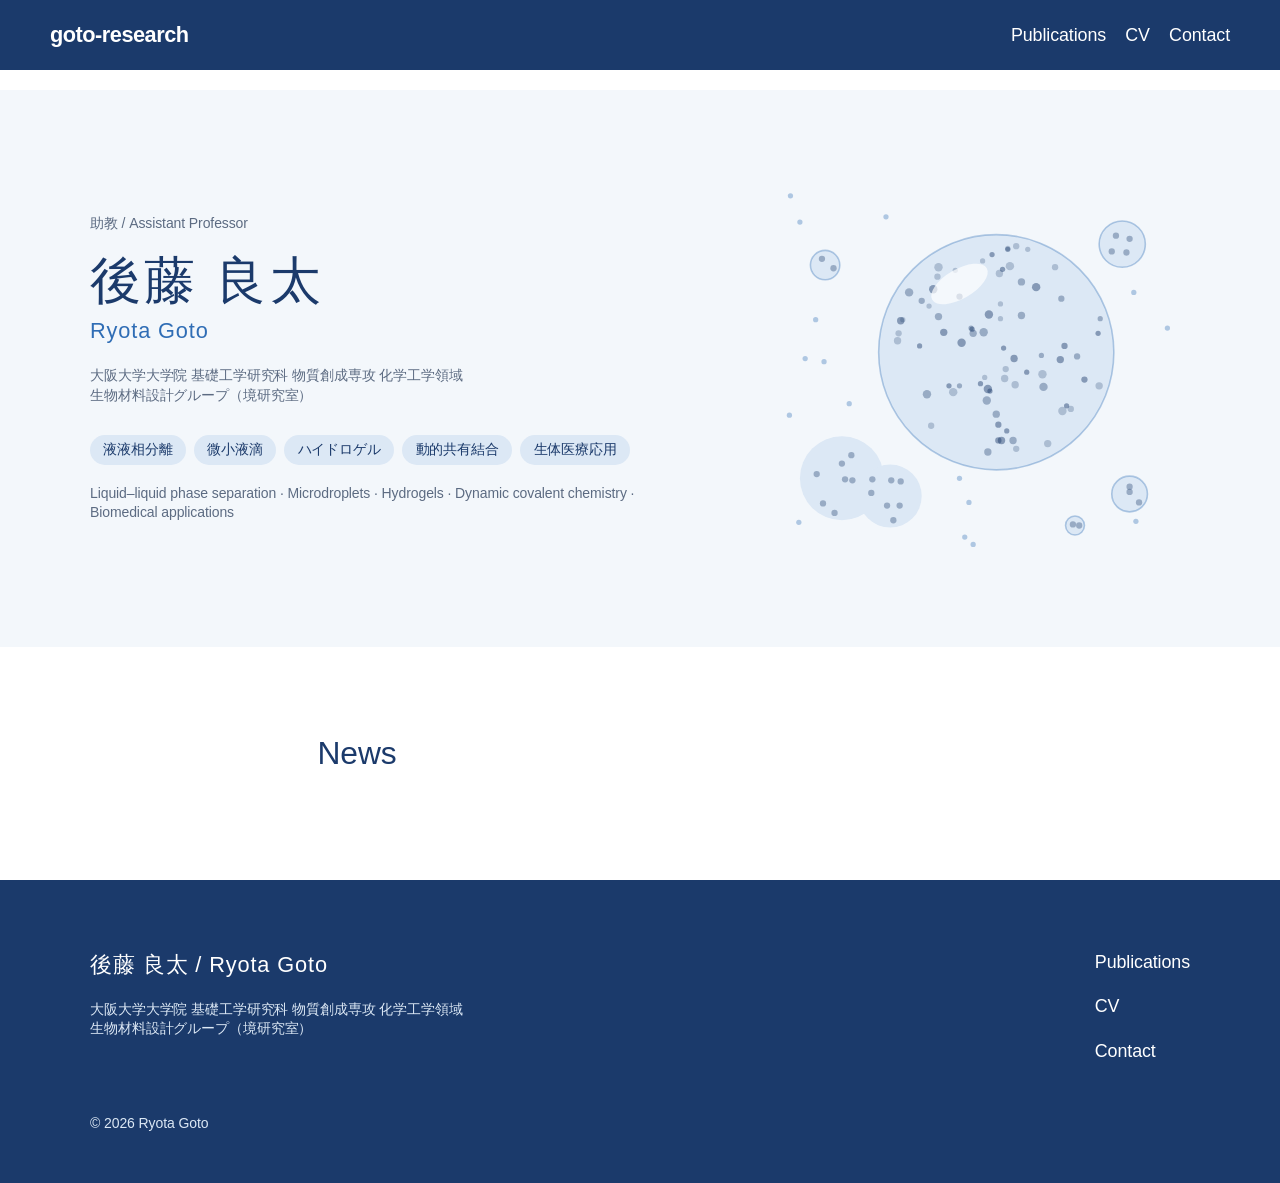
==== site/index.html @ 022a1cf7 "First export from WordPress Co-Authored-By: Claude Opus 5.5 <noreply@anthropic.com> Claude-Session: " ====
<!DOCTYPE html>
<html lang="ja">
<head><meta charset="UTF-8">
	
	<meta name="viewport" content="width=device-width, initial-scale=1">
<meta name="robots" content="max-image-preview:large">
<title>goto-research</title>
<link rel="alternate" type="application/rss+xml" title="goto-research » フィード" href="https://ryotakashiwagigoto.github.io/feed/">
<link rel="alternate" type="application/rss+xml" title="goto-research » コメントフィード" href="https://ryotakashiwagigoto.github.io/comments/feed/">
<style id="wp-img-auto-sizes-contain-inline-css">
img:is([sizes=auto i],[sizes^="auto," i]){contain-intrinsic-size:3000px 1500px}
/*# sourceURL=wp-img-auto-sizes-contain-inline-css */
</style>
<style id="wp-block-site-title-inline-css">
.wp-block-site-title{box-sizing:border-box}.wp-block-site-title :where(a){color:inherit;font-family:inherit;font-size:inherit;font-style:inherit;font-weight:inherit;letter-spacing:inherit;line-height:inherit;text-decoration:inherit}
/*# sourceURL=https://ryotakashiwagigoto.github.io/wp-includes/blocks/site-title/style.min.css */
</style>
<style id="wp-block-navigation-link-inline-css">
.wp-block-navigation .wp-block-navigation-item__label{overflow-wrap:break-word}.wp-block-navigation .wp-block-navigation-item__description{display:none}.link-ui-tools{outline:1px solid #f0f0f0;padding:8px}.link-ui-block-inserter{padding-top:8px}.link-ui-block-inserter__back{margin-left:8px;text-transform:uppercase}
/*# sourceURL=https://ryotakashiwagigoto.github.io/wp-includes/blocks/navigation-link/style.min.css */
</style>
<style id="wp-block-navigation-inline-css">
.wp-block-navigation{position:relative}.wp-block-navigation ul{margin-bottom:0;margin-left:0;margin-top:0;padding-left:0}.wp-block-navigation ul,.wp-block-navigation ul li{list-style:none}.wp-block-navigation .wp-block-navigation-item{align-items:center;background-color:inherit;display:flex;position:relative}.wp-block-navigation .wp-block-navigation-item .wp-block-navigation__submenu-container:empty{display:none}.wp-block-navigation .wp-block-navigation-item__content{display:block;z-index:1}.wp-block-navigation .wp-block-navigation-item__content.wp-block-navigation-item__content{color:inherit}.wp-block-navigation.has-text-decoration-underline .wp-block-navigation-item__content,.wp-block-navigation.has-text-decoration-underline .wp-block-navigation-item__content:active,.wp-block-navigation.has-text-decoration-underline .wp-block-navigation-item__content:focus{text-decoration:underline}.wp-block-navigation.has-text-decoration-line-through .wp-block-navigation-item__content,.wp-block-navigation.has-text-decoration-line-through .wp-block-navigation-item__content:active,.wp-block-navigation.has-text-decoration-line-through .wp-block-navigation-item__content:focus{text-decoration:line-through}.wp-block-navigation :where(a),.wp-block-navigation :where(a:active),.wp-block-navigation :where(a:focus){text-decoration:none}.wp-block-navigation .wp-block-navigation__submenu-icon{align-self:center;background-color:inherit;border:none;color:currentColor;display:inline-block;font-size:inherit;height:.6em;line-height:0;margin-left:.25em;padding:0;width:.6em}.wp-block-navigation .wp-block-navigation__submenu-icon svg{stroke:currentColor;display:inline-block;height:inherit;margin-top:.075em;width:inherit}.wp-block-navigation{--navigation-layout-justification-setting:flex-start;--navigation-layout-direction:row;--navigation-layout-wrap:wrap;--navigation-layout-justify:flex-start;--navigation-layout-align:center}.wp-block-navigation.is-vertical{--navigation-layout-direction:column;--navigation-layout-justify:initial;--navigation-layout-align:flex-start}.wp-block-navigation.no-wrap{--navigation-layout-wrap:nowrap}.wp-block-navigation.items-justified-center{--navigation-layout-justification-setting:center;--navigation-layout-justify:center}.wp-block-navigation.items-justified-center.is-vertical{--navigation-layout-align:center}.wp-block-navigation.items-justified-right{--navigation-layout-justification-setting:flex-end;--navigation-layout-justify:flex-end}.wp-block-navigation.items-justified-right.is-vertical{--navigation-layout-align:flex-end}.wp-block-navigation.items-justified-space-between{--navigation-layout-justification-setting:space-between;--navigation-layout-justify:space-between}:where(.wp-block-navigation) ul li{padding:0}.wp-block-navigation .has-child .wp-block-navigation__submenu-container{align-items:normal;background-color:inherit;color:inherit;display:flex;flex-direction:column;opacity:0;position:absolute;z-index:2}@media not (prefers-reduced-motion){.wp-block-navigation .has-child .wp-block-navigation__submenu-container{transition:opacity .1s linear}}.wp-block-navigation .has-child .wp-block-navigation__submenu-container{height:0;overflow:hidden;visibility:hidden;width:0}.wp-block-navigation .has-child .wp-block-navigation__submenu-container>.wp-block-navigation-item>.wp-block-navigation-item__content{display:flex;flex-grow:1;padding:.5em 1em}.wp-block-navigation .has-child .wp-block-navigation__submenu-container>.wp-block-navigation-item>.wp-block-navigation-item__content .wp-block-navigation__submenu-icon{margin-left:auto;margin-right:0}.wp-block-navigation .has-child .wp-block-navigation__submenu-container .wp-block-navigation-item__content{margin:0}.wp-block-navigation .has-child .wp-block-navigation__submenu-container{left:-1px;top:100%}@media (min-width:782px){.wp-block-navigation .has-child .wp-block-navigation__submenu-container .wp-block-navigation__submenu-container{left:100%;top:-1px}.wp-block-navigation .has-child .wp-block-navigation__submenu-container .wp-block-navigation__submenu-container:before{background:transparent;content:"";display:block;height:100%;position:absolute;right:100%;width:.5em}.wp-block-navigation .has-child .wp-block-navigation__submenu-container .wp-block-navigation__submenu-icon{margin-right:.25em}.wp-block-navigation .has-child .wp-block-navigation__submenu-container .wp-block-navigation__submenu-icon svg{transform:rotate(-90deg)}}@media (hover:hover){.wp-block-navigation .has-child:not(.open-on-click):hover>.wp-block-navigation__submenu-container{height:auto;min-width:200px;opacity:1;overflow:visible;visibility:visible;width:auto}}.wp-block-navigation .has-child .wp-block-navigation-submenu__toggle[aria-expanded=true]~.wp-block-navigation__submenu-container,.wp-block-navigation .has-child:not(.open-on-click):not(.open-on-hover-click):focus-within>.wp-block-navigation__submenu-container{height:auto;min-width:200px;opacity:1;overflow:visible;visibility:visible;width:auto}.wp-block-navigation .has-child.open-always{align-items:var(--navigation-layout-align,initial);flex-direction:var(--navigation-layout-direction,initial);flex-wrap:var(--navigation-layout-wrap,wrap);gap:var(--wp--style--block-gap,2em)}.wp-block-navigation .has-child.open-always,.wp-block-navigation .has-child.open-always .wp-block-navigation-item{justify-content:var(--navigation-layout-justify,initial)}.wp-block-navigation .has-child.open-always .wp-block-navigation__submenu-container,.wp-block-navigation .has-child.open-always.wp-block-navigation-submenu{gap:var(--wp--style--block-gap,2em)}.wp-block-navigation .has-child.open-always .wp-block-navigation-item,.wp-block-navigation .has-child.open-always .wp-block-navigation__submenu-container,.wp-block-navigation .has-child.open-always.wp-block-navigation-submenu{padding-bottom:0;padding-top:0}.wp-block-navigation .has-child.open-always .wp-block-navigation__submenu-container{padding-left:var(--wp--style--block-gap,2em);padding-right:var(--wp--style--block-gap,2em)}.wp-block-navigation .has-child.open-always .wp-block-navigation__submenu-container .wp-block-navigation-item__content{padding:0}.wp-block-navigation .has-child.open-always .wp-block-navigation__submenu-container>.wp-block-navigation-item>.wp-block-navigation-item__content,.wp-block-navigation .has-child.open-always>.wp-block-navigation-item__content{flex-grow:0}.wp-block-navigation .has-child.open-always>.wp-block-navigation__submenu-container{background-color:transparent;border:none;color:inherit;flex-basis:100%;height:auto;opacity:1;overflow:visible;position:static;visibility:visible;width:auto}.wp-block-navigation.has-background .has-child .wp-block-navigation__submenu-container{left:0;top:100%}@media (min-width:782px){.wp-block-navigation.has-background .has-child .wp-block-navigation__submenu-container .wp-block-navigation__submenu-container{left:100%;top:0}}.wp-block-navigation-submenu{display:flex;position:relative}.wp-block-navigation-submenu .wp-block-navigation__submenu-icon svg{stroke:currentColor}button.wp-block-navigation-item__content{background-color:transparent;border:none;color:currentColor;font-family:inherit;font-size:inherit;font-style:inherit;font-weight:inherit;letter-spacing:inherit;line-height:inherit;text-align:left;text-transform:inherit}.wp-block-navigation-submenu__toggle{cursor:pointer}.wp-block-navigation-submenu__toggle[aria-expanded=true]+.wp-block-navigation__submenu-icon>svg,.wp-block-navigation-submenu__toggle[aria-expanded=true]>svg{transform:rotate(180deg)}.wp-block-navigation-item.open-on-click .wp-block-navigation-submenu__toggle{padding-left:0;padding-right:.85em}.wp-block-navigation-item.open-on-click .wp-block-navigation-submenu__toggle+.wp-block-navigation__submenu-icon{margin-left:-.6em;pointer-events:none}.wp-block-navigation-item.open-on-click button.wp-block-navigation-item__content:not(.wp-block-navigation-submenu__toggle){padding:0}.wp-block-navigation .wp-block-page-list,.wp-block-navigation__container,.wp-block-navigation__responsive-close,.wp-block-navigation__responsive-container,.wp-block-navigation__responsive-container-content,.wp-block-navigation__responsive-dialog{gap:inherit}:where(.wp-block-navigation.has-background .wp-block-navigation-item a:not(.wp-element-button)),:where(.wp-block-navigation.has-background .wp-block-navigation-submenu a:not(.wp-element-button)){padding:.5em 1em}:where(.wp-block-navigation .wp-block-navigation__submenu-container .wp-block-navigation-item a:not(.wp-element-button)),:where(.wp-block-navigation .wp-block-navigation__submenu-container .wp-block-navigation-submenu a:not(.wp-element-button)),:where(.wp-block-navigation .wp-block-navigation__submenu-container .wp-block-navigation-submenu button.wp-block-navigation-item__content),:where(.wp-block-navigation .wp-block-navigation__submenu-container .wp-block-pages-list__item button.wp-block-navigation-item__content){padding:.5em 1em}.wp-block-navigation.items-justified-right .wp-block-navigation__container .has-child .wp-block-navigation__submenu-container,.wp-block-navigation.items-justified-right .wp-block-page-list>.has-child .wp-block-navigation__submenu-container,.wp-block-navigation.items-justified-space-between .wp-block-page-list>.has-child:last-child .wp-block-navigation__submenu-container,.wp-block-navigation.items-justified-space-between>.wp-block-navigation__container>.has-child:last-child .wp-block-navigation__submenu-container{left:auto;right:0}.wp-block-navigation.items-justified-right .wp-block-navigation__container .has-child .wp-block-navigation__submenu-container .wp-block-navigation__submenu-container,.wp-block-navigation.items-justified-right .wp-block-page-list>.has-child .wp-block-navigation__submenu-container .wp-block-navigation__submenu-container,.wp-block-navigation.items-justified-space-between .wp-block-page-list>.has-child:last-child .wp-block-navigation__submenu-container .wp-block-navigation__submenu-container,.wp-block-navigation.items-justified-space-between>.wp-block-navigation__container>.has-child:last-child .wp-block-navigation__submenu-container .wp-block-navigation__submenu-container{left:-1px;right:-1px}@media (min-width:782px){.wp-block-navigation.items-justified-right .wp-block-navigation__container .has-child .wp-block-navigation__submenu-container .wp-block-navigation__submenu-container,.wp-block-navigation.items-justified-right .wp-block-page-list>.has-child .wp-block-navigation__submenu-container .wp-block-navigation__submenu-container,.wp-block-navigation.items-justified-space-between .wp-block-page-list>.has-child:last-child .wp-block-navigation__submenu-container .wp-block-navigation__submenu-container,.wp-block-navigation.items-justified-space-between>.wp-block-navigation__container>.has-child:last-child .wp-block-navigation__submenu-container .wp-block-navigation__submenu-container{left:auto;right:100%}}.wp-block-navigation:not(.has-background) .wp-block-navigation__submenu-container{background-color:#fff;border:1px solid rgba(0,0,0,.15)}.wp-block-navigation.has-background .wp-block-navigation__submenu-container{background-color:inherit}.wp-block-navigation:not(.has-text-color) .wp-block-navigation__submenu-container{color:#000}.wp-block-navigation__container{align-items:var(--navigation-layout-align,initial);display:flex;flex-direction:var(--navigation-layout-direction,initial);flex-wrap:var(--navigation-layout-wrap,wrap);justify-content:var(--navigation-layout-justify,initial);list-style:none;margin:0;padding-left:0}.wp-block-navigation__container .is-responsive{display:none}.wp-block-navigation__container:only-child,.wp-block-page-list:only-child{flex-grow:1}@keyframes overlay-menu__fade-in-animation{0%{opacity:0;transform:translateY(.5em)}to{opacity:1;transform:translateY(0)}}.wp-block-navigation__responsive-container{bottom:0;display:none;left:0;position:fixed;right:0;top:0}.wp-block-navigation__responsive-container :where(.wp-block-navigation-item a){color:inherit}.wp-block-navigation__responsive-container .wp-block-navigation__responsive-container-content{align-items:var(--navigation-layout-align,initial);display:flex;flex-direction:var(--navigation-layout-direction,initial);flex-wrap:var(--navigation-layout-wrap,wrap);justify-content:var(--navigation-layout-justify,initial)}.wp-block-navigation__responsive-container:not(.is-menu-open.is-menu-open){background-color:inherit!important;color:inherit!important}.wp-block-navigation__responsive-container.is-menu-open{background-color:inherit;display:flex;flex-direction:column}@media not (prefers-reduced-motion){.wp-block-navigation__responsive-container.is-menu-open{animation:overlay-menu__fade-in-animation .1s ease-out;animation-fill-mode:forwards}}.wp-block-navigation__responsive-container.is-menu-open:not(.disable-default-overlay){padding:clamp(1rem,var(--wp--style--root--padding-top),20rem) clamp(1rem,var(--wp--style--root--padding-right),20rem) clamp(1rem,var(--wp--style--root--padding-bottom),20rem) clamp(1rem,var(--wp--style--root--padding-left),20rem)}.wp-block-navigation__responsive-container.is-menu-open{overflow:auto;z-index:100000}.wp-block-navigation__responsive-container.is-menu-open:not(.disable-default-overlay) .wp-block-navigation__responsive-container-content{padding-top:calc(2rem + 24px)}.wp-block-navigation__responsive-container.is-menu-open:where(:not(.disable-default-overlay)) .wp-block-navigation__responsive-container-content{align-items:var(--navigation-layout-justification-setting,inherit);display:flex;flex-direction:column;flex-wrap:nowrap;overflow:visible}.wp-block-navigation__responsive-container.is-menu-open:where(:not(.disable-default-overlay)) .wp-block-navigation__responsive-container-content,.wp-block-navigation__responsive-container.is-menu-open:where(:not(.disable-default-overlay)) .wp-block-navigation__responsive-container-content .wp-block-navigation__container,.wp-block-navigation__responsive-container.is-menu-open:where(:not(.disable-default-overlay)) .wp-block-navigation__responsive-container-content .wp-block-page-list{justify-content:flex-start}.wp-block-navigation__responsive-container.is-menu-open:where(:not(.disable-default-overlay)) .wp-block-navigation__responsive-container-content .wp-block-navigation__submenu-icon{display:none}.wp-block-navigation__responsive-container.is-menu-open:where(:not(.disable-default-overlay)) .wp-block-navigation__responsive-container-content .has-child .wp-block-navigation__submenu-container{border:none;height:auto;min-width:200px;opacity:1;overflow:initial;padding-left:2rem;padding-right:2rem;position:static;visibility:visible;width:auto}.wp-block-navigation__responsive-container.is-menu-open:where(:not(.disable-default-overlay)) .wp-block-navigation__responsive-container-content .wp-block-navigation__container,.wp-block-navigation__responsive-container.is-menu-open:where(:not(.disable-default-overlay)) .wp-block-navigation__responsive-container-content .wp-block-navigation__submenu-container{gap:inherit}.wp-block-navigation__responsive-container.is-menu-open:where(:not(.disable-default-overlay)) .wp-block-navigation__responsive-container-content .wp-block-navigation__submenu-container{padding-top:var(--wp--style--block-gap,2em)}.wp-block-navigation__responsive-container.is-menu-open:where(:not(.disable-default-overlay)) .wp-block-navigation__responsive-container-content .wp-block-navigation-item__content{padding:0}.wp-block-navigation__responsive-container.is-menu-open:where(:not(.disable-default-overlay)) .wp-block-navigation__responsive-container-content .wp-block-navigation-item,.wp-block-navigation__responsive-container.is-menu-open:where(:not(.disable-default-overlay)) .wp-block-navigation__responsive-container-content .wp-block-navigation__container,.wp-block-navigation__responsive-container.is-menu-open:where(:not(.disable-default-overlay)) .wp-block-navigation__responsive-container-content .wp-block-page-list{align-items:var(--navigation-layout-justification-setting,initial);display:flex;flex-direction:column}.wp-block-navigation__responsive-container.is-menu-open:where(:not(.disable-default-overlay)) .wp-block-navigation-item,.wp-block-navigation__responsive-container.is-menu-open:where(:not(.disable-default-overlay)) .wp-block-navigation-item .wp-block-navigation__submenu-container,.wp-block-navigation__responsive-container.is-menu-open:where(:not(.disable-default-overlay)) .wp-block-navigation__container,.wp-block-navigation__responsive-container.is-menu-open:where(:not(.disable-default-overlay)) .wp-block-page-list{background:transparent!important;color:inherit!important}.wp-block-navigation__responsive-container.is-menu-open:where(:not(.disable-default-overlay)) .wp-block-navigation__submenu-container.wp-block-navigation__submenu-container.wp-block-navigation__submenu-container.wp-block-navigation__submenu-container{left:auto;right:auto}.wp-block-navigation__responsive-container.disable-default-overlay .wp-block-navigation__overlay-container{display:none;width:100%}.wp-block-navigation__responsive-container.disable-default-overlay .wp-block-navigation__responsive-close{max-width:none}.wp-block-navigation__responsive-container.disable-default-overlay.is-menu-open .wp-block-navigation__responsive-container-content>:not(.wp-block-navigation__overlay-container){display:none}.wp-block-navigation__responsive-container.disable-default-overlay.is-menu-open .wp-block-navigation__responsive-container-content .wp-block-navigation__overlay-container{display:block}.wp-block-navigation__responsive-container.disable-default-overlay.is-menu-open .wp-block-navigation__responsive-container-content .wp-block-navigation__overlay-container .wp-block-navigation__submenu-container{left:0;right:auto}@media (min-width:600px){.wp-block-navigation__responsive-container:not(.hidden-by-default):not(.is-menu-open){background-color:inherit;display:block;position:relative;width:100%;z-index:auto}.wp-block-navigation__responsive-container:not(.hidden-by-default):not(.is-menu-open) .wp-block-navigation__responsive-container-close{display:none}.wp-block-navigation__responsive-container.is-menu-open .wp-block-navigation__submenu-container.wp-block-navigation__submenu-container.wp-block-navigation__submenu-container.wp-block-navigation__submenu-container{left:0}}.wp-block-navigation:not(.has-background) .wp-block-navigation__responsive-container.is-menu-open:not(.disable-default-overlay){background-color:#fff}.wp-block-navigation:not(.has-text-color) .wp-block-navigation__responsive-container.is-menu-open:not(.disable-default-overlay){color:#000}.wp-block-navigation__toggle_button_label{font-size:1rem;font-weight:700}.wp-block-navigation__responsive-container-close,.wp-block-navigation__responsive-container-open{background:transparent;border:none;color:currentColor;cursor:pointer;margin:0;padding:0;text-transform:inherit;vertical-align:middle}.wp-block-navigation__responsive-container-close svg,.wp-block-navigation__responsive-container-open svg{fill:currentColor;display:block;height:24px;pointer-events:none;width:24px}.wp-block-navigation__responsive-container-open{display:flex}.wp-block-navigation__responsive-container-open.wp-block-navigation__responsive-container-open.wp-block-navigation__responsive-container-open{font-family:inherit;font-size:inherit;font-weight:inherit}@media (min-width:600px){.wp-block-navigation__responsive-container-open:not(.always-shown){display:none}}.wp-block-navigation__responsive-container-close{position:absolute;right:0;top:0;z-index:2}.wp-block-navigation__responsive-container-close.wp-block-navigation__responsive-container-close.wp-block-navigation__responsive-container-close{font-family:inherit;font-size:inherit;font-weight:inherit}.disable-default-overlay .wp-block-navigation__responsive-container-close{right:clamp(1rem,var(--wp--style--root--padding-left),20rem);top:clamp(1rem,var(--wp--style--root--padding-left),20rem)}.wp-block-navigation__responsive-close{width:100%}.has-modal-open .wp-block-navigation__responsive-close{margin-left:auto;margin-right:auto;max-width:var(--wp--style--global--wide-size,100%)}.wp-block-navigation__responsive-close:focus{outline:none}.is-menu-open .wp-block-navigation__responsive-close,.is-menu-open .wp-block-navigation__responsive-container-content,.is-menu-open .wp-block-navigation__responsive-dialog{box-sizing:border-box}.wp-block-navigation__responsive-dialog{position:relative}.has-modal-open .admin-bar .is-menu-open:where(:not(.disable-default-overlay)) .wp-block-navigation__responsive-dialog{margin-top:46px}@media (min-width:782px){.has-modal-open .admin-bar .is-menu-open:where(:not(.disable-default-overlay)) .wp-block-navigation__responsive-dialog{margin-top:32px}}html.has-modal-open{overflow:hidden}
/*# sourceURL=https://ryotakashiwagigoto.github.io/wp-includes/blocks/navigation/style.min.css */
</style>
<style id="wp-block-group-inline-css">
.wp-block-group{box-sizing:border-box}:where(.wp-block-group.wp-block-group-is-layout-constrained){position:relative}
/*# sourceURL=https://ryotakashiwagigoto.github.io/wp-includes/blocks/group/style.min.css */
</style>
<style id="wp-block-paragraph-inline-css">
.is-small-text{font-size:.875em}.is-regular-text{font-size:1em}.is-large-text{font-size:2.25em}.is-larger-text{font-size:3em}.has-drop-cap:not(:focus):first-letter{float:left;font-size:8.4em;font-style:normal;font-weight:100;line-height:.68;margin:.05em .1em 0 0;text-transform:uppercase}body.rtl .has-drop-cap:not(:focus):first-letter{float:none;margin-left:.1em}p.has-drop-cap.has-background{overflow:hidden}:root :where(p.has-background){padding:1.25em 2.375em}:where(p.has-text-color:not(.has-link-color)) a{color:inherit}p.has-text-align-left[style*="writing-mode:vertical-lr"],p.has-text-align-right[style*="writing-mode:vertical-rl"]{rotate:180deg}
/*# sourceURL=https://ryotakashiwagigoto.github.io/wp-includes/blocks/paragraph/style.min.css */
</style>
<style id="wp-block-heading-inline-css">
h1:where(.wp-block-heading).has-background,h2:where(.wp-block-heading).has-background,h3:where(.wp-block-heading).has-background,h4:where(.wp-block-heading).has-background,h5:where(.wp-block-heading).has-background,h6:where(.wp-block-heading).has-background{padding:1.25em 2.375em}h1.has-text-align-left[style*=writing-mode]:where([style*=vertical-lr]),h1.has-text-align-right[style*=writing-mode]:where([style*=vertical-rl]),h2.has-text-align-left[style*=writing-mode]:where([style*=vertical-lr]),h2.has-text-align-right[style*=writing-mode]:where([style*=vertical-rl]),h3.has-text-align-left[style*=writing-mode]:where([style*=vertical-lr]),h3.has-text-align-right[style*=writing-mode]:where([style*=vertical-rl]),h4.has-text-align-left[style*=writing-mode]:where([style*=vertical-lr]),h4.has-text-align-right[style*=writing-mode]:where([style*=vertical-rl]),h5.has-text-align-left[style*=writing-mode]:where([style*=vertical-lr]),h5.has-text-align-right[style*=writing-mode]:where([style*=vertical-rl]),h6.has-text-align-left[style*=writing-mode]:where([style*=vertical-lr]),h6.has-text-align-right[style*=writing-mode]:where([style*=vertical-rl]){rotate:180deg}
/*# sourceURL=https://ryotakashiwagigoto.github.io/wp-includes/blocks/heading/style.min.css */
</style>
<style id="wp-block-columns-inline-css">
.wp-block-columns{box-sizing:border-box;display:flex;flex-wrap:wrap!important}@media (min-width:782px){.wp-block-columns{flex-wrap:nowrap!important}}.wp-block-columns{align-items:normal!important}.wp-block-columns.are-vertically-aligned-top{align-items:flex-start}.wp-block-columns.are-vertically-aligned-center{align-items:center}.wp-block-columns.are-vertically-aligned-bottom{align-items:flex-end}@media (max-width:781px){.wp-block-columns:not(.is-not-stacked-on-mobile)>.wp-block-column{flex-basis:100%!important}}@media (min-width:782px){.wp-block-columns:not(.is-not-stacked-on-mobile)>.wp-block-column{flex-basis:0;flex-grow:1}.wp-block-columns:not(.is-not-stacked-on-mobile)>.wp-block-column[style*=flex-basis]{flex-grow:0}}.wp-block-columns.is-not-stacked-on-mobile{flex-wrap:nowrap!important}.wp-block-columns.is-not-stacked-on-mobile>.wp-block-column{flex-basis:0;flex-grow:1}.wp-block-columns.is-not-stacked-on-mobile>.wp-block-column[style*=flex-basis]{flex-grow:0}:where(.wp-block-columns){margin-bottom:1.75em}:where(.wp-block-columns.has-background){padding:1.25em 2.375em}.wp-block-column{flex-grow:1;min-width:0;overflow-wrap:break-word;word-break:break-word}.wp-block-column.is-vertically-aligned-top{align-self:flex-start}.wp-block-column.is-vertically-aligned-center{align-self:center}.wp-block-column.is-vertically-aligned-bottom{align-self:flex-end}.wp-block-column.is-vertically-aligned-stretch{align-self:stretch}.wp-block-column.is-vertically-aligned-bottom,.wp-block-column.is-vertically-aligned-center,.wp-block-column.is-vertically-aligned-top{width:100%}
/*# sourceURL=https://ryotakashiwagigoto.github.io/wp-includes/blocks/columns/style.min.css */
</style>
<style id="wp-block-latest-posts-inline-css">
.wp-block-latest-posts{box-sizing:border-box}.wp-block-latest-posts.alignleft{margin-right:2em}.wp-block-latest-posts.alignright{margin-left:2em}.wp-block-latest-posts.wp-block-latest-posts__list{list-style:none}.wp-block-latest-posts.wp-block-latest-posts__list li{clear:both;overflow-wrap:break-word}.wp-block-latest-posts.is-grid:not(.is-layout-grid){display:flex;flex-wrap:wrap}.wp-block-latest-posts.is-grid:not(.is-layout-grid) li{margin:0 1.25em 1.25em 0;width:100%}@media (min-width:600px){.wp-block-latest-posts.columns-2:not(.is-layout-grid) li{width:calc(50% - .625em)}.wp-block-latest-posts.columns-2:not(.is-layout-grid) li:nth-child(2n){margin-right:0}.wp-block-latest-posts.columns-3:not(.is-layout-grid) li{width:calc(33.33333% - .83333em)}.wp-block-latest-posts.columns-3:not(.is-layout-grid) li:nth-child(3n){margin-right:0}.wp-block-latest-posts.columns-4:not(.is-layout-grid) li{width:calc(25% - .9375em)}.wp-block-latest-posts.columns-4:not(.is-layout-grid) li:nth-child(4n){margin-right:0}.wp-block-latest-posts.columns-5:not(.is-layout-grid) li{width:calc(20% - 1em)}.wp-block-latest-posts.columns-5:not(.is-layout-grid) li:nth-child(5n){margin-right:0}.wp-block-latest-posts.columns-6:not(.is-layout-grid) li{width:calc(16.66667% - 1.04167em)}.wp-block-latest-posts.columns-6:not(.is-layout-grid) li:nth-child(6n){margin-right:0}}@media (max-width:600px){.wp-block-latest-posts-is-layout-grid[class*=columns-]:not(.has-native-responsive-grid){grid-template-columns:1fr}}:root :where(.wp-block-latest-posts.is-grid){padding:0}:root :where(.wp-block-latest-posts.wp-block-latest-posts__list){padding-left:0}.wp-block-latest-posts__post-author,.wp-block-latest-posts__post-date{display:block;font-size:.8125em}.wp-block-latest-posts__post-excerpt,.wp-block-latest-posts__post-full-content{margin-bottom:1em;margin-top:.5em}.wp-block-latest-posts__featured-image a{display:inline-block}.wp-block-latest-posts__featured-image img{height:auto;max-width:100%;width:auto}.wp-block-latest-posts__featured-image.alignleft{float:left;margin-right:1em}.wp-block-latest-posts__featured-image.alignright{float:right;margin-left:1em}.wp-block-latest-posts__featured-image.aligncenter{margin-bottom:1em;text-align:center}
/*# sourceURL=https://ryotakashiwagigoto.github.io/wp-includes/blocks/latest-posts/style.min.css */
</style>
<style id="wp-emoji-styles-inline-css">

	img.wp-smiley, img.emoji {
		display: inline !important;
		border: none !important;
		box-shadow: none !important;
		height: 1em !important;
		width: 1em !important;
		margin: 0 0.07em !important;
		vertical-align: -0.1em !important;
		background: none !important;
		padding: 0 !important;
	}
/*# sourceURL=wp-emoji-styles-inline-css */
</style>
<style id="wp-block-library-inline-css">
:root{--wp-block-synced-color:#7a00df;--wp-block-synced-color--rgb:122,0,223;--wp-bound-block-color:var(--wp-block-synced-color);--wp-editor-canvas-background:#ddd;--wp-admin-theme-color:#007cba;--wp-admin-theme-color--rgb:0,124,186;--wp-admin-theme-color-darker-10:#006ba1;--wp-admin-theme-color-darker-10--rgb:0,107,160.5;--wp-admin-theme-color-darker-20:#005a87;--wp-admin-theme-color-darker-20--rgb:0,90,135;--wp-admin-border-width-focus:2px}@media (min-resolution:192dpi){:root{--wp-admin-border-width-focus:1.5px}}.wp-element-button{cursor:pointer}:root .has-very-light-gray-background-color{background-color:#eee}:root .has-very-dark-gray-background-color{background-color:#313131}:root .has-very-light-gray-color{color:#eee}:root .has-very-dark-gray-color{color:#313131}:root .has-vivid-green-cyan-to-vivid-cyan-blue-gradient-background{background:linear-gradient(135deg,#00d084,#0693e3)}:root .has-purple-crush-gradient-background{background:linear-gradient(135deg,#34e2e4,#4721fb 50%,#ab1dfe)}:root .has-hazy-dawn-gradient-background{background:linear-gradient(135deg,#faaca8,#dad0ec)}:root .has-subdued-olive-gradient-background{background:linear-gradient(135deg,#fafae1,#67a671)}:root .has-atomic-cream-gradient-background{background:linear-gradient(135deg,#fdd79a,#004a59)}:root .has-nightshade-gradient-background{background:linear-gradient(135deg,#330968,#31cdcf)}:root .has-midnight-gradient-background{background:linear-gradient(135deg,#020381,#2874fc)}:root{--wp--preset--font-size--normal:16px;--wp--preset--font-size--huge:42px}.has-regular-font-size{font-size:1em}.has-larger-font-size{font-size:2.625em}.has-normal-font-size{font-size:var(--wp--preset--font-size--normal)}.has-huge-font-size{font-size:var(--wp--preset--font-size--huge)}:root .has-text-align-center{text-align:center}:root .has-text-align-left{text-align:left}:root .has-text-align-right{text-align:right}.has-fit-text{white-space:nowrap!important}#end-resizable-editor-section{display:none}.aligncenter{clear:both}.items-justified-left{justify-content:flex-start}.items-justified-center{justify-content:center}.items-justified-right{justify-content:flex-end}.items-justified-space-between{justify-content:space-between}.screen-reader-text{word-wrap:normal!important;border:0;clip-path:inset(50%);height:1px;margin:-1px;overflow:hidden;padding:0;position:absolute;width:1px;word-break:normal!important}.screen-reader-text:focus{background-color:#ddd;clip-path:none;color:#444;display:block;font-size:1em;height:auto;left:5px;line-height:normal;padding:15px 23px 14px;text-decoration:none;top:5px;width:auto;z-index:100000}html :where(.has-border-color){border-style:solid}html :where([style^=border-color],[style*=";border-color"],[style*="; border-color"]){border-style:solid}html :where([style^=border-top-color],[style*=";border-top-color"],[style*="; border-top-color"]){border-top-style:solid}html :where([style^=border-right-color],[style*=";border-right-color"],[style*="; border-right-color"]){border-right-style:solid}html :where([style^=border-bottom-color],[style*=";border-bottom-color"],[style*="; border-bottom-color"]){border-bottom-style:solid}html :where([style^=border-left-color],[style*=";border-left-color"],[style*="; border-left-color"]){border-left-style:solid}html :where([style^=border-width],[style*=";border-width"],[style*="; border-width"]){border-style:solid}html :where([style^=border-top-width],[style*=";border-top-width"],[style*="; border-top-width"]){border-top-style:solid}html :where([style^=border-right-width],[style*=";border-right-width"],[style*="; border-right-width"]){border-right-style:solid}html :where([style^=border-bottom-width],[style*=";border-bottom-width"],[style*="; border-bottom-width"]){border-bottom-style:solid}html :where([style^=border-left-width],[style*=";border-left-width"],[style*="; border-left-width"]){border-left-style:solid}html :where(img[class*=wp-image-]){height:auto;max-width:100%}:where(figure){margin:0 0 1em}html :where(.is-position-sticky){--wp-admin--admin-bar--position-offset:var(--wp-admin--admin-bar--height,0px)}@media screen and (max-width:600px){html :where(.is-position-sticky){--wp-admin--admin-bar--position-offset:0px}}
/*# sourceURL=/wp-includes/css/dist/block-library/common.min.css */
</style>
<style id="global-styles-inline-css">
:root{--wp--preset--aspect-ratio--square: 1;--wp--preset--aspect-ratio--4-3: 4/3;--wp--preset--aspect-ratio--3-4: 3/4;--wp--preset--aspect-ratio--3-2: 3/2;--wp--preset--aspect-ratio--2-3: 2/3;--wp--preset--aspect-ratio--16-9: 16/9;--wp--preset--aspect-ratio--9-16: 9/16;--wp--preset--color--black: #000000;--wp--preset--color--cyan-bluish-gray: #abb8c3;--wp--preset--color--white: #ffffff;--wp--preset--color--pale-pink: #f78da7;--wp--preset--color--vivid-red: #cf2e2e;--wp--preset--color--luminous-vivid-orange: #ff6900;--wp--preset--color--luminous-vivid-amber: #fcb900;--wp--preset--color--light-green-cyan: #7bdcb5;--wp--preset--color--vivid-green-cyan: #00d084;--wp--preset--color--pale-cyan-blue: #8ed1fc;--wp--preset--color--vivid-cyan-blue: #0693e3;--wp--preset--color--vivid-purple: #9b51e0;--wp--preset--color--base: #FFFFFF;--wp--preset--color--contrast: #13233F;--wp--preset--color--accent-1: #1B3A6B;--wp--preset--color--accent-2: #DCE8F5;--wp--preset--color--accent-3: #2F6DB5;--wp--preset--color--accent-4: #5C6B82;--wp--preset--color--accent-5: #F3F7FB;--wp--preset--color--accent-6: color-mix(in srgb, currentColor 20%, transparent);--wp--preset--gradient--vivid-cyan-blue-to-vivid-purple: linear-gradient(135deg,rgb(6,147,227) 0%,rgb(155,81,224) 100%);--wp--preset--gradient--light-green-cyan-to-vivid-green-cyan: linear-gradient(135deg,rgb(122,220,180) 0%,rgb(0,208,130) 100%);--wp--preset--gradient--luminous-vivid-amber-to-luminous-vivid-orange: linear-gradient(135deg,rgb(252,185,0) 0%,rgb(255,105,0) 100%);--wp--preset--gradient--luminous-vivid-orange-to-vivid-red: linear-gradient(135deg,rgb(255,105,0) 0%,rgb(207,46,46) 100%);--wp--preset--gradient--very-light-gray-to-cyan-bluish-gray: linear-gradient(135deg,rgb(238,238,238) 0%,rgb(169,184,195) 100%);--wp--preset--gradient--cool-to-warm-spectrum: linear-gradient(135deg,rgb(74,234,220) 0%,rgb(151,120,209) 20%,rgb(207,42,186) 40%,rgb(238,44,130) 60%,rgb(251,105,98) 80%,rgb(254,248,76) 100%);--wp--preset--gradient--blush-light-purple: linear-gradient(135deg,rgb(255,206,236) 0%,rgb(152,150,240) 100%);--wp--preset--gradient--blush-bordeaux: linear-gradient(135deg,rgb(254,205,165) 0%,rgb(254,45,45) 50%,rgb(107,0,62) 100%);--wp--preset--gradient--luminous-dusk: linear-gradient(135deg,rgb(255,203,112) 0%,rgb(199,81,192) 50%,rgb(65,88,208) 100%);--wp--preset--gradient--pale-ocean: linear-gradient(135deg,rgb(255,245,203) 0%,rgb(182,227,212) 50%,rgb(51,167,181) 100%);--wp--preset--gradient--electric-grass: linear-gradient(135deg,rgb(202,248,128) 0%,rgb(113,206,126) 100%);--wp--preset--gradient--midnight: linear-gradient(135deg,rgb(2,3,129) 0%,rgb(40,116,252) 100%);--wp--preset--font-size--small: 0.875rem;--wp--preset--font-size--medium: clamp(1rem, 1rem + ((1vw - 0.2rem) * 0.196), 1.125rem);--wp--preset--font-size--large: clamp(1.125rem, 1.125rem + ((1vw - 0.2rem) * 0.392), 1.375rem);--wp--preset--font-size--x-large: clamp(1.75rem, 1.75rem + ((1vw - 0.2rem) * 0.392), 2rem);--wp--preset--font-size--xx-large: clamp(2.15rem, 2.15rem + ((1vw - 0.2rem) * 1.333), 3rem);--wp--preset--font-family--manrope: Manrope, "Hiragino Sans", "Hiragino Kaku Gothic ProN", "Noto Sans JP", Meiryo, sans-serif;--wp--preset--font-family--fira-code: "Fira Code", monospace;--wp--preset--spacing--20: 10px;--wp--preset--spacing--30: 20px;--wp--preset--spacing--40: 30px;--wp--preset--spacing--50: clamp(30px, 5vw, 50px);--wp--preset--spacing--60: clamp(30px, 7vw, 70px);--wp--preset--spacing--70: clamp(50px, 7vw, 90px);--wp--preset--spacing--80: clamp(70px, 10vw, 140px);--wp--preset--shadow--natural: 6px 6px 9px rgba(0, 0, 0, 0.2);--wp--preset--shadow--deep: 12px 12px 50px rgba(0, 0, 0, 0.4);--wp--preset--shadow--sharp: 6px 6px 0px rgba(0, 0, 0, 0.2);--wp--preset--shadow--outlined: 6px 6px 0px -3px rgb(255, 255, 255), 6px 6px rgb(0, 0, 0);--wp--preset--shadow--crisp: 6px 6px 0px rgb(0, 0, 0);}.wp-block-button{--wp--preset--dimension--25: 25%;--wp--preset--dimension--50: 50%;--wp--preset--dimension--75: 75%;--wp--preset--dimension--100: 100%;}:root { --wp--style--global--content-size: 645px;--wp--style--global--wide-size: 1340px; }:where(body) { margin: 0; }.wp-site-blocks { padding-top: var(--wp--style--root--padding-top); padding-bottom: var(--wp--style--root--padding-bottom); }.has-global-padding { padding-right: var(--wp--style--root--padding-right); padding-left: var(--wp--style--root--padding-left); }.has-global-padding > .alignfull { margin-right: calc(var(--wp--style--root--padding-right) * -1); margin-left: calc(var(--wp--style--root--padding-left) * -1); }.has-global-padding :where(:not(.alignfull.is-layout-flow) > .has-global-padding:not(.wp-block-block, .alignfull)) { padding-right: 0; padding-left: 0; }.has-global-padding :where(:not(.alignfull.is-layout-flow) > .has-global-padding:not(.wp-block-block, .alignfull)) > .alignfull { margin-left: 0; margin-right: 0; }.wp-site-blocks > .alignleft { float: left; margin-right: 2em; }.wp-site-blocks > .alignright { float: right; margin-left: 2em; }.wp-site-blocks > .aligncenter { justify-content: center; margin-left: auto; margin-right: auto; }:where(.wp-site-blocks) > * { margin-block-start: 1.2rem; margin-block-end: 0; }:where(.wp-site-blocks) > :first-child { margin-block-start: 0; }:where(.wp-site-blocks) > :last-child { margin-block-end: 0; }:root { --wp--style--block-gap: 1.2rem; }:root :where(.is-layout-flow) > :first-child{margin-block-start: 0;}:root :where(.is-layout-flow) > :last-child{margin-block-end: 0;}:root :where(.is-layout-flow) > *{margin-block-start: 1.2rem;margin-block-end: 0;}:root :where(.is-layout-constrained) > :first-child{margin-block-start: 0;}:root :where(.is-layout-constrained) > :last-child{margin-block-end: 0;}:root :where(.is-layout-constrained) > *{margin-block-start: 1.2rem;margin-block-end: 0;}:root :where(.is-layout-flex){gap: 1.2rem;}:root :where(.is-layout-grid){gap: 1.2rem;}.is-layout-flow > .alignleft{float: left;margin-inline-start: 0;margin-inline-end: 2em;}.is-layout-flow > .alignright{float: right;margin-inline-start: 2em;margin-inline-end: 0;}.is-layout-flow > .aligncenter{margin-left: auto !important;margin-right: auto !important;}.is-layout-constrained > .alignleft{float: left;margin-inline-start: 0;margin-inline-end: 2em;}.is-layout-constrained > .alignright{float: right;margin-inline-start: 2em;margin-inline-end: 0;}.is-layout-constrained > .aligncenter{margin-left: auto !important;margin-right: auto !important;}.is-layout-constrained > :where(:not(.alignleft):not(.alignright):not(.alignfull)){max-width: var(--wp--style--global--content-size);margin-left: auto !important;margin-right: auto !important;}.is-layout-constrained > .alignwide{max-width: var(--wp--style--global--wide-size);}body .is-layout-flex{display: flex;}.is-layout-flex{flex-wrap: wrap;align-items: center;}.is-layout-flex > :is(*, div){margin: 0;}body .is-layout-grid{display: grid;}.is-layout-grid > :is(*, div){margin: 0;}body{background-color: var(--wp--preset--color--base);color: var(--wp--preset--color--contrast);font-family: var(--wp--preset--font-family--manrope);font-size: var(--wp--preset--font-size--large);font-weight: 300;letter-spacing: -0.1px;line-height: 1.4;--wp--style--root--padding-top: 0px;--wp--style--root--padding-right: var(--wp--preset--spacing--50);--wp--style--root--padding-bottom: 0px;--wp--style--root--padding-left: var(--wp--preset--spacing--50);}a:where(:not(.wp-element-button)){color: var(--wp--preset--color--accent-3);}:root :where(a:where(:not(.wp-element-button)):hover){text-decoration: none;}h1, h2, h3, h4, h5, h6{color: var(--wp--preset--color--accent-1);font-weight: 400;letter-spacing: -0.1px;line-height: 1.125;}h1{font-size: var(--wp--preset--font-size--xx-large);}h2{font-size: var(--wp--preset--font-size--x-large);}h3{font-size: var(--wp--preset--font-size--large);}h4{font-size: var(--wp--preset--font-size--medium);}h5{font-size: var(--wp--preset--font-size--small);letter-spacing: 0.5px;}h6{font-size: var(--wp--preset--font-size--small);font-weight: 700;letter-spacing: 1.4px;text-transform: uppercase;}:root :where(.wp-element-button, .wp-block-button__link){background-color: var(--wp--preset--color--accent-1);border-width: 0;color: var(--wp--preset--color--base);font-family: inherit;font-size: var(--wp--preset--font-size--medium);font-style: inherit;font-weight: inherit;letter-spacing: inherit;line-height: inherit;padding-top: 1rem;padding-right: 2.25rem;padding-bottom: 1rem;padding-left: 2.25rem;text-decoration: none;text-transform: inherit;}:root :where(.wp-element-button:hover, .wp-block-button__link:hover){background-color: var(--wp--preset--color--accent-3);border-color: transparent;color: var(--wp--preset--color--base);}:root :where(.wp-element-button:focus, .wp-block-button__link:focus){outline-color: var(--wp--preset--color--accent-4);outline-offset: 2px;}:root :where(.wp-element-caption, .wp-block-audio figcaption, .wp-block-embed figcaption, .wp-block-gallery figcaption, .wp-block-image figcaption, .wp-block-table figcaption, .wp-block-video figcaption){font-size: var(--wp--preset--font-size--small);line-height: 1.4;}.has-black-color{color: var(--wp--preset--color--black) !important;}.has-cyan-bluish-gray-color{color: var(--wp--preset--color--cyan-bluish-gray) !important;}.has-white-color{color: var(--wp--preset--color--white) !important;}.has-pale-pink-color{color: var(--wp--preset--color--pale-pink) !important;}.has-vivid-red-color{color: var(--wp--preset--color--vivid-red) !important;}.has-luminous-vivid-orange-color{color: var(--wp--preset--color--luminous-vivid-orange) !important;}.has-luminous-vivid-amber-color{color: var(--wp--preset--color--luminous-vivid-amber) !important;}.has-light-green-cyan-color{color: var(--wp--preset--color--light-green-cyan) !important;}.has-vivid-green-cyan-color{color: var(--wp--preset--color--vivid-green-cyan) !important;}.has-pale-cyan-blue-color{color: var(--wp--preset--color--pale-cyan-blue) !important;}.has-vivid-cyan-blue-color{color: var(--wp--preset--color--vivid-cyan-blue) !important;}.has-vivid-purple-color{color: var(--wp--preset--color--vivid-purple) !important;}.has-base-color{color: var(--wp--preset--color--base) !important;}.has-contrast-color{color: var(--wp--preset--color--contrast) !important;}.has-accent-1-color{color: var(--wp--preset--color--accent-1) !important;}.has-accent-2-color{color: var(--wp--preset--color--accent-2) !important;}.has-accent-3-color{color: var(--wp--preset--color--accent-3) !important;}.has-accent-4-color{color: var(--wp--preset--color--accent-4) !important;}.has-accent-5-color{color: var(--wp--preset--color--accent-5) !important;}.has-accent-6-color{color: var(--wp--preset--color--accent-6) !important;}.has-black-background-color{background-color: var(--wp--preset--color--black) !important;}.has-cyan-bluish-gray-background-color{background-color: var(--wp--preset--color--cyan-bluish-gray) !important;}.has-white-background-color{background-color: var(--wp--preset--color--white) !important;}.has-pale-pink-background-color{background-color: var(--wp--preset--color--pale-pink) !important;}.has-vivid-red-background-color{background-color: var(--wp--preset--color--vivid-red) !important;}.has-luminous-vivid-orange-background-color{background-color: var(--wp--preset--color--luminous-vivid-orange) !important;}.has-luminous-vivid-amber-background-color{background-color: var(--wp--preset--color--luminous-vivid-amber) !important;}.has-light-green-cyan-background-color{background-color: var(--wp--preset--color--light-green-cyan) !important;}.has-vivid-green-cyan-background-color{background-color: var(--wp--preset--color--vivid-green-cyan) !important;}.has-pale-cyan-blue-background-color{background-color: var(--wp--preset--color--pale-cyan-blue) !important;}.has-vivid-cyan-blue-background-color{background-color: var(--wp--preset--color--vivid-cyan-blue) !important;}.has-vivid-purple-background-color{background-color: var(--wp--preset--color--vivid-purple) !important;}.has-base-background-color{background-color: var(--wp--preset--color--base) !important;}.has-contrast-background-color{background-color: var(--wp--preset--color--contrast) !important;}.has-accent-1-background-color{background-color: var(--wp--preset--color--accent-1) !important;}.has-accent-2-background-color{background-color: var(--wp--preset--color--accent-2) !important;}.has-accent-3-background-color{background-color: var(--wp--preset--color--accent-3) !important;}.has-accent-4-background-color{background-color: var(--wp--preset--color--accent-4) !important;}.has-accent-5-background-color{background-color: var(--wp--preset--color--accent-5) !important;}.has-accent-6-background-color{background-color: var(--wp--preset--color--accent-6) !important;}.has-black-border-color{border-color: var(--wp--preset--color--black) !important;}.has-cyan-bluish-gray-border-color{border-color: var(--wp--preset--color--cyan-bluish-gray) !important;}.has-white-border-color{border-color: var(--wp--preset--color--white) !important;}.has-pale-pink-border-color{border-color: var(--wp--preset--color--pale-pink) !important;}.has-vivid-red-border-color{border-color: var(--wp--preset--color--vivid-red) !important;}.has-luminous-vivid-orange-border-color{border-color: var(--wp--preset--color--luminous-vivid-orange) !important;}.has-luminous-vivid-amber-border-color{border-color: var(--wp--preset--color--luminous-vivid-amber) !important;}.has-light-green-cyan-border-color{border-color: var(--wp--preset--color--light-green-cyan) !important;}.has-vivid-green-cyan-border-color{border-color: var(--wp--preset--color--vivid-green-cyan) !important;}.has-pale-cyan-blue-border-color{border-color: var(--wp--preset--color--pale-cyan-blue) !important;}.has-vivid-cyan-blue-border-color{border-color: var(--wp--preset--color--vivid-cyan-blue) !important;}.has-vivid-purple-border-color{border-color: var(--wp--preset--color--vivid-purple) !important;}.has-base-border-color{border-color: var(--wp--preset--color--base) !important;}.has-contrast-border-color{border-color: var(--wp--preset--color--contrast) !important;}.has-accent-1-border-color{border-color: var(--wp--preset--color--accent-1) !important;}.has-accent-2-border-color{border-color: var(--wp--preset--color--accent-2) !important;}.has-accent-3-border-color{border-color: var(--wp--preset--color--accent-3) !important;}.has-accent-4-border-color{border-color: var(--wp--preset--color--accent-4) !important;}.has-accent-5-border-color{border-color: var(--wp--preset--color--accent-5) !important;}.has-accent-6-border-color{border-color: var(--wp--preset--color--accent-6) !important;}.has-vivid-cyan-blue-to-vivid-purple-gradient-background{background: var(--wp--preset--gradient--vivid-cyan-blue-to-vivid-purple) !important;}.has-light-green-cyan-to-vivid-green-cyan-gradient-background{background: var(--wp--preset--gradient--light-green-cyan-to-vivid-green-cyan) !important;}.has-luminous-vivid-amber-to-luminous-vivid-orange-gradient-background{background: var(--wp--preset--gradient--luminous-vivid-amber-to-luminous-vivid-orange) !important;}.has-luminous-vivid-orange-to-vivid-red-gradient-background{background: var(--wp--preset--gradient--luminous-vivid-orange-to-vivid-red) !important;}.has-very-light-gray-to-cyan-bluish-gray-gradient-background{background: var(--wp--preset--gradient--very-light-gray-to-cyan-bluish-gray) !important;}.has-cool-to-warm-spectrum-gradient-background{background: var(--wp--preset--gradient--cool-to-warm-spectrum) !important;}.has-blush-light-purple-gradient-background{background: var(--wp--preset--gradient--blush-light-purple) !important;}.has-blush-bordeaux-gradient-background{background: var(--wp--preset--gradient--blush-bordeaux) !important;}.has-luminous-dusk-gradient-background{background: var(--wp--preset--gradient--luminous-dusk) !important;}.has-pale-ocean-gradient-background{background: var(--wp--preset--gradient--pale-ocean) !important;}.has-electric-grass-gradient-background{background: var(--wp--preset--gradient--electric-grass) !important;}.has-midnight-gradient-background{background: var(--wp--preset--gradient--midnight) !important;}.has-small-font-size{font-size: var(--wp--preset--font-size--small) !important;}.has-medium-font-size{font-size: var(--wp--preset--font-size--medium) !important;}.has-large-font-size{font-size: var(--wp--preset--font-size--large) !important;}.has-x-large-font-size{font-size: var(--wp--preset--font-size--x-large) !important;}.has-xx-large-font-size{font-size: var(--wp--preset--font-size--xx-large) !important;}.has-manrope-font-family{font-family: var(--wp--preset--font-family--manrope) !important;}.has-fira-code-font-family{font-family: var(--wp--preset--font-family--fira-code) !important;}.front-hero .hero-name{font-size:clamp(2rem,1.4rem + 2.4vw,3.2rem);font-weight:500;letter-spacing:0.06em;margin-bottom:0}.front-hero .hero-name-en{margin-top:0.3em;letter-spacing:0.04em}.keyword-tags{gap:0.5rem;margin-top:var(--wp--preset--spacing--40)}.keyword-tags .keyword-tag{margin:0;padding:0.35em 0.95em;border-radius:999px;background:var(--wp--preset--color--accent-2);color:var(--wp--preset--color--accent-1);font-size:var(--wp--preset--font-size--small)}.hero-droplets{display:block;width:100%;max-width:420px;height:auto;margin-inline:auto}.front-news{padding-left:0;list-style:none}.front-news li{display:flex;gap:1.5rem;align-items:baseline;flex-wrap:wrap;padding:0.9rem 0;border-bottom:1px solid var(--wp--preset--color--accent-2)}.front-news .wp-block-latest-posts__post-date{order:-1;color:var(--wp--preset--color--accent-4);font-size:var(--wp--preset--font-size--small);min-width:7.5em}.rm-achievements .rm-heading{display:flex;align-items:baseline;gap:0.6rem;margin-top:var(--wp--preset--spacing--60);padding-bottom:0.4rem;border-bottom:2px solid var(--wp--preset--color--accent-1)}.rm-count{font-size:var(--wp--preset--font-size--small);color:var(--wp--preset--color--accent-4)}.rm-year{font-size:var(--wp--preset--font-size--medium);color:var(--wp--preset--color--accent-3);margin:1.6rem 0 0.4rem}.rm-list{margin:0;padding-left:1.8em}.rm-list--dated{list-style:none;padding-left:0}.rm-item{padding:0.7rem 0;border-bottom:1px solid var(--wp--preset--color--accent-2);line-height:1.7}.rm-list--dated .rm-item{display:grid;grid-template-columns:10.5em 1fr;gap:1rem}.rm-date{color:var(--wp--preset--color--accent-4);font-size:var(--wp--preset--font-size--small);padding-top:0.15em}.rm-title{font-weight:600;color:var(--wp--preset--color--accent-1)}.rm-sub{font-size:var(--wp--preset--font-size--small);color:var(--wp--preset--color--accent-4)}.rm-doi{font-size:var(--wp--preset--font-size--small);white-space:nowrap}.rm-badges{display:flex;flex-wrap:wrap;gap:0.4rem;margin-top:0.35rem}.rm-badge{font-size:0.75rem;padding:0.1em 0.7em;border-radius:999px;border:1px solid var(--wp--preset--color--accent-2);color:var(--wp--preset--color--accent-4)}.rm-badge--accent{background:var(--wp--preset--color--accent-2);border-color:var(--wp--preset--color--accent-2);color:var(--wp--preset--color--accent-1)}.rm-source{margin-top:var(--wp--preset--spacing--60);font-size:var(--wp--preset--font-size--small);color:var(--wp--preset--color--accent-4)}@media (max-width:600px){.rm-list--dated .rm-item{grid-template-columns:1fr;gap:0.2rem}}.contact-list{margin-top:var(--wp--preset--spacing--50);border-top:2px solid var(--wp--preset--color--accent-1)}.contact-list .contact-row{display:grid;grid-template-columns:8em 1fr;gap:0.3rem 1.5rem;padding:1.1rem 0;border-bottom:1px solid var(--wp--preset--color--accent-2)}.contact-list .contact-row>*{margin:0;grid-column:2}.contact-list .contact-row>.contact-label{grid-column:1;grid-row:1 / span 3;font-size:var(--wp--preset--font-size--small);font-weight:600;letter-spacing:0.08em;color:var(--wp--preset--color--accent-1);padding-top:0.2em}.contact-en{font-size:var(--wp--preset--font-size--small);color:var(--wp--preset--color--accent-4)}.contact-email a{font-size:var(--wp--preset--font-size--large);text-decoration:none}.contact-map{position:relative;width:100%;aspect-ratio:16 / 10;border-radius:8px;overflow:hidden;background:var(--wp--preset--color--accent-5)}.contact-map iframe{position:absolute;inset:0;width:100%;height:100%;border:0}.contact-map-link{margin-top:0.5rem;font-size:var(--wp--preset--font-size--small)}@media (max-width:600px){.contact-list .contact-row{grid-template-columns:1fr}.contact-list .contact-row>*,.contact-list .contact-row>.contact-label{grid-column:1;grid-row:auto}}
:root :where(.wp-block-columns-is-layout-flow) > :first-child{margin-block-start: 0;}:root :where(.wp-block-columns-is-layout-flow) > :last-child{margin-block-end: 0;}:root :where(.wp-block-columns-is-layout-flow) > *{margin-block-start: var(--wp--preset--spacing--50);margin-block-end: 0;}:root :where(.wp-block-columns-is-layout-constrained) > :first-child{margin-block-start: 0;}:root :where(.wp-block-columns-is-layout-constrained) > :last-child{margin-block-end: 0;}:root :where(.wp-block-columns-is-layout-constrained) > *{margin-block-start: var(--wp--preset--spacing--50);margin-block-end: 0;}:root :where(.wp-block-columns-is-layout-flex){gap: var(--wp--preset--spacing--50);}:root :where(.wp-block-columns-is-layout-grid){gap: var(--wp--preset--spacing--50);}
:root :where(.wp-block-navigation){font-size: var(--wp--preset--font-size--medium);}
:root :where(.wp-block-navigation a:where(:not(.wp-element-button))){text-decoration: none;}
:root :where(.wp-block-navigation a:where(:not(.wp-element-button)):hover){text-decoration: underline;}
:root :where(.wp-block-site-title){font-weight: 700;letter-spacing: -.5px;}
:root :where(.wp-block-site-title a:where(:not(.wp-element-button))){text-decoration: none;}
:root :where(.wp-block-site-title a:where(:not(.wp-element-button)):hover){text-decoration: underline;}
/*# sourceURL=global-styles-inline-css */
</style>
<style id="core-block-supports-inline-css">
.wp-elements-1 a:where(:not(.wp-element-button)){color:var(--wp--preset--color--base);}.wp-container-core-navigation-is-layout-6e943505{justify-content:flex-end;}.wp-container-core-group-is-layout-fbffc046{flex-wrap:nowrap;gap:var(--wp--preset--spacing--10);justify-content:flex-end;}.wp-container-core-group-is-layout-ec1e7a1e{flex-wrap:nowrap;justify-content:space-between;}.wp-container-core-columns-is-layout-794e3cfa{flex-wrap:nowrap;}.wp-container-core-group-is-layout-fd264837 > :where(:not(.alignleft):not(.alignright):not(.alignfull)){max-width:1100px;margin-left:auto !important;margin-right:auto !important;}.wp-container-core-group-is-layout-fd264837 > .alignwide{max-width:1100px;}.wp-container-core-group-is-layout-fd264837 .alignfull{max-width:none;}.wp-container-core-group-is-layout-fd264837 > .alignfull{margin-right:calc(var(--wp--preset--spacing--50) * -1);margin-left:calc(var(--wp--preset--spacing--50) * -1);}.wp-container-core-group-is-layout-aed72060 > .alignfull{margin-right:calc(var(--wp--preset--spacing--50) * -1);margin-left:calc(var(--wp--preset--spacing--50) * -1);}.wp-elements-2 a:where(:not(.wp-element-button)){color:var(--wp--preset--color--base);}.wp-container-core-navigation-is-layout-831b2db5{flex-direction:column;align-items:flex-start;}.wp-container-core-group-is-layout-e00cab3b{gap:var(--wp--preset--spacing--50);justify-content:space-between;align-items:flex-start;}.wp-container-core-group-is-layout-07b66a12 > :where(:not(.alignleft):not(.alignright):not(.alignfull)){max-width:1100px;margin-left:auto !important;margin-right:auto !important;}.wp-container-core-group-is-layout-07b66a12 > .alignwide{max-width:1100px;}.wp-container-core-group-is-layout-07b66a12 .alignfull{max-width:none;}.wp-container-core-group-is-layout-07b66a12 > .alignfull{margin-right:calc(var(--wp--preset--spacing--50) * -1);margin-left:calc(var(--wp--preset--spacing--50) * -1);}
/*# sourceURL=core-block-supports-inline-css */
</style>
<style id="wp-block-template-skip-link-inline-css">
/*! This file is auto-generated */
.skip-link.screen-reader-text{border:0;clip-path:inset(50%);height:1px;margin:-1px;overflow:hidden;padding:0;position:absolute!important;width:1px;word-wrap:normal!important;word-break:normal!important}.skip-link.screen-reader-text:focus{background-color:#eee;clip-path:none;color:#444;display:block;font-size:1em;height:auto;left:5px;line-height:normal;padding:15px 23px 14px;text-decoration:none;top:5px;width:auto;z-index:100000}
/*# sourceURL=/wp-includes/css/wp-block-template-skip-link.min.css */
</style>
<style id="goto-research-style-inline-css">
a{text-decoration-thickness:1px!important;text-underline-offset:.1em}:where(.wp-site-blocks :focus){outline-width:2px;outline-style:solid}.wp-block-navigation .wp-block-navigation-submenu .wp-block-navigation-item:not(:last-child){margin-bottom:3px}.wp-block-navigation .wp-block-navigation-item .wp-block-navigation-item__content{outline-offset:4px}.wp-block-navigation .wp-block-navigation-item ul.wp-block-navigation__submenu-container .wp-block-navigation-item__content{outline-offset:0}blockquote,caption,figcaption,h1,h2,h3,h4,h5,h6,p{text-wrap:pretty}.more-link{display:block}:where(pre){overflow-x:auto}
/*# sourceURL=https://ryotakashiwagigoto.github.io/wp-content/themes/goto-research/style.min.css */
</style>
<link rel="EditURI" type="application/rsd+xml" title="RSD" href="https://ryotakashiwagigoto.github.io/xmlrpc.php?rsd">
<meta name="generator" content="WordPress 7.1.2">
<script id="wp-importmap" type="importmap">
{"imports":{"@wordpress/interactivity":"https://ryotakashiwagigoto.github.io/wp-includes/js/dist/script-modules/interactivity/index.min.js?ver=efaa5193bbad9c60ffd1"}}
</script>
<link rel="modulepreload" href="https://ryotakashiwagigoto.github.io/wp-includes/js/dist/script-modules/interactivity/index.min.js?ver=efaa5193bbad9c60ffd1" id="@wordpress/interactivity-js-modulepreload" fetchpriority="low">
<style class="wp-fonts-local">
@font-face{font-family:Manrope;font-style:normal;font-weight:200 800;font-display:fallback;src:url('https://ryotakashiwagigoto.github.io/wp-content/themes/goto-research/assets/fonts/manrope/Manrope-VariableFont_wght.woff2') format('woff2');}
@font-face{font-family:"Fira Code";font-style:normal;font-weight:300 700;font-display:fallback;src:url('https://ryotakashiwagigoto.github.io/wp-content/themes/goto-research/assets/fonts/fira-code/FiraCode-VariableFont_wght.woff2') format('woff2');}
</style>
</head>

<body class="home blog wp-embed-responsive wp-theme-goto-research">

<a class="skip-link screen-reader-text" id="wp-skip-link" href="#wp--skip-link--target">内容をスキップ</a><div class="wp-site-blocks"><header class="wp-block-template-part">
<div class="wp-block-group alignfull has-base-color has-accent-1-background-color has-text-color has-background has-link-color wp-elements-1 is-layout-flow wp-block-group-is-layout-flow">
	
	<div class="wp-block-group has-global-padding is-layout-constrained wp-block-group-is-layout-constrained">
		
		<div class="wp-block-group alignwide is-content-justification-space-between is-nowrap is-layout-flex wp-container-core-group-is-layout-ec1e7a1e wp-block-group-is-layout-flex" style="padding-top:var(--wp--preset--spacing--30);padding-bottom:var(--wp--preset--spacing--30)">
			<p class="wp-block-site-title"><a href="https://ryotakashiwagigoto.github.io/" target="_self" rel="home" aria-current="page">goto-research</a></p>
			
			<div class="wp-block-group is-content-justification-right is-nowrap is-layout-flex wp-container-core-group-is-layout-fbffc046 wp-block-group-is-layout-flex">
				<nav class="is-responsive items-justified-right wp-block-navigation is-content-justification-right is-layout-flex wp-container-core-navigation-is-layout-6e943505 wp-block-navigation-is-layout-flex" data-wp-interactive="core/navigation" data-wp-context='{"overlayOpenedBy":{"click":false,"hover":false,"focus":false},"type":"overlay","roleAttribute":"","ariaLabel":"\u30e1\u30cb\u30e5\u30fc"}'><button aria-haspopup="dialog" aria-label="メニューを開く" class="wp-block-navigation__responsive-container-open" data-wp-on--click="actions.openMenuOnClick" data-wp-on--keydown="actions.handleMenuKeydown"><svg width="24" height="24" xmlns="http://www.w3.org/2000/svg" viewbox="0 0 24 24" aria-hidden="true" focusable="false"><path d="M4 7.5h16v1.5H4z"></path><path d="M4 15h16v1.5H4z"></path></svg></button>
				<div class="wp-block-navigation__responsive-container has-text-color has-base-color has-background has-accent-1-background-color" id="modal-1" data-wp-class--has-modal-open="state.isMenuOpen" data-wp-class--is-menu-open="state.isMenuOpen" data-wp-watch="callbacks.initMenu" data-wp-on--keydown="actions.handleMenuKeydown" data-wp-on--focusout="actions.handleMenuFocusout" tabindex="-1">
					<div class="wp-block-navigation__responsive-close" tabindex="-1">
						<div class="wp-block-navigation__responsive-dialog" data-wp-bind--aria-modal="state.ariaModal" data-wp-bind--aria-label="state.ariaLabel" data-wp-bind--role="state.roleAttribute">
							<button aria-label="メニューを閉じる" class="wp-block-navigation__responsive-container-close" data-wp-on--click="actions.closeMenuOnClick"><svg xmlns="http://www.w3.org/2000/svg" viewbox="0 0 24 24" width="24" height="24" aria-hidden="true" focusable="false"><path d="m13.06 12 6.47-6.47-1.06-1.06L12 10.94 5.53 4.47 4.47 5.53 10.94 12l-6.47 6.47 1.06 1.06L12 13.06l6.47 6.47 1.06-1.06L13.06 12Z"></path></svg></button>
							<div class="wp-block-navigation__responsive-container-content" data-wp-watch="callbacks.focusFirstElement" id="modal-1-content">
								<ul class="wp-block-navigation__container is-responsive items-justified-right wp-block-navigation"><li class="wp-block-navigation-item wp-block-navigation-link"><a class="wp-block-navigation-item__content" href="https://ryotakashiwagigoto.github.io/publications/"><span class="wp-block-navigation-item__label">Publications</span></a></li><li class="wp-block-navigation-item wp-block-navigation-link"><a class="wp-block-navigation-item__content" href="https://ryotakashiwagigoto.github.io/cv/"><span class="wp-block-navigation-item__label">CV</span></a></li><li class="wp-block-navigation-item wp-block-navigation-link"><a class="wp-block-navigation-item__content" href="https://ryotakashiwagigoto.github.io/contact/"><span class="wp-block-navigation-item__label">Contact</span></a></li></ul>
								
							</div>
						</div>
					</div>
				</div></nav>
			</div>
			
		</div>
		
	</div>
	
</div>


</header>


<main id="wp--skip-link--target" class="wp-block-group is-layout-flow wp-block-group-is-layout-flow">


<section class="wp-block-group alignfull front-hero has-accent-5-background-color has-background has-global-padding is-layout-constrained wp-container-core-group-is-layout-fd264837 wp-block-group-is-layout-constrained" style="padding-top:var(--wp--preset--spacing--70);padding-right:var(--wp--preset--spacing--50);padding-bottom:var(--wp--preset--spacing--70);padding-left:var(--wp--preset--spacing--50)">


<div class="wp-block-columns alignwide are-vertically-aligned-center is-layout-flex wp-container-core-columns-is-layout-794e3cfa wp-block-columns-is-layout-flex">


<div class="wp-block-column is-vertically-aligned-center is-layout-flow wp-block-column-is-layout-flow" style="flex-basis:58%">


<p class="has-accent-4-color has-text-color has-small-font-size wp-block-paragraph">助教 / Assistant Professor</p>



<h1 class="wp-block-heading hero-name">後藤 良太</h1>



<p class="hero-name-en has-accent-3-color has-text-color has-large-font-size wp-block-paragraph">Ryota Goto</p>



<p class="has-accent-4-color has-text-color has-small-font-size wp-block-paragraph">大阪大学大学院 基礎工学研究科 物質創成専攻 化学工学領域<br>生物材料設計グループ（境研究室）</p>



<div class="wp-block-group keyword-tags is-layout-flex wp-block-group-is-layout-flex">

<p class="keyword-tag wp-block-paragraph">液液相分離</p>


<p class="keyword-tag wp-block-paragraph">微小液滴</p>


<p class="keyword-tag wp-block-paragraph">ハイドロゲル</p>


<p class="keyword-tag wp-block-paragraph">動的共有結合</p>


<p class="keyword-tag wp-block-paragraph">生体医療応用</p>

</div>



<p class="has-accent-4-color has-text-color has-small-font-size wp-block-paragraph">Liquid–liquid phase separation · Microdroplets · Hydrogels · Dynamic covalent chemistry · Biomedical applications</p>


</div>



<div class="wp-block-column is-vertically-aligned-center is-layout-flow wp-block-column-is-layout-flow" style="flex-basis:42%">

<svg class="hero-droplets" viewbox="0 0 400 360" xmlns="http://www.w3.org/2000/svg" role="img" aria-label="Illustration of liquid droplets formed by liquid-liquid phase separation"><circle cx="225" cy="165" r="112" fill="#DCE8F5"></circle><circle cx="78" cy="285" r="40" fill="#DCE8F5"></circle><circle cx="124" cy="302" r="30" fill="#DCE8F5"></circle><circle cx="345" cy="62" r="22" fill="#DCE8F5"></circle><circle cx="62" cy="82" r="14" fill="#DCE8F5"></circle><circle cx="352" cy="300" r="17" fill="#DCE8F5"></circle><circle cx="300" cy="330" r="9" fill="#DCE8F5"></circle><circle cx="225" cy="165" r="112" fill="none" stroke="#2F6DB5" stroke-opacity="0.35" stroke-width="1.5"></circle><circle cx="345" cy="62" r="22" fill="none" stroke="#2F6DB5" stroke-opacity="0.35" stroke-width="1.5"></circle><circle cx="62" cy="82" r="14" fill="none" stroke="#2F6DB5" stroke-opacity="0.35" stroke-width="1.5"></circle><circle cx="352" cy="300" r="17" fill="none" stroke="#2F6DB5" stroke-opacity="0.35" stroke-width="1.5"></circle><circle cx="300" cy="330" r="9" fill="none" stroke="#2F6DB5" stroke-opacity="0.35" stroke-width="1.5"></circle><circle cx="186" cy="87" r="2.5" fill="#1B3A6B" fill-opacity="0.25"></circle><circle cx="244" cy="257" r="3" fill="#1B3A6B" fill-opacity="0.25"></circle><circle cx="132" cy="147" r="3" fill="#1B3A6B" fill-opacity="0.25"></circle><circle cx="236" cy="66" r="2.5" fill="#1B3A6B" fill-opacity="0.25"></circle><circle cx="254" cy="184" r="2.5" fill="#1B3A6B" fill-opacity="0.45"></circle><circle cx="244" cy="64" r="3" fill="#1B3A6B" fill-opacity="0.25"></circle><circle cx="238" cy="83" r="4" fill="#1B3A6B" fill-opacity="0.25"></circle><circle cx="234" cy="181" r="3" fill="#1B3A6B" fill-opacity="0.25"></circle><circle cx="243" cy="196" r="3.5" fill="#1B3A6B" fill-opacity="0.25"></circle><circle cx="236" cy="67" r="2.5" fill="#1B3A6B" fill-opacity="0.45"></circle><circle cx="159" cy="205" r="4" fill="#1B3A6B" fill-opacity="0.35"></circle><circle cx="217" cy="260" r="3.5" fill="#1B3A6B" fill-opacity="0.35"></circle><circle cx="169" cy="93" r="3" fill="#1B3A6B" fill-opacity="0.25"></circle><circle cx="242" cy="171" r="3.5" fill="#1B3A6B" fill-opacity="0.45"></circle><circle cx="214" cy="189" r="2.5" fill="#1B3A6B" fill-opacity="0.25"></circle><circle cx="228" cy="90" r="3.5" fill="#1B3A6B" fill-opacity="0.25"></circle><circle cx="322" cy="147" r="2.5" fill="#1B3A6B" fill-opacity="0.45"></circle><circle cx="241" cy="249" r="3.5" fill="#1B3A6B" fill-opacity="0.35"></circle><circle cx="269" cy="186" r="4" fill="#1B3A6B" fill-opacity="0.25"></circle><circle cx="219" cy="202" r="2.5" fill="#1B3A6B" fill-opacity="0.45"></circle><circle cx="270" cy="198" r="4" fill="#1B3A6B" fill-opacity="0.35"></circle><circle cx="274" cy="252" r="3.5" fill="#1B3A6B" fill-opacity="0.25"></circle><circle cx="324" cy="133" r="2.5" fill="#1B3A6B" fill-opacity="0.35"></circle><circle cx="142" cy="108" r="4" fill="#1B3A6B" fill-opacity="0.35"></circle><circle cx="131" cy="154" r="3.5" fill="#1B3A6B" fill-opacity="0.25"></circle><circle cx="175" cy="146" r="3.5" fill="#1B3A6B" fill-opacity="0.45"></circle><circle cx="165" cy="105" r="4" fill="#1B3A6B" fill-opacity="0.45"></circle><circle cx="154" cy="116" r="3" fill="#1B3A6B" fill-opacity="0.35"></circle><circle cx="233" cy="190" r="3.5" fill="#1B3A6B" fill-opacity="0.25"></circle><circle cx="268" cy="168" r="2.5" fill="#1B3A6B" fill-opacity="0.35"></circle><circle cx="201" cy="142" r="2.5" fill="#1B3A6B" fill-opacity="0.35"></circle><circle cx="255" cy="67" r="2.5" fill="#1B3A6B" fill-opacity="0.25"></circle><circle cx="212" cy="78" r="2.5" fill="#1B3A6B" fill-opacity="0.25"></circle><circle cx="136" cy="134" r="2.5" fill="#1B3A6B" fill-opacity="0.25"></circle><circle cx="309" cy="191" r="3" fill="#1B3A6B" fill-opacity="0.45"></circle><circle cx="170" cy="131" r="3.5" fill="#1B3A6B" fill-opacity="0.35"></circle><circle cx="221" cy="72" r="2.5" fill="#1B3A6B" fill-opacity="0.45"></circle><circle cx="190" cy="112" r="3" fill="#1B3A6B" fill-opacity="0.45"></circle><circle cx="231" cy="86" r="2.5" fill="#1B3A6B" fill-opacity="0.45"></circle><circle cx="180" cy="197" r="2.5" fill="#1B3A6B" fill-opacity="0.45"></circle><circle cx="302" cy="169" r="3" fill="#1B3A6B" fill-opacity="0.35"></circle><circle cx="286" cy="172" r="3.5" fill="#1B3A6B" fill-opacity="0.45"></circle><circle cx="163" cy="235" r="3" fill="#1B3A6B" fill-opacity="0.25"></circle><circle cx="296" cy="219" r="3" fill="#1B3A6B" fill-opacity="0.25"></circle><circle cx="229" cy="133" r="2.5" fill="#1B3A6B" fill-opacity="0.25"></circle><circle cx="290" cy="159" r="3" fill="#1B3A6B" fill-opacity="0.45"></circle><circle cx="249" cy="130" r="3.5" fill="#1B3A6B" fill-opacity="0.35"></circle><circle cx="218" cy="129" r="4" fill="#1B3A6B" fill-opacity="0.45"></circle><circle cx="190" cy="197" r="2.5" fill="#1B3A6B" fill-opacity="0.35"></circle><circle cx="288" cy="221" r="4" fill="#1B3A6B" fill-opacity="0.25"></circle><circle cx="210" cy="195" r="2.5" fill="#1B3A6B" fill-opacity="0.45"></circle><circle cx="202" cy="143" r="2.5" fill="#1B3A6B" fill-opacity="0.45"></circle><circle cx="217" cy="200" r="4" fill="#1B3A6B" fill-opacity="0.45"></circle><circle cx="292" cy="216" r="2.5" fill="#1B3A6B" fill-opacity="0.45"></circle><circle cx="281" cy="84" r="3" fill="#1B3A6B" fill-opacity="0.25"></circle><circle cx="225" cy="224" r="3.5" fill="#1B3A6B" fill-opacity="0.35"></circle><circle cx="235" cy="240" r="2.5" fill="#1B3A6B" fill-opacity="0.45"></circle><circle cx="192" cy="156" r="4" fill="#1B3A6B" fill-opacity="0.45"></circle><circle cx="227" cy="249" r="3" fill="#1B3A6B" fill-opacity="0.45"></circle><circle cx="152" cy="159" r="2.5" fill="#1B3A6B" fill-opacity="0.45"></circle><circle cx="232" cy="161" r="2.5" fill="#1B3A6B" fill-opacity="0.45"></circle><circle cx="249" cy="98" r="3.5" fill="#1B3A6B" fill-opacity="0.35"></circle><circle cx="227" cy="234" r="3" fill="#1B3A6B" fill-opacity="0.45"></circle><circle cx="230" cy="249" r="3.5" fill="#1B3A6B" fill-opacity="0.45"></circle><circle cx="213" cy="146" r="4" fill="#1B3A6B" fill-opacity="0.35"></circle><circle cx="184" cy="203" r="4" fill="#1B3A6B" fill-opacity="0.25"></circle><circle cx="161" cy="121" r="2.5" fill="#1B3A6B" fill-opacity="0.25"></circle><circle cx="323" cy="197" r="3.5" fill="#1B3A6B" fill-opacity="0.25"></circle><circle cx="170" cy="84" r="4" fill="#1B3A6B" fill-opacity="0.25"></circle><circle cx="263" cy="103" r="4" fill="#1B3A6B" fill-opacity="0.45"></circle><circle cx="203" cy="147" r="3.5" fill="#1B3A6B" fill-opacity="0.35"></circle><circle cx="134" cy="135" r="3.5" fill="#1B3A6B" fill-opacity="0.45"></circle><circle cx="216" cy="211" r="4" fill="#1B3A6B" fill-opacity="0.35"></circle><circle cx="229" cy="119" r="2.5" fill="#1B3A6B" fill-opacity="0.25"></circle><circle cx="287" cy="114" r="3" fill="#1B3A6B" fill-opacity="0.35"></circle><circle cx="106" cy="299" r="3" fill="#1B3A6B" fill-opacity="0.35"></circle><circle cx="81" cy="286" r="3" fill="#1B3A6B" fill-opacity="0.35"></circle><circle cx="78" cy="271" r="3" fill="#1B3A6B" fill-opacity="0.35"></circle><circle cx="60" cy="309" r="3" fill="#1B3A6B" fill-opacity="0.35"></circle><circle cx="87" cy="263" r="3" fill="#1B3A6B" fill-opacity="0.35"></circle><circle cx="71" cy="318" r="3" fill="#1B3A6B" fill-opacity="0.35"></circle><circle cx="88" cy="287" r="3" fill="#1B3A6B" fill-opacity="0.35"></circle><circle cx="54" cy="281" r="3" fill="#1B3A6B" fill-opacity="0.35"></circle><circle cx="134" cy="288" r="3" fill="#1B3A6B" fill-opacity="0.35"></circle><circle cx="125" cy="287" r="3" fill="#1B3A6B" fill-opacity="0.35"></circle><circle cx="121" cy="311" r="3" fill="#1B3A6B" fill-opacity="0.35"></circle><circle cx="133" cy="311" r="3" fill="#1B3A6B" fill-opacity="0.35"></circle><circle cx="127" cy="325" r="3" fill="#1B3A6B" fill-opacity="0.35"></circle><circle cx="107" cy="286" r="3" fill="#1B3A6B" fill-opacity="0.35"></circle><circle cx="352" cy="57" r="3" fill="#1B3A6B" fill-opacity="0.35"></circle><circle cx="349" cy="70" r="3" fill="#1B3A6B" fill-opacity="0.35"></circle><circle cx="339" cy="54" r="3" fill="#1B3A6B" fill-opacity="0.35"></circle><circle cx="335" cy="69" r="3" fill="#1B3A6B" fill-opacity="0.35"></circle><circle cx="59" cy="76" r="3" fill="#1B3A6B" fill-opacity="0.35"></circle><circle cx="70" cy="85" r="3" fill="#1B3A6B" fill-opacity="0.35"></circle><circle cx="361" cy="308" r="3" fill="#1B3A6B" fill-opacity="0.35"></circle><circle cx="352" cy="293" r="3" fill="#1B3A6B" fill-opacity="0.35"></circle><circle cx="352" cy="298" r="3" fill="#1B3A6B" fill-opacity="0.35"></circle><circle cx="304" cy="330" r="3" fill="#1B3A6B" fill-opacity="0.35"></circle><circle cx="298" cy="329" r="3" fill="#1B3A6B" fill-opacity="0.35"></circle><circle cx="29" cy="16" r="2.5" fill="#2F6DB5" fill-opacity="0.35"></circle><circle cx="37" cy="327" r="2.5" fill="#2F6DB5" fill-opacity="0.35"></circle><circle cx="190" cy="285" r="2.5" fill="#2F6DB5" fill-opacity="0.35"></circle><circle cx="356" cy="108" r="2.5" fill="#2F6DB5" fill-opacity="0.35"></circle><circle cx="28" cy="225" r="2.5" fill="#2F6DB5" fill-opacity="0.35"></circle><circle cx="85" cy="214" r="2.5" fill="#2F6DB5" fill-opacity="0.35"></circle><circle cx="61" cy="174" r="2.5" fill="#2F6DB5" fill-opacity="0.35"></circle><circle cx="195" cy="341" r="2.5" fill="#2F6DB5" fill-opacity="0.35"></circle><circle cx="43" cy="171" r="2.5" fill="#2F6DB5" fill-opacity="0.35"></circle><circle cx="120" cy="36" r="2.5" fill="#2F6DB5" fill-opacity="0.35"></circle><circle cx="203" cy="348" r="2.5" fill="#2F6DB5" fill-opacity="0.35"></circle><circle cx="388" cy="142" r="2.5" fill="#2F6DB5" fill-opacity="0.35"></circle><circle cx="358" cy="326" r="2.5" fill="#2F6DB5" fill-opacity="0.35"></circle><circle cx="38" cy="41" r="2.5" fill="#2F6DB5" fill-opacity="0.35"></circle><circle cx="53" cy="134" r="2.5" fill="#2F6DB5" fill-opacity="0.35"></circle><circle cx="199" cy="308" r="2.5" fill="#2F6DB5" fill-opacity="0.35"></circle><ellipse cx="190" cy="100" rx="30" ry="14" fill="#FFFFFF" fill-opacity="0.7" transform="rotate(-30 190 100)"></ellipse></svg>

</div>


</div>


</section>



<section class="wp-block-group has-global-padding is-layout-constrained wp-container-core-group-is-layout-aed72060 wp-block-group-is-layout-constrained" style="padding-top:var(--wp--preset--spacing--60);padding-right:var(--wp--preset--spacing--50);padding-bottom:var(--wp--preset--spacing--60);padding-left:var(--wp--preset--spacing--50)">


<h2 class="wp-block-heading has-x-large-font-size">News</h2>


<ul class="wp-block-latest-posts__list has-dates front-news wp-block-latest-posts is-layout-flow wp-block-latest-posts-is-layout-flow"></ul>

</section>


</main>


<footer class="wp-block-template-part">

<div class="wp-block-group alignfull has-base-color has-accent-1-background-color has-text-color has-background has-link-color wp-elements-2 has-global-padding is-layout-constrained wp-container-core-group-is-layout-07b66a12 wp-block-group-is-layout-constrained" style="padding-top:var(--wp--preset--spacing--60);padding-right:var(--wp--preset--spacing--50);padding-bottom:var(--wp--preset--spacing--50);padding-left:var(--wp--preset--spacing--50)">
	
	<div class="wp-block-group alignwide is-content-justification-space-between is-layout-flex wp-container-core-group-is-layout-e00cab3b wp-block-group-is-layout-flex">
		
		<div class="wp-block-group is-layout-flow wp-block-group-is-layout-flow">
			
			<p class="has-large-font-size wp-block-paragraph" style="font-weight:500;letter-spacing:0.04em">後藤 良太 / Ryota Goto</p>
			
			
			<p class="has-accent-2-color has-text-color has-small-font-size wp-block-paragraph">大阪大学大学院 基礎工学研究科 物質創成専攻 化学工学領域<br>生物材料設計グループ（境研究室）</p>
			
		</div>
		
		<nav class="is-vertical wp-block-navigation is-layout-flex wp-container-core-navigation-is-layout-831b2db5 wp-block-navigation-is-layout-flex" aria-label=" 2"><ul class="wp-block-navigation__container is-vertical wp-block-navigation"><li class="wp-block-navigation-item wp-block-navigation-link"><a class="wp-block-navigation-item__content" href="https://ryotakashiwagigoto.github.io/publications/"><span class="wp-block-navigation-item__label">Publications</span></a></li><li class="wp-block-navigation-item wp-block-navigation-link"><a class="wp-block-navigation-item__content" href="https://ryotakashiwagigoto.github.io/cv/"><span class="wp-block-navigation-item__label">CV</span></a></li><li class="wp-block-navigation-item wp-block-navigation-link"><a class="wp-block-navigation-item__content" href="https://ryotakashiwagigoto.github.io/contact/"><span class="wp-block-navigation-item__label">Contact</span></a></li></ul></nav>
	</div>
	
	
	<p class="alignwide has-accent-2-color has-text-color has-small-font-size wp-block-paragraph" style="margin-top:var(--wp--preset--spacing--50)">© 2026 Ryota Goto</p>
	
</div>


</footer>
</div>
<script type="speculationrules">
{"prefetch":[{"source":"document","where":{"and":[{"href_matches":"/*"},{"not":{"href_matches":["/wp-*.php","/wp-admin/*","/wp-content/uploads/*","/wp-content/*","/wp-content/plugins/*","/wp-content/themes/goto-research/*","/*\\?(.+)"]}},{"not":{"selector_matches":"a[rel~=\"nofollow\"]"}},{"not":{"selector_matches":".no-prefetch, .no-prefetch a"}}]},"eagerness":"conservative"}]}
</script>
<script data-wp-router-options="{&quot;loadOnClientNavigation&quot;:true}" fetchpriority="low" id="@wordpress/block-library/navigation/view-js-module" src="https://ryotakashiwagigoto.github.io/wp-includes/js/dist/script-modules/block-library/navigation/view.min.js?ver=1bf28ded04f9f188bdcb" type="module"></script>
<script id="wp-emoji-settings" type="application/json">
{"baseUrl":"https://s.w.org/images/core/emoji/17.0.2/72x72/","ext":".png","svgUrl":"https://s.w.org/images/core/emoji/17.0.2/svg/","svgExt":".svg","source":{"concatemoji":"https://ryotakashiwagigoto.github.io/wp-includes/js/wp-emoji-release.min.js?ver=7.1.2"}}
</script>
<script type="module">
/*! This file is auto-generated */
var e="script#wp-emoji-settings",t=document.querySelector(e);if(!(t instanceof HTMLScriptElement))throw new Error("Element missing: "+e);const r=JSON.parse(t.text),s=(window._wpemojiSettings=r,"wpEmojiSettingsSupports"),o=["flag","emoji"];function i(e){try{var t={supportTests:e,timestamp:(new Date).valueOf()};sessionStorage.setItem(s,JSON.stringify(t))}catch(e){}}function c(e,t,n){e.clearRect(0,0,e.canvas.width,e.canvas.height),e.fillText(t,0,0);t=new Uint32Array(e.getImageData(0,0,e.canvas.width,e.canvas.height).data);e.clearRect(0,0,e.canvas.width,e.canvas.height),e.fillText(n,0,0);const r=new Uint32Array(e.getImageData(0,0,e.canvas.width,e.canvas.height).data);return t.every((e,t)=>e===r[t])}function p(e,t){e.clearRect(0,0,e.canvas.width,e.canvas.height),e.fillText(t,0,0);var n=e.getImageData(16,16,1,1);for(let e=0;e<n.data.length;e++)if(0!==n.data[e])return!1;return!0}function u(e,t,n,r){switch(t){case"flag":return n(e,"\ud83c\udff3\ufe0f\u200d\u26a7\ufe0f","\ud83c\udff3\ufe0f\u200b\u26a7\ufe0f")?!1:!n(e,"\ud83c\udde8\ud83c\uddf6","\ud83c\udde8\u200b\ud83c\uddf6")&&!n(e,"\ud83c\udff4\udb40\udc67\udb40\udc62\udb40\udc65\udb40\udc6e\udb40\udc67\udb40\udc7f","\ud83c\udff4\u200b\udb40\udc67\u200b\udb40\udc62\u200b\udb40\udc65\u200b\udb40\udc6e\u200b\udb40\udc67\u200b\udb40\udc7f");case"emoji":return!r(e,"\ud83e\u1fac8")}return!1}function f(e,t,n,r){let a;const s=(a="undefined"!=typeof WorkerGlobalScope&&self instanceof WorkerGlobalScope?new OffscreenCanvas(300,150):document.createElement("canvas")).getContext("2d",{willReadFrequently:!0}),o=(s.textBaseline="top",s.font="600 32px Arial",{});return e.forEach(e=>{o[e]=t(s,e,n,r)}),o}function a(e){var t=document.createElement("script");t.src=e,t.defer=!0,document.head.appendChild(t)}r.supports={everything:!0,everythingExceptFlag:!0},new Promise(t=>{let n=function(){try{var e=JSON.parse(sessionStorage.getItem(s));if("object"==typeof e&&"number"==typeof e.timestamp&&(new Date).valueOf()<e.timestamp+604800&&"object"==typeof e.supportTests)return e.supportTests}catch(e){}return null}();if(!n){if("undefined"!=typeof Worker&&"undefined"!=typeof OffscreenCanvas&&"undefined"!=typeof URL&&URL.createObjectURL&&"undefined"!=typeof Blob)try{var e="postMessage("+f.toString()+"("+[JSON.stringify(o),u.toString(),c.toString(),p.toString()].join(",")+"));",r=new Blob([e],{type:"text/javascript"});const a=new Worker(URL.createObjectURL(r),{name:"wpTestEmojiSupports"});return void(a.onmessage=e=>{i(n=e.data),a.terminate(),t(n)})}catch(e){}i(n=f(o,u,c,p))}t(n)}).then(e=>{for(const n in e)r.supports[n]=e[n],r.supports.everything=r.supports.everything&&r.supports[n],"flag"!==n&&(r.supports.everythingExceptFlag=r.supports.everythingExceptFlag&&r.supports[n]);var t;r.supports.everythingExceptFlag=r.supports.everythingExceptFlag&&!r.supports.flag,r.supports.everything||((t=r.source||{}).concatemoji?a(t.concatemoji):t.wpemoji&&t.twemoji&&(a(t.twemoji),a(t.wpemoji)))});
//# sourceURL=https://ryotakashiwagigoto.github.io/wp-includes/js/wp-emoji-loader.min.js
</script>
</body>
</html>
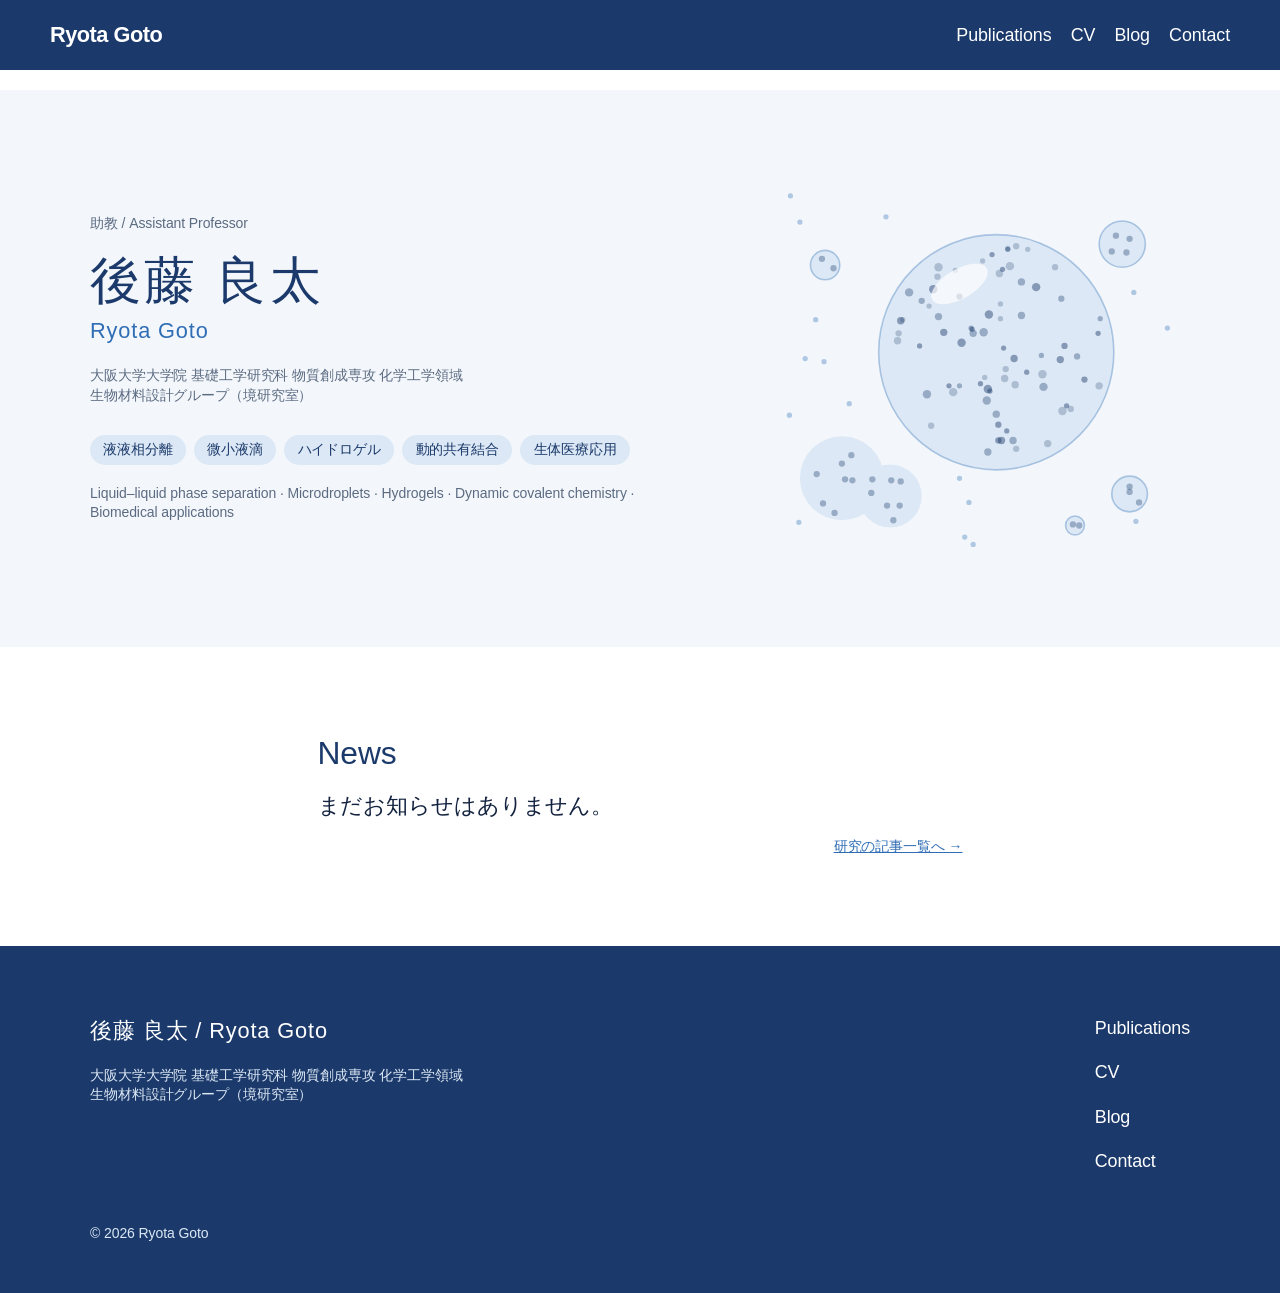
==== commit 75595462: "Add blog and categories" ====
--- a/site/index.html
+++ b/site/index.html
@@ -4,9 +4,9 @@
 	
 	<meta name="viewport" content="width=device-width, initial-scale=1">
 <meta name="robots" content="max-image-preview:large">
-<title>goto-research</title>
-<link rel="alternate" type="application/rss+xml" title="goto-research » フィード" href="https://ryotakashiwagigoto.github.io/feed/">
-<link rel="alternate" type="application/rss+xml" title="goto-research » コメントフィード" href="https://ryotakashiwagigoto.github.io/comments/feed/">
+<title>Ryota Goto</title>
+<link rel="alternate" type="application/rss+xml" title="Ryota Goto » フィード" href="https://ryotakashiwagigoto.github.io/feed/">
+<link rel="alternate" type="application/rss+xml" title="Ryota Goto » コメントフィード" href="https://ryotakashiwagigoto.github.io/comments/feed/">
 <style id="wp-img-auto-sizes-contain-inline-css">
 img:is([sizes=auto i],[sizes^="auto," i]){contain-intrinsic-size:3000px 1500px}
 /*# sourceURL=wp-img-auto-sizes-contain-inline-css */
@@ -38,10 +38,6 @@
 <style id="wp-block-columns-inline-css">
 .wp-block-columns{box-sizing:border-box;display:flex;flex-wrap:wrap!important}@media (min-width:782px){.wp-block-columns{flex-wrap:nowrap!important}}.wp-block-columns{align-items:normal!important}.wp-block-columns.are-vertically-aligned-top{align-items:flex-start}.wp-block-columns.are-vertically-aligned-center{align-items:center}.wp-block-columns.are-vertically-aligned-bottom{align-items:flex-end}@media (max-width:781px){.wp-block-columns:not(.is-not-stacked-on-mobile)>.wp-block-column{flex-basis:100%!important}}@media (min-width:782px){.wp-block-columns:not(.is-not-stacked-on-mobile)>.wp-block-column{flex-basis:0;flex-grow:1}.wp-block-columns:not(.is-not-stacked-on-mobile)>.wp-block-column[style*=flex-basis]{flex-grow:0}}.wp-block-columns.is-not-stacked-on-mobile{flex-wrap:nowrap!important}.wp-block-columns.is-not-stacked-on-mobile>.wp-block-column{flex-basis:0;flex-grow:1}.wp-block-columns.is-not-stacked-on-mobile>.wp-block-column[style*=flex-basis]{flex-grow:0}:where(.wp-block-columns){margin-bottom:1.75em}:where(.wp-block-columns.has-background){padding:1.25em 2.375em}.wp-block-column{flex-grow:1;min-width:0;overflow-wrap:break-word;word-break:break-word}.wp-block-column.is-vertically-aligned-top{align-self:flex-start}.wp-block-column.is-vertically-aligned-center{align-self:center}.wp-block-column.is-vertically-aligned-bottom{align-self:flex-end}.wp-block-column.is-vertically-aligned-stretch{align-self:stretch}.wp-block-column.is-vertically-aligned-bottom,.wp-block-column.is-vertically-aligned-center,.wp-block-column.is-vertically-aligned-top{width:100%}
 /*# sourceURL=https://ryotakashiwagigoto.github.io/wp-includes/blocks/columns/style.min.css */
-</style>
-<style id="wp-block-latest-posts-inline-css">
-.wp-block-latest-posts{box-sizing:border-box}.wp-block-latest-posts.alignleft{margin-right:2em}.wp-block-latest-posts.alignright{margin-left:2em}.wp-block-latest-posts.wp-block-latest-posts__list{list-style:none}.wp-block-latest-posts.wp-block-latest-posts__list li{clear:both;overflow-wrap:break-word}.wp-block-latest-posts.is-grid:not(.is-layout-grid){display:flex;flex-wrap:wrap}.wp-block-latest-posts.is-grid:not(.is-layout-grid) li{margin:0 1.25em 1.25em 0;width:100%}@media (min-width:600px){.wp-block-latest-posts.columns-2:not(.is-layout-grid) li{width:calc(50% - .625em)}.wp-block-latest-posts.columns-2:not(.is-layout-grid) li:nth-child(2n){margin-right:0}.wp-block-latest-posts.columns-3:not(.is-layout-grid) li{width:calc(33.33333% - .83333em)}.wp-block-latest-posts.columns-3:not(.is-layout-grid) li:nth-child(3n){margin-right:0}.wp-block-latest-posts.columns-4:not(.is-layout-grid) li{width:calc(25% - .9375em)}.wp-block-latest-posts.columns-4:not(.is-layout-grid) li:nth-child(4n){margin-right:0}.wp-block-latest-posts.columns-5:not(.is-layout-grid) li{width:calc(20% - 1em)}.wp-block-latest-posts.columns-5:not(.is-layout-grid) li:nth-child(5n){margin-right:0}.wp-block-latest-posts.columns-6:not(.is-layout-grid) li{width:calc(16.66667% - 1.04167em)}.wp-block-latest-posts.columns-6:not(.is-layout-grid) li:nth-child(6n){margin-right:0}}@media (max-width:600px){.wp-block-latest-posts-is-layout-grid[class*=columns-]:not(.has-native-responsive-grid){grid-template-columns:1fr}}:root :where(.wp-block-latest-posts.is-grid){padding:0}:root :where(.wp-block-latest-posts.wp-block-latest-posts__list){padding-left:0}.wp-block-latest-posts__post-author,.wp-block-latest-posts__post-date{display:block;font-size:.8125em}.wp-block-latest-posts__post-excerpt,.wp-block-latest-posts__post-full-content{margin-bottom:1em;margin-top:.5em}.wp-block-latest-posts__featured-image a{display:inline-block}.wp-block-latest-posts__featured-image img{height:auto;max-width:100%;width:auto}.wp-block-latest-posts__featured-image.alignleft{float:left;margin-right:1em}.wp-block-latest-posts__featured-image.alignright{float:right;margin-left:1em}.wp-block-latest-posts__featured-image.aligncenter{margin-bottom:1em;text-align:center}
-/*# sourceURL=https://ryotakashiwagigoto.github.io/wp-includes/blocks/latest-posts/style.min.css */
 </style>
 <style id="wp-emoji-styles-inline-css">
 
@@ -63,7 +59,7 @@
 /*# sourceURL=/wp-includes/css/dist/block-library/common.min.css */
 </style>
 <style id="global-styles-inline-css">
-:root{--wp--preset--aspect-ratio--square: 1;--wp--preset--aspect-ratio--4-3: 4/3;--wp--preset--aspect-ratio--3-4: 3/4;--wp--preset--aspect-ratio--3-2: 3/2;--wp--preset--aspect-ratio--2-3: 2/3;--wp--preset--aspect-ratio--16-9: 16/9;--wp--preset--aspect-ratio--9-16: 9/16;--wp--preset--color--black: #000000;--wp--preset--color--cyan-bluish-gray: #abb8c3;--wp--preset--color--white: #ffffff;--wp--preset--color--pale-pink: #f78da7;--wp--preset--color--vivid-red: #cf2e2e;--wp--preset--color--luminous-vivid-orange: #ff6900;--wp--preset--color--luminous-vivid-amber: #fcb900;--wp--preset--color--light-green-cyan: #7bdcb5;--wp--preset--color--vivid-green-cyan: #00d084;--wp--preset--color--pale-cyan-blue: #8ed1fc;--wp--preset--color--vivid-cyan-blue: #0693e3;--wp--preset--color--vivid-purple: #9b51e0;--wp--preset--color--base: #FFFFFF;--wp--preset--color--contrast: #13233F;--wp--preset--color--accent-1: #1B3A6B;--wp--preset--color--accent-2: #DCE8F5;--wp--preset--color--accent-3: #2F6DB5;--wp--preset--color--accent-4: #5C6B82;--wp--preset--color--accent-5: #F3F7FB;--wp--preset--color--accent-6: color-mix(in srgb, currentColor 20%, transparent);--wp--preset--gradient--vivid-cyan-blue-to-vivid-purple: linear-gradient(135deg,rgb(6,147,227) 0%,rgb(155,81,224) 100%);--wp--preset--gradient--light-green-cyan-to-vivid-green-cyan: linear-gradient(135deg,rgb(122,220,180) 0%,rgb(0,208,130) 100%);--wp--preset--gradient--luminous-vivid-amber-to-luminous-vivid-orange: linear-gradient(135deg,rgb(252,185,0) 0%,rgb(255,105,0) 100%);--wp--preset--gradient--luminous-vivid-orange-to-vivid-red: linear-gradient(135deg,rgb(255,105,0) 0%,rgb(207,46,46) 100%);--wp--preset--gradient--very-light-gray-to-cyan-bluish-gray: linear-gradient(135deg,rgb(238,238,238) 0%,rgb(169,184,195) 100%);--wp--preset--gradient--cool-to-warm-spectrum: linear-gradient(135deg,rgb(74,234,220) 0%,rgb(151,120,209) 20%,rgb(207,42,186) 40%,rgb(238,44,130) 60%,rgb(251,105,98) 80%,rgb(254,248,76) 100%);--wp--preset--gradient--blush-light-purple: linear-gradient(135deg,rgb(255,206,236) 0%,rgb(152,150,240) 100%);--wp--preset--gradient--blush-bordeaux: linear-gradient(135deg,rgb(254,205,165) 0%,rgb(254,45,45) 50%,rgb(107,0,62) 100%);--wp--preset--gradient--luminous-dusk: linear-gradient(135deg,rgb(255,203,112) 0%,rgb(199,81,192) 50%,rgb(65,88,208) 100%);--wp--preset--gradient--pale-ocean: linear-gradient(135deg,rgb(255,245,203) 0%,rgb(182,227,212) 50%,rgb(51,167,181) 100%);--wp--preset--gradient--electric-grass: linear-gradient(135deg,rgb(202,248,128) 0%,rgb(113,206,126) 100%);--wp--preset--gradient--midnight: linear-gradient(135deg,rgb(2,3,129) 0%,rgb(40,116,252) 100%);--wp--preset--font-size--small: 0.875rem;--wp--preset--font-size--medium: clamp(1rem, 1rem + ((1vw - 0.2rem) * 0.196), 1.125rem);--wp--preset--font-size--large: clamp(1.125rem, 1.125rem + ((1vw - 0.2rem) * 0.392), 1.375rem);--wp--preset--font-size--x-large: clamp(1.75rem, 1.75rem + ((1vw - 0.2rem) * 0.392), 2rem);--wp--preset--font-size--xx-large: clamp(2.15rem, 2.15rem + ((1vw - 0.2rem) * 1.333), 3rem);--wp--preset--font-family--manrope: Manrope, "Hiragino Sans", "Hiragino Kaku Gothic ProN", "Noto Sans JP", Meiryo, sans-serif;--wp--preset--font-family--fira-code: "Fira Code", monospace;--wp--preset--spacing--20: 10px;--wp--preset--spacing--30: 20px;--wp--preset--spacing--40: 30px;--wp--preset--spacing--50: clamp(30px, 5vw, 50px);--wp--preset--spacing--60: clamp(30px, 7vw, 70px);--wp--preset--spacing--70: clamp(50px, 7vw, 90px);--wp--preset--spacing--80: clamp(70px, 10vw, 140px);--wp--preset--shadow--natural: 6px 6px 9px rgba(0, 0, 0, 0.2);--wp--preset--shadow--deep: 12px 12px 50px rgba(0, 0, 0, 0.4);--wp--preset--shadow--sharp: 6px 6px 0px rgba(0, 0, 0, 0.2);--wp--preset--shadow--outlined: 6px 6px 0px -3px rgb(255, 255, 255), 6px 6px rgb(0, 0, 0);--wp--preset--shadow--crisp: 6px 6px 0px rgb(0, 0, 0);}.wp-block-button{--wp--preset--dimension--25: 25%;--wp--preset--dimension--50: 50%;--wp--preset--dimension--75: 75%;--wp--preset--dimension--100: 100%;}:root { --wp--style--global--content-size: 645px;--wp--style--global--wide-size: 1340px; }:where(body) { margin: 0; }.wp-site-blocks { padding-top: var(--wp--style--root--padding-top); padding-bottom: var(--wp--style--root--padding-bottom); }.has-global-padding { padding-right: var(--wp--style--root--padding-right); padding-left: var(--wp--style--root--padding-left); }.has-global-padding > .alignfull { margin-right: calc(var(--wp--style--root--padding-right) * -1); margin-left: calc(var(--wp--style--root--padding-left) * -1); }.has-global-padding :where(:not(.alignfull.is-layout-flow) > .has-global-padding:not(.wp-block-block, .alignfull)) { padding-right: 0; padding-left: 0; }.has-global-padding :where(:not(.alignfull.is-layout-flow) > .has-global-padding:not(.wp-block-block, .alignfull)) > .alignfull { margin-left: 0; margin-right: 0; }.wp-site-blocks > .alignleft { float: left; margin-right: 2em; }.wp-site-blocks > .alignright { float: right; margin-left: 2em; }.wp-site-blocks > .aligncenter { justify-content: center; margin-left: auto; margin-right: auto; }:where(.wp-site-blocks) > * { margin-block-start: 1.2rem; margin-block-end: 0; }:where(.wp-site-blocks) > :first-child { margin-block-start: 0; }:where(.wp-site-blocks) > :last-child { margin-block-end: 0; }:root { --wp--style--block-gap: 1.2rem; }:root :where(.is-layout-flow) > :first-child{margin-block-start: 0;}:root :where(.is-layout-flow) > :last-child{margin-block-end: 0;}:root :where(.is-layout-flow) > *{margin-block-start: 1.2rem;margin-block-end: 0;}:root :where(.is-layout-constrained) > :first-child{margin-block-start: 0;}:root :where(.is-layout-constrained) > :last-child{margin-block-end: 0;}:root :where(.is-layout-constrained) > *{margin-block-start: 1.2rem;margin-block-end: 0;}:root :where(.is-layout-flex){gap: 1.2rem;}:root :where(.is-layout-grid){gap: 1.2rem;}.is-layout-flow > .alignleft{float: left;margin-inline-start: 0;margin-inline-end: 2em;}.is-layout-flow > .alignright{float: right;margin-inline-start: 2em;margin-inline-end: 0;}.is-layout-flow > .aligncenter{margin-left: auto !important;margin-right: auto !important;}.is-layout-constrained > .alignleft{float: left;margin-inline-start: 0;margin-inline-end: 2em;}.is-layout-constrained > .alignright{float: right;margin-inline-start: 2em;margin-inline-end: 0;}.is-layout-constrained > .aligncenter{margin-left: auto !important;margin-right: auto !important;}.is-layout-constrained > :where(:not(.alignleft):not(.alignright):not(.alignfull)){max-width: var(--wp--style--global--content-size);margin-left: auto !important;margin-right: auto !important;}.is-layout-constrained > .alignwide{max-width: var(--wp--style--global--wide-size);}body .is-layout-flex{display: flex;}.is-layout-flex{flex-wrap: wrap;align-items: center;}.is-layout-flex > :is(*, div){margin: 0;}body .is-layout-grid{display: grid;}.is-layout-grid > :is(*, div){margin: 0;}body{background-color: var(--wp--preset--color--base);color: var(--wp--preset--color--contrast);font-family: var(--wp--preset--font-family--manrope);font-size: var(--wp--preset--font-size--large);font-weight: 300;letter-spacing: -0.1px;line-height: 1.4;--wp--style--root--padding-top: 0px;--wp--style--root--padding-right: var(--wp--preset--spacing--50);--wp--style--root--padding-bottom: 0px;--wp--style--root--padding-left: var(--wp--preset--spacing--50);}a:where(:not(.wp-element-button)){color: var(--wp--preset--color--accent-3);}:root :where(a:where(:not(.wp-element-button)):hover){text-decoration: none;}h1, h2, h3, h4, h5, h6{color: var(--wp--preset--color--accent-1);font-weight: 400;letter-spacing: -0.1px;line-height: 1.125;}h1{font-size: var(--wp--preset--font-size--xx-large);}h2{font-size: var(--wp--preset--font-size--x-large);}h3{font-size: var(--wp--preset--font-size--large);}h4{font-size: var(--wp--preset--font-size--medium);}h5{font-size: var(--wp--preset--font-size--small);letter-spacing: 0.5px;}h6{font-size: var(--wp--preset--font-size--small);font-weight: 700;letter-spacing: 1.4px;text-transform: uppercase;}:root :where(.wp-element-button, .wp-block-button__link){background-color: var(--wp--preset--color--accent-1);border-width: 0;color: var(--wp--preset--color--base);font-family: inherit;font-size: var(--wp--preset--font-size--medium);font-style: inherit;font-weight: inherit;letter-spacing: inherit;line-height: inherit;padding-top: 1rem;padding-right: 2.25rem;padding-bottom: 1rem;padding-left: 2.25rem;text-decoration: none;text-transform: inherit;}:root :where(.wp-element-button:hover, .wp-block-button__link:hover){background-color: var(--wp--preset--color--accent-3);border-color: transparent;color: var(--wp--preset--color--base);}:root :where(.wp-element-button:focus, .wp-block-button__link:focus){outline-color: var(--wp--preset--color--accent-4);outline-offset: 2px;}:root :where(.wp-element-caption, .wp-block-audio figcaption, .wp-block-embed figcaption, .wp-block-gallery figcaption, .wp-block-image figcaption, .wp-block-table figcaption, .wp-block-video figcaption){font-size: var(--wp--preset--font-size--small);line-height: 1.4;}.has-black-color{color: var(--wp--preset--color--black) !important;}.has-cyan-bluish-gray-color{color: var(--wp--preset--color--cyan-bluish-gray) !important;}.has-white-color{color: var(--wp--preset--color--white) !important;}.has-pale-pink-color{color: var(--wp--preset--color--pale-pink) !important;}.has-vivid-red-color{color: var(--wp--preset--color--vivid-red) !important;}.has-luminous-vivid-orange-color{color: var(--wp--preset--color--luminous-vivid-orange) !important;}.has-luminous-vivid-amber-color{color: var(--wp--preset--color--luminous-vivid-amber) !important;}.has-light-green-cyan-color{color: var(--wp--preset--color--light-green-cyan) !important;}.has-vivid-green-cyan-color{color: var(--wp--preset--color--vivid-green-cyan) !important;}.has-pale-cyan-blue-color{color: var(--wp--preset--color--pale-cyan-blue) !important;}.has-vivid-cyan-blue-color{color: var(--wp--preset--color--vivid-cyan-blue) !important;}.has-vivid-purple-color{color: var(--wp--preset--color--vivid-purple) !important;}.has-base-color{color: var(--wp--preset--color--base) !important;}.has-contrast-color{color: var(--wp--preset--color--contrast) !important;}.has-accent-1-color{color: var(--wp--preset--color--accent-1) !important;}.has-accent-2-color{color: var(--wp--preset--color--accent-2) !important;}.has-accent-3-color{color: var(--wp--preset--color--accent-3) !important;}.has-accent-4-color{color: var(--wp--preset--color--accent-4) !important;}.has-accent-5-color{color: var(--wp--preset--color--accent-5) !important;}.has-accent-6-color{color: var(--wp--preset--color--accent-6) !important;}.has-black-background-color{background-color: var(--wp--preset--color--black) !important;}.has-cyan-bluish-gray-background-color{background-color: var(--wp--preset--color--cyan-bluish-gray) !important;}.has-white-background-color{background-color: var(--wp--preset--color--white) !important;}.has-pale-pink-background-color{background-color: var(--wp--preset--color--pale-pink) !important;}.has-vivid-red-background-color{background-color: var(--wp--preset--color--vivid-red) !important;}.has-luminous-vivid-orange-background-color{background-color: var(--wp--preset--color--luminous-vivid-orange) !important;}.has-luminous-vivid-amber-background-color{background-color: var(--wp--preset--color--luminous-vivid-amber) !important;}.has-light-green-cyan-background-color{background-color: var(--wp--preset--color--light-green-cyan) !important;}.has-vivid-green-cyan-background-color{background-color: var(--wp--preset--color--vivid-green-cyan) !important;}.has-pale-cyan-blue-background-color{background-color: var(--wp--preset--color--pale-cyan-blue) !important;}.has-vivid-cyan-blue-background-color{background-color: var(--wp--preset--color--vivid-cyan-blue) !important;}.has-vivid-purple-background-color{background-color: var(--wp--preset--color--vivid-purple) !important;}.has-base-background-color{background-color: var(--wp--preset--color--base) !important;}.has-contrast-background-color{background-color: var(--wp--preset--color--contrast) !important;}.has-accent-1-background-color{background-color: var(--wp--preset--color--accent-1) !important;}.has-accent-2-background-color{background-color: var(--wp--preset--color--accent-2) !important;}.has-accent-3-background-color{background-color: var(--wp--preset--color--accent-3) !important;}.has-accent-4-background-color{background-color: var(--wp--preset--color--accent-4) !important;}.has-accent-5-background-color{background-color: var(--wp--preset--color--accent-5) !important;}.has-accent-6-background-color{background-color: var(--wp--preset--color--accent-6) !important;}.has-black-border-color{border-color: var(--wp--preset--color--black) !important;}.has-cyan-bluish-gray-border-color{border-color: var(--wp--preset--color--cyan-bluish-gray) !important;}.has-white-border-color{border-color: var(--wp--preset--color--white) !important;}.has-pale-pink-border-color{border-color: var(--wp--preset--color--pale-pink) !important;}.has-vivid-red-border-color{border-color: var(--wp--preset--color--vivid-red) !important;}.has-luminous-vivid-orange-border-color{border-color: var(--wp--preset--color--luminous-vivid-orange) !important;}.has-luminous-vivid-amber-border-color{border-color: var(--wp--preset--color--luminous-vivid-amber) !important;}.has-light-green-cyan-border-color{border-color: var(--wp--preset--color--light-green-cyan) !important;}.has-vivid-green-cyan-border-color{border-color: var(--wp--preset--color--vivid-green-cyan) !important;}.has-pale-cyan-blue-border-color{border-color: var(--wp--preset--color--pale-cyan-blue) !important;}.has-vivid-cyan-blue-border-color{border-color: var(--wp--preset--color--vivid-cyan-blue) !important;}.has-vivid-purple-border-color{border-color: var(--wp--preset--color--vivid-purple) !important;}.has-base-border-color{border-color: var(--wp--preset--color--base) !important;}.has-contrast-border-color{border-color: var(--wp--preset--color--contrast) !important;}.has-accent-1-border-color{border-color: var(--wp--preset--color--accent-1) !important;}.has-accent-2-border-color{border-color: var(--wp--preset--color--accent-2) !important;}.has-accent-3-border-color{border-color: var(--wp--preset--color--accent-3) !important;}.has-accent-4-border-color{border-color: var(--wp--preset--color--accent-4) !important;}.has-accent-5-border-color{border-color: var(--wp--preset--color--accent-5) !important;}.has-accent-6-border-color{border-color: var(--wp--preset--color--accent-6) !important;}.has-vivid-cyan-blue-to-vivid-purple-gradient-background{background: var(--wp--preset--gradient--vivid-cyan-blue-to-vivid-purple) !important;}.has-light-green-cyan-to-vivid-green-cyan-gradient-background{background: var(--wp--preset--gradient--light-green-cyan-to-vivid-green-cyan) !important;}.has-luminous-vivid-amber-to-luminous-vivid-orange-gradient-background{background: var(--wp--preset--gradient--luminous-vivid-amber-to-luminous-vivid-orange) !important;}.has-luminous-vivid-orange-to-vivid-red-gradient-background{background: var(--wp--preset--gradient--luminous-vivid-orange-to-vivid-red) !important;}.has-very-light-gray-to-cyan-bluish-gray-gradient-background{background: var(--wp--preset--gradient--very-light-gray-to-cyan-bluish-gray) !important;}.has-cool-to-warm-spectrum-gradient-background{background: var(--wp--preset--gradient--cool-to-warm-spectrum) !important;}.has-blush-light-purple-gradient-background{background: var(--wp--preset--gradient--blush-light-purple) !important;}.has-blush-bordeaux-gradient-background{background: var(--wp--preset--gradient--blush-bordeaux) !important;}.has-luminous-dusk-gradient-background{background: var(--wp--preset--gradient--luminous-dusk) !important;}.has-pale-ocean-gradient-background{background: var(--wp--preset--gradient--pale-ocean) !important;}.has-electric-grass-gradient-background{background: var(--wp--preset--gradient--electric-grass) !important;}.has-midnight-gradient-background{background: var(--wp--preset--gradient--midnight) !important;}.has-small-font-size{font-size: var(--wp--preset--font-size--small) !important;}.has-medium-font-size{font-size: var(--wp--preset--font-size--medium) !important;}.has-large-font-size{font-size: var(--wp--preset--font-size--large) !important;}.has-x-large-font-size{font-size: var(--wp--preset--font-size--x-large) !important;}.has-xx-large-font-size{font-size: var(--wp--preset--font-size--xx-large) !important;}.has-manrope-font-family{font-family: var(--wp--preset--font-family--manrope) !important;}.has-fira-code-font-family{font-family: var(--wp--preset--font-family--fira-code) !important;}.front-hero .hero-name{font-size:clamp(2rem,1.4rem + 2.4vw,3.2rem);font-weight:500;letter-spacing:0.06em;margin-bottom:0}.front-hero .hero-name-en{margin-top:0.3em;letter-spacing:0.04em}.keyword-tags{gap:0.5rem;margin-top:var(--wp--preset--spacing--40)}.keyword-tags .keyword-tag{margin:0;padding:0.35em 0.95em;border-radius:999px;background:var(--wp--preset--color--accent-2);color:var(--wp--preset--color--accent-1);font-size:var(--wp--preset--font-size--small)}.hero-droplets{display:block;width:100%;max-width:420px;height:auto;margin-inline:auto}.front-news{padding-left:0;list-style:none}.front-news li{display:flex;gap:1.5rem;align-items:baseline;flex-wrap:wrap;padding:0.9rem 0;border-bottom:1px solid var(--wp--preset--color--accent-2)}.front-news .wp-block-latest-posts__post-date{order:-1;color:var(--wp--preset--color--accent-4);font-size:var(--wp--preset--font-size--small);min-width:7.5em}.rm-achievements .rm-heading{display:flex;align-items:baseline;gap:0.6rem;margin-top:var(--wp--preset--spacing--60);padding-bottom:0.4rem;border-bottom:2px solid var(--wp--preset--color--accent-1)}.rm-count{font-size:var(--wp--preset--font-size--small);color:var(--wp--preset--color--accent-4)}.rm-year{font-size:var(--wp--preset--font-size--medium);color:var(--wp--preset--color--accent-3);margin:1.6rem 0 0.4rem}.rm-list{margin:0;padding-left:1.8em}.rm-list--dated{list-style:none;padding-left:0}.rm-item{padding:0.7rem 0;border-bottom:1px solid var(--wp--preset--color--accent-2);line-height:1.7}.rm-list--dated .rm-item{display:grid;grid-template-columns:10.5em 1fr;gap:1rem}.rm-date{color:var(--wp--preset--color--accent-4);font-size:var(--wp--preset--font-size--small);padding-top:0.15em}.rm-title{font-weight:600;color:var(--wp--preset--color--accent-1)}.rm-sub{font-size:var(--wp--preset--font-size--small);color:var(--wp--preset--color--accent-4)}.rm-doi{font-size:var(--wp--preset--font-size--small);white-space:nowrap}.rm-badges{display:flex;flex-wrap:wrap;gap:0.4rem;margin-top:0.35rem}.rm-badge{font-size:0.75rem;padding:0.1em 0.7em;border-radius:999px;border:1px solid var(--wp--preset--color--accent-2);color:var(--wp--preset--color--accent-4)}.rm-badge--accent{background:var(--wp--preset--color--accent-2);border-color:var(--wp--preset--color--accent-2);color:var(--wp--preset--color--accent-1)}.rm-source{margin-top:var(--wp--preset--spacing--60);font-size:var(--wp--preset--font-size--small);color:var(--wp--preset--color--accent-4)}@media (max-width:600px){.rm-list--dated .rm-item{grid-template-columns:1fr;gap:0.2rem}}.contact-list{margin-top:var(--wp--preset--spacing--50);border-top:2px solid var(--wp--preset--color--accent-1)}.contact-list .contact-row{display:grid;grid-template-columns:8em 1fr;gap:0.3rem 1.5rem;padding:1.1rem 0;border-bottom:1px solid var(--wp--preset--color--accent-2)}.contact-list .contact-row>*{margin:0;grid-column:2}.contact-list .contact-row>.contact-label{grid-column:1;grid-row:1 / span 3;font-size:var(--wp--preset--font-size--small);font-weight:600;letter-spacing:0.08em;color:var(--wp--preset--color--accent-1);padding-top:0.2em}.contact-en{font-size:var(--wp--preset--font-size--small);color:var(--wp--preset--color--accent-4)}.contact-email a{font-size:var(--wp--preset--font-size--large);text-decoration:none}.contact-map{position:relative;width:100%;aspect-ratio:16 / 10;border-radius:8px;overflow:hidden;background:var(--wp--preset--color--accent-5)}.contact-map iframe{position:absolute;inset:0;width:100%;height:100%;border:0}.contact-map-link{margin-top:0.5rem;font-size:var(--wp--preset--font-size--small)}@media (max-width:600px){.contact-list .contact-row{grid-template-columns:1fr}.contact-list .contact-row>*,.contact-list .contact-row>.contact-label{grid-column:1;grid-row:auto}}
+:root{--wp--preset--aspect-ratio--square: 1;--wp--preset--aspect-ratio--4-3: 4/3;--wp--preset--aspect-ratio--3-4: 3/4;--wp--preset--aspect-ratio--3-2: 3/2;--wp--preset--aspect-ratio--2-3: 2/3;--wp--preset--aspect-ratio--16-9: 16/9;--wp--preset--aspect-ratio--9-16: 9/16;--wp--preset--color--black: #000000;--wp--preset--color--cyan-bluish-gray: #abb8c3;--wp--preset--color--white: #ffffff;--wp--preset--color--pale-pink: #f78da7;--wp--preset--color--vivid-red: #cf2e2e;--wp--preset--color--luminous-vivid-orange: #ff6900;--wp--preset--color--luminous-vivid-amber: #fcb900;--wp--preset--color--light-green-cyan: #7bdcb5;--wp--preset--color--vivid-green-cyan: #00d084;--wp--preset--color--pale-cyan-blue: #8ed1fc;--wp--preset--color--vivid-cyan-blue: #0693e3;--wp--preset--color--vivid-purple: #9b51e0;--wp--preset--color--base: #FFFFFF;--wp--preset--color--contrast: #13233F;--wp--preset--color--accent-1: #1B3A6B;--wp--preset--color--accent-2: #DCE8F5;--wp--preset--color--accent-3: #2F6DB5;--wp--preset--color--accent-4: #5C6B82;--wp--preset--color--accent-5: #F3F7FB;--wp--preset--color--accent-6: color-mix(in srgb, currentColor 20%, transparent);--wp--preset--gradient--vivid-cyan-blue-to-vivid-purple: linear-gradient(135deg,rgb(6,147,227) 0%,rgb(155,81,224) 100%);--wp--preset--gradient--light-green-cyan-to-vivid-green-cyan: linear-gradient(135deg,rgb(122,220,180) 0%,rgb(0,208,130) 100%);--wp--preset--gradient--luminous-vivid-amber-to-luminous-vivid-orange: linear-gradient(135deg,rgb(252,185,0) 0%,rgb(255,105,0) 100%);--wp--preset--gradient--luminous-vivid-orange-to-vivid-red: linear-gradient(135deg,rgb(255,105,0) 0%,rgb(207,46,46) 100%);--wp--preset--gradient--very-light-gray-to-cyan-bluish-gray: linear-gradient(135deg,rgb(238,238,238) 0%,rgb(169,184,195) 100%);--wp--preset--gradient--cool-to-warm-spectrum: linear-gradient(135deg,rgb(74,234,220) 0%,rgb(151,120,209) 20%,rgb(207,42,186) 40%,rgb(238,44,130) 60%,rgb(251,105,98) 80%,rgb(254,248,76) 100%);--wp--preset--gradient--blush-light-purple: linear-gradient(135deg,rgb(255,206,236) 0%,rgb(152,150,240) 100%);--wp--preset--gradient--blush-bordeaux: linear-gradient(135deg,rgb(254,205,165) 0%,rgb(254,45,45) 50%,rgb(107,0,62) 100%);--wp--preset--gradient--luminous-dusk: linear-gradient(135deg,rgb(255,203,112) 0%,rgb(199,81,192) 50%,rgb(65,88,208) 100%);--wp--preset--gradient--pale-ocean: linear-gradient(135deg,rgb(255,245,203) 0%,rgb(182,227,212) 50%,rgb(51,167,181) 100%);--wp--preset--gradient--electric-grass: linear-gradient(135deg,rgb(202,248,128) 0%,rgb(113,206,126) 100%);--wp--preset--gradient--midnight: linear-gradient(135deg,rgb(2,3,129) 0%,rgb(40,116,252) 100%);--wp--preset--font-size--small: 0.875rem;--wp--preset--font-size--medium: clamp(1rem, 1rem + ((1vw - 0.2rem) * 0.196), 1.125rem);--wp--preset--font-size--large: clamp(1.125rem, 1.125rem + ((1vw - 0.2rem) * 0.392), 1.375rem);--wp--preset--font-size--x-large: clamp(1.75rem, 1.75rem + ((1vw - 0.2rem) * 0.392), 2rem);--wp--preset--font-size--xx-large: clamp(2.15rem, 2.15rem + ((1vw - 0.2rem) * 1.333), 3rem);--wp--preset--font-family--manrope: Manrope, "Hiragino Sans", "Hiragino Kaku Gothic ProN", "Noto Sans JP", Meiryo, sans-serif;--wp--preset--font-family--fira-code: "Fira Code", monospace;--wp--preset--spacing--20: 10px;--wp--preset--spacing--30: 20px;--wp--preset--spacing--40: 30px;--wp--preset--spacing--50: clamp(30px, 5vw, 50px);--wp--preset--spacing--60: clamp(30px, 7vw, 70px);--wp--preset--spacing--70: clamp(50px, 7vw, 90px);--wp--preset--spacing--80: clamp(70px, 10vw, 140px);--wp--preset--shadow--natural: 6px 6px 9px rgba(0, 0, 0, 0.2);--wp--preset--shadow--deep: 12px 12px 50px rgba(0, 0, 0, 0.4);--wp--preset--shadow--sharp: 6px 6px 0px rgba(0, 0, 0, 0.2);--wp--preset--shadow--outlined: 6px 6px 0px -3px rgb(255, 255, 255), 6px 6px rgb(0, 0, 0);--wp--preset--shadow--crisp: 6px 6px 0px rgb(0, 0, 0);}.wp-block-button{--wp--preset--dimension--25: 25%;--wp--preset--dimension--50: 50%;--wp--preset--dimension--75: 75%;--wp--preset--dimension--100: 100%;}:root { --wp--style--global--content-size: 645px;--wp--style--global--wide-size: 1340px; }:where(body) { margin: 0; }.wp-site-blocks { padding-top: var(--wp--style--root--padding-top); padding-bottom: var(--wp--style--root--padding-bottom); }.has-global-padding { padding-right: var(--wp--style--root--padding-right); padding-left: var(--wp--style--root--padding-left); }.has-global-padding > .alignfull { margin-right: calc(var(--wp--style--root--padding-right) * -1); margin-left: calc(var(--wp--style--root--padding-left) * -1); }.has-global-padding :where(:not(.alignfull.is-layout-flow) > .has-global-padding:not(.wp-block-block, .alignfull)) { padding-right: 0; padding-left: 0; }.has-global-padding :where(:not(.alignfull.is-layout-flow) > .has-global-padding:not(.wp-block-block, .alignfull)) > .alignfull { margin-left: 0; margin-right: 0; }.wp-site-blocks > .alignleft { float: left; margin-right: 2em; }.wp-site-blocks > .alignright { float: right; margin-left: 2em; }.wp-site-blocks > .aligncenter { justify-content: center; margin-left: auto; margin-right: auto; }:where(.wp-site-blocks) > * { margin-block-start: 1.2rem; margin-block-end: 0; }:where(.wp-site-blocks) > :first-child { margin-block-start: 0; }:where(.wp-site-blocks) > :last-child { margin-block-end: 0; }:root { --wp--style--block-gap: 1.2rem; }:root :where(.is-layout-flow) > :first-child{margin-block-start: 0;}:root :where(.is-layout-flow) > :last-child{margin-block-end: 0;}:root :where(.is-layout-flow) > *{margin-block-start: 1.2rem;margin-block-end: 0;}:root :where(.is-layout-constrained) > :first-child{margin-block-start: 0;}:root :where(.is-layout-constrained) > :last-child{margin-block-end: 0;}:root :where(.is-layout-constrained) > *{margin-block-start: 1.2rem;margin-block-end: 0;}:root :where(.is-layout-flex){gap: 1.2rem;}:root :where(.is-layout-grid){gap: 1.2rem;}.is-layout-flow > .alignleft{float: left;margin-inline-start: 0;margin-inline-end: 2em;}.is-layout-flow > .alignright{float: right;margin-inline-start: 2em;margin-inline-end: 0;}.is-layout-flow > .aligncenter{margin-left: auto !important;margin-right: auto !important;}.is-layout-constrained > .alignleft{float: left;margin-inline-start: 0;margin-inline-end: 2em;}.is-layout-constrained > .alignright{float: right;margin-inline-start: 2em;margin-inline-end: 0;}.is-layout-constrained > .aligncenter{margin-left: auto !important;margin-right: auto !important;}.is-layout-constrained > :where(:not(.alignleft):not(.alignright):not(.alignfull)){max-width: var(--wp--style--global--content-size);margin-left: auto !important;margin-right: auto !important;}.is-layout-constrained > .alignwide{max-width: var(--wp--style--global--wide-size);}body .is-layout-flex{display: flex;}.is-layout-flex{flex-wrap: wrap;align-items: center;}.is-layout-flex > :is(*, div){margin: 0;}body .is-layout-grid{display: grid;}.is-layout-grid > :is(*, div){margin: 0;}body{background-color: var(--wp--preset--color--base);color: var(--wp--preset--color--contrast);font-family: var(--wp--preset--font-family--manrope);font-size: var(--wp--preset--font-size--large);font-weight: 300;letter-spacing: -0.1px;line-height: 1.4;--wp--style--root--padding-top: 0px;--wp--style--root--padding-right: var(--wp--preset--spacing--50);--wp--style--root--padding-bottom: 0px;--wp--style--root--padding-left: var(--wp--preset--spacing--50);}a:where(:not(.wp-element-button)){color: var(--wp--preset--color--accent-3);}:root :where(a:where(:not(.wp-element-button)):hover){text-decoration: none;}h1, h2, h3, h4, h5, h6{color: var(--wp--preset--color--accent-1);font-weight: 400;letter-spacing: -0.1px;line-height: 1.125;}h1{font-size: var(--wp--preset--font-size--xx-large);}h2{font-size: var(--wp--preset--font-size--x-large);}h3{font-size: var(--wp--preset--font-size--large);}h4{font-size: var(--wp--preset--font-size--medium);}h5{font-size: var(--wp--preset--font-size--small);letter-spacing: 0.5px;}h6{font-size: var(--wp--preset--font-size--small);font-weight: 700;letter-spacing: 1.4px;text-transform: uppercase;}:root :where(.wp-element-button, .wp-block-button__link){background-color: var(--wp--preset--color--accent-1);border-width: 0;color: var(--wp--preset--color--base);font-family: inherit;font-size: var(--wp--preset--font-size--medium);font-style: inherit;font-weight: inherit;letter-spacing: inherit;line-height: inherit;padding-top: 1rem;padding-right: 2.25rem;padding-bottom: 1rem;padding-left: 2.25rem;text-decoration: none;text-transform: inherit;}:root :where(.wp-element-button:hover, .wp-block-button__link:hover){background-color: var(--wp--preset--color--accent-3);border-color: transparent;color: var(--wp--preset--color--base);}:root :where(.wp-element-button:focus, .wp-block-button__link:focus){outline-color: var(--wp--preset--color--accent-4);outline-offset: 2px;}:root :where(.wp-element-caption, .wp-block-audio figcaption, .wp-block-embed figcaption, .wp-block-gallery figcaption, .wp-block-image figcaption, .wp-block-table figcaption, .wp-block-video figcaption){font-size: var(--wp--preset--font-size--small);line-height: 1.4;}.has-black-color{color: var(--wp--preset--color--black) !important;}.has-cyan-bluish-gray-color{color: var(--wp--preset--color--cyan-bluish-gray) !important;}.has-white-color{color: var(--wp--preset--color--white) !important;}.has-pale-pink-color{color: var(--wp--preset--color--pale-pink) !important;}.has-vivid-red-color{color: var(--wp--preset--color--vivid-red) !important;}.has-luminous-vivid-orange-color{color: var(--wp--preset--color--luminous-vivid-orange) !important;}.has-luminous-vivid-amber-color{color: var(--wp--preset--color--luminous-vivid-amber) !important;}.has-light-green-cyan-color{color: var(--wp--preset--color--light-green-cyan) !important;}.has-vivid-green-cyan-color{color: var(--wp--preset--color--vivid-green-cyan) !important;}.has-pale-cyan-blue-color{color: var(--wp--preset--color--pale-cyan-blue) !important;}.has-vivid-cyan-blue-color{color: var(--wp--preset--color--vivid-cyan-blue) !important;}.has-vivid-purple-color{color: var(--wp--preset--color--vivid-purple) !important;}.has-base-color{color: var(--wp--preset--color--base) !important;}.has-contrast-color{color: var(--wp--preset--color--contrast) !important;}.has-accent-1-color{color: var(--wp--preset--color--accent-1) !important;}.has-accent-2-color{color: var(--wp--preset--color--accent-2) !important;}.has-accent-3-color{color: var(--wp--preset--color--accent-3) !important;}.has-accent-4-color{color: var(--wp--preset--color--accent-4) !important;}.has-accent-5-color{color: var(--wp--preset--color--accent-5) !important;}.has-accent-6-color{color: var(--wp--preset--color--accent-6) !important;}.has-black-background-color{background-color: var(--wp--preset--color--black) !important;}.has-cyan-bluish-gray-background-color{background-color: var(--wp--preset--color--cyan-bluish-gray) !important;}.has-white-background-color{background-color: var(--wp--preset--color--white) !important;}.has-pale-pink-background-color{background-color: var(--wp--preset--color--pale-pink) !important;}.has-vivid-red-background-color{background-color: var(--wp--preset--color--vivid-red) !important;}.has-luminous-vivid-orange-background-color{background-color: var(--wp--preset--color--luminous-vivid-orange) !important;}.has-luminous-vivid-amber-background-color{background-color: var(--wp--preset--color--luminous-vivid-amber) !important;}.has-light-green-cyan-background-color{background-color: var(--wp--preset--color--light-green-cyan) !important;}.has-vivid-green-cyan-background-color{background-color: var(--wp--preset--color--vivid-green-cyan) !important;}.has-pale-cyan-blue-background-color{background-color: var(--wp--preset--color--pale-cyan-blue) !important;}.has-vivid-cyan-blue-background-color{background-color: var(--wp--preset--color--vivid-cyan-blue) !important;}.has-vivid-purple-background-color{background-color: var(--wp--preset--color--vivid-purple) !important;}.has-base-background-color{background-color: var(--wp--preset--color--base) !important;}.has-contrast-background-color{background-color: var(--wp--preset--color--contrast) !important;}.has-accent-1-background-color{background-color: var(--wp--preset--color--accent-1) !important;}.has-accent-2-background-color{background-color: var(--wp--preset--color--accent-2) !important;}.has-accent-3-background-color{background-color: var(--wp--preset--color--accent-3) !important;}.has-accent-4-background-color{background-color: var(--wp--preset--color--accent-4) !important;}.has-accent-5-background-color{background-color: var(--wp--preset--color--accent-5) !important;}.has-accent-6-background-color{background-color: var(--wp--preset--color--accent-6) !important;}.has-black-border-color{border-color: var(--wp--preset--color--black) !important;}.has-cyan-bluish-gray-border-color{border-color: var(--wp--preset--color--cyan-bluish-gray) !important;}.has-white-border-color{border-color: var(--wp--preset--color--white) !important;}.has-pale-pink-border-color{border-color: var(--wp--preset--color--pale-pink) !important;}.has-vivid-red-border-color{border-color: var(--wp--preset--color--vivid-red) !important;}.has-luminous-vivid-orange-border-color{border-color: var(--wp--preset--color--luminous-vivid-orange) !important;}.has-luminous-vivid-amber-border-color{border-color: var(--wp--preset--color--luminous-vivid-amber) !important;}.has-light-green-cyan-border-color{border-color: var(--wp--preset--color--light-green-cyan) !important;}.has-vivid-green-cyan-border-color{border-color: var(--wp--preset--color--vivid-green-cyan) !important;}.has-pale-cyan-blue-border-color{border-color: var(--wp--preset--color--pale-cyan-blue) !important;}.has-vivid-cyan-blue-border-color{border-color: var(--wp--preset--color--vivid-cyan-blue) !important;}.has-vivid-purple-border-color{border-color: var(--wp--preset--color--vivid-purple) !important;}.has-base-border-color{border-color: var(--wp--preset--color--base) !important;}.has-contrast-border-color{border-color: var(--wp--preset--color--contrast) !important;}.has-accent-1-border-color{border-color: var(--wp--preset--color--accent-1) !important;}.has-accent-2-border-color{border-color: var(--wp--preset--color--accent-2) !important;}.has-accent-3-border-color{border-color: var(--wp--preset--color--accent-3) !important;}.has-accent-4-border-color{border-color: var(--wp--preset--color--accent-4) !important;}.has-accent-5-border-color{border-color: var(--wp--preset--color--accent-5) !important;}.has-accent-6-border-color{border-color: var(--wp--preset--color--accent-6) !important;}.has-vivid-cyan-blue-to-vivid-purple-gradient-background{background: var(--wp--preset--gradient--vivid-cyan-blue-to-vivid-purple) !important;}.has-light-green-cyan-to-vivid-green-cyan-gradient-background{background: var(--wp--preset--gradient--light-green-cyan-to-vivid-green-cyan) !important;}.has-luminous-vivid-amber-to-luminous-vivid-orange-gradient-background{background: var(--wp--preset--gradient--luminous-vivid-amber-to-luminous-vivid-orange) !important;}.has-luminous-vivid-orange-to-vivid-red-gradient-background{background: var(--wp--preset--gradient--luminous-vivid-orange-to-vivid-red) !important;}.has-very-light-gray-to-cyan-bluish-gray-gradient-background{background: var(--wp--preset--gradient--very-light-gray-to-cyan-bluish-gray) !important;}.has-cool-to-warm-spectrum-gradient-background{background: var(--wp--preset--gradient--cool-to-warm-spectrum) !important;}.has-blush-light-purple-gradient-background{background: var(--wp--preset--gradient--blush-light-purple) !important;}.has-blush-bordeaux-gradient-background{background: var(--wp--preset--gradient--blush-bordeaux) !important;}.has-luminous-dusk-gradient-background{background: var(--wp--preset--gradient--luminous-dusk) !important;}.has-pale-ocean-gradient-background{background: var(--wp--preset--gradient--pale-ocean) !important;}.has-electric-grass-gradient-background{background: var(--wp--preset--gradient--electric-grass) !important;}.has-midnight-gradient-background{background: var(--wp--preset--gradient--midnight) !important;}.has-small-font-size{font-size: var(--wp--preset--font-size--small) !important;}.has-medium-font-size{font-size: var(--wp--preset--font-size--medium) !important;}.has-large-font-size{font-size: var(--wp--preset--font-size--large) !important;}.has-x-large-font-size{font-size: var(--wp--preset--font-size--x-large) !important;}.has-xx-large-font-size{font-size: var(--wp--preset--font-size--xx-large) !important;}.has-manrope-font-family{font-family: var(--wp--preset--font-family--manrope) !important;}.has-fira-code-font-family{font-family: var(--wp--preset--font-family--fira-code) !important;}.front-hero .hero-name{font-size:clamp(2rem,1.4rem + 2.4vw,3.2rem);font-weight:500;letter-spacing:0.06em;margin-bottom:0}.front-hero .hero-name-en{margin-top:0.3em;letter-spacing:0.04em}.keyword-tags{gap:0.5rem;margin-top:var(--wp--preset--spacing--40)}.keyword-tags .keyword-tag{margin:0;padding:0.35em 0.95em;border-radius:999px;background:var(--wp--preset--color--accent-2);color:var(--wp--preset--color--accent-1);font-size:var(--wp--preset--font-size--small)}.hero-droplets{display:block;width:100%;max-width:420px;height:auto;margin-inline:auto}.front-news{padding-left:0;list-style:none}.front-news li{display:flex;gap:1.5rem;align-items:baseline;flex-wrap:wrap;padding:0.9rem 0;border-bottom:1px solid var(--wp--preset--color--accent-2)}.front-news .wp-block-latest-posts__post-date{order:-1;color:var(--wp--preset--color--accent-4);font-size:var(--wp--preset--font-size--small);min-width:7.5em}.rm-achievements .rm-heading{display:flex;align-items:baseline;gap:0.6rem;margin-top:var(--wp--preset--spacing--60);padding-bottom:0.4rem;border-bottom:2px solid var(--wp--preset--color--accent-1)}.rm-count{font-size:var(--wp--preset--font-size--small);color:var(--wp--preset--color--accent-4)}.rm-year{font-size:var(--wp--preset--font-size--medium);color:var(--wp--preset--color--accent-3);margin:1.6rem 0 0.4rem}.rm-list{margin:0;padding-left:1.8em}.rm-list--dated{list-style:none;padding-left:0}.rm-item{padding:0.7rem 0;border-bottom:1px solid var(--wp--preset--color--accent-2);line-height:1.7}.rm-list--dated .rm-item{display:grid;grid-template-columns:10.5em 1fr;gap:1rem}.rm-date{color:var(--wp--preset--color--accent-4);font-size:var(--wp--preset--font-size--small);padding-top:0.15em}.rm-title{font-weight:500;color:var(--wp--preset--color--accent-1)}.rm-sub{font-size:var(--wp--preset--font-size--small);color:var(--wp--preset--color--accent-4)}.rm-doi{font-size:var(--wp--preset--font-size--small);white-space:nowrap}.rm-badges{display:flex;flex-wrap:wrap;gap:0.4rem;margin-top:0.35rem}.rm-badge{font-size:0.75rem;padding:0.1em 0.7em;border-radius:999px;border:1px solid var(--wp--preset--color--accent-2);color:var(--wp--preset--color--accent-4)}.rm-badge--accent{background:var(--wp--preset--color--accent-2);border-color:var(--wp--preset--color--accent-2);color:var(--wp--preset--color--accent-1)}.rm-source{margin-top:var(--wp--preset--spacing--60);font-size:var(--wp--preset--font-size--small);color:var(--wp--preset--color--accent-4)}@media (max-width:600px){.rm-list--dated .rm-item{grid-template-columns:1fr;gap:0.2rem}}.contact-list{margin-top:var(--wp--preset--spacing--50);border-top:2px solid var(--wp--preset--color--accent-1)}.contact-list .contact-row{display:grid;grid-template-columns:8em 1fr;gap:0.3rem 1.5rem;padding:1.1rem 0;border-bottom:1px solid var(--wp--preset--color--accent-2)}.contact-list .contact-row>*{margin:0;grid-column:2}.contact-list .contact-row>.contact-label{grid-column:1;grid-row:1 / span 3;font-size:var(--wp--preset--font-size--small);font-weight:600;letter-spacing:0.08em;color:var(--wp--preset--color--accent-1);padding-top:0.2em}.contact-en{font-size:var(--wp--preset--font-size--small);color:var(--wp--preset--color--accent-4)}.contact-email a{font-size:var(--wp--preset--font-size--large);text-decoration:none}.contact-map{position:relative;width:100%;aspect-ratio:16 / 10;border-radius:8px;overflow:hidden;background:var(--wp--preset--color--accent-5)}.contact-map iframe{position:absolute;inset:0;width:100%;height:100%;border:0}.contact-map-link{margin-top:0.5rem;font-size:var(--wp--preset--font-size--small)}@media (max-width:600px){.contact-list .contact-row{grid-template-columns:1fr}.contact-list .contact-row>*,.contact-list .contact-row>.contact-label{grid-column:1;grid-row:auto}}.rm-body .rm-self{font-weight:700;color:var(--wp--preset--color--accent-1);text-decoration:underline;text-decoration-thickness:2px;text-decoration-color:var(--wp--preset--color--accent-3);text-underline-offset:3px}.blog-list .blog-item{padding:1.4rem 0;border-bottom:1px solid var(--wp--preset--color--accent-2)}.blog-list .blog-item>*{margin-block:0.3rem}.blog-list .wp-block-post-title a{text-decoration:none;color:var(--wp--preset--color--accent-1)}.blog-list .wp-block-post-title a:hover{text-decoration:underline}.blog-list .wp-block-post-excerpt__excerpt{color:var(--wp--preset--color--accent-4)}.news-more{text-align:right;margin-top:1rem}.blog-filter{display:flex;flex-wrap:wrap;gap:0.5rem;margin:var(--wp--preset--spacing--40) 0}.blog-filter a{padding:0.3em 1em;border:1px solid var(--wp--preset--color--accent-2);border-radius:999px;text-decoration:none;color:var(--wp--preset--color--accent-1)}.blog-filter a:hover{background:var(--wp--preset--color--accent-2)}.blog-meta{gap:0.8rem;align-items:center}.blog-cat a{display:inline-block;padding:0.05em 0.8em;border-radius:999px;background:var(--wp--preset--color--accent-2);color:var(--wp--preset--color--accent-1);text-decoration:none;font-size:0.8rem}
 :root :where(.wp-block-columns-is-layout-flow) > :first-child{margin-block-start: 0;}:root :where(.wp-block-columns-is-layout-flow) > :last-child{margin-block-end: 0;}:root :where(.wp-block-columns-is-layout-flow) > *{margin-block-start: var(--wp--preset--spacing--50);margin-block-end: 0;}:root :where(.wp-block-columns-is-layout-constrained) > :first-child{margin-block-start: 0;}:root :where(.wp-block-columns-is-layout-constrained) > :last-child{margin-block-end: 0;}:root :where(.wp-block-columns-is-layout-constrained) > *{margin-block-start: var(--wp--preset--spacing--50);margin-block-end: 0;}:root :where(.wp-block-columns-is-layout-flex){gap: var(--wp--preset--spacing--50);}:root :where(.wp-block-columns-is-layout-grid){gap: var(--wp--preset--spacing--50);}
 :root :where(.wp-block-navigation){font-size: var(--wp--preset--font-size--medium);}
 :root :where(.wp-block-navigation a:where(:not(.wp-element-button))){text-decoration: none;}
@@ -106,7 +102,7 @@
 	<div class="wp-block-group has-global-padding is-layout-constrained wp-block-group-is-layout-constrained">
 		
 		<div class="wp-block-group alignwide is-content-justification-space-between is-nowrap is-layout-flex wp-container-core-group-is-layout-ec1e7a1e wp-block-group-is-layout-flex" style="padding-top:var(--wp--preset--spacing--30);padding-bottom:var(--wp--preset--spacing--30)">
-			<p class="wp-block-site-title"><a href="https://ryotakashiwagigoto.github.io/" target="_self" rel="home" aria-current="page">goto-research</a></p>
+			<p class="wp-block-site-title"><a href="https://ryotakashiwagigoto.github.io/" target="_self" rel="home" aria-current="page">Ryota Goto</a></p>
 			
 			<div class="wp-block-group is-content-justification-right is-nowrap is-layout-flex wp-container-core-group-is-layout-fbffc046 wp-block-group-is-layout-flex">
 				<nav class="is-responsive items-justified-right wp-block-navigation is-content-justification-right is-layout-flex wp-container-core-navigation-is-layout-6e943505 wp-block-navigation-is-layout-flex" data-wp-interactive="core/navigation" data-wp-context='{"overlayOpenedBy":{"click":false,"hover":false,"focus":false},"type":"overlay","roleAttribute":"","ariaLabel":"\u30e1\u30cb\u30e5\u30fc"}'><button aria-haspopup="dialog" aria-label="メニューを開く" class="wp-block-navigation__responsive-container-open" data-wp-on--click="actions.openMenuOnClick" data-wp-on--keydown="actions.handleMenuKeydown"><svg width="24" height="24" xmlns="http://www.w3.org/2000/svg" viewbox="0 0 24 24" aria-hidden="true" focusable="false"><path d="M4 7.5h16v1.5H4z"></path><path d="M4 15h16v1.5H4z"></path></svg></button>
@@ -115,7 +111,7 @@
 						<div class="wp-block-navigation__responsive-dialog" data-wp-bind--aria-modal="state.ariaModal" data-wp-bind--aria-label="state.ariaLabel" data-wp-bind--role="state.roleAttribute">
 							<button aria-label="メニューを閉じる" class="wp-block-navigation__responsive-container-close" data-wp-on--click="actions.closeMenuOnClick"><svg xmlns="http://www.w3.org/2000/svg" viewbox="0 0 24 24" width="24" height="24" aria-hidden="true" focusable="false"><path d="m13.06 12 6.47-6.47-1.06-1.06L12 10.94 5.53 4.47 4.47 5.53 10.94 12l-6.47 6.47 1.06 1.06L12 13.06l6.47 6.47 1.06-1.06L13.06 12Z"></path></svg></button>
 							<div class="wp-block-navigation__responsive-container-content" data-wp-watch="callbacks.focusFirstElement" id="modal-1-content">
-								<ul class="wp-block-navigation__container is-responsive items-justified-right wp-block-navigation"><li class="wp-block-navigation-item wp-block-navigation-link"><a class="wp-block-navigation-item__content" href="https://ryotakashiwagigoto.github.io/publications/"><span class="wp-block-navigation-item__label">Publications</span></a></li><li class="wp-block-navigation-item wp-block-navigation-link"><a class="wp-block-navigation-item__content" href="https://ryotakashiwagigoto.github.io/cv/"><span class="wp-block-navigation-item__label">CV</span></a></li><li class="wp-block-navigation-item wp-block-navigation-link"><a class="wp-block-navigation-item__content" href="https://ryotakashiwagigoto.github.io/contact/"><span class="wp-block-navigation-item__label">Contact</span></a></li></ul>
+								<ul class="wp-block-navigation__container is-responsive items-justified-right wp-block-navigation"><li class="wp-block-navigation-item wp-block-navigation-link"><a class="wp-block-navigation-item__content" href="https://ryotakashiwagigoto.github.io/publications/"><span class="wp-block-navigation-item__label">Publications</span></a></li><li class="wp-block-navigation-item wp-block-navigation-link"><a class="wp-block-navigation-item__content" href="https://ryotakashiwagigoto.github.io/cv/"><span class="wp-block-navigation-item__label">CV</span></a></li><li class="wp-block-navigation-item wp-block-navigation-link"><a class="wp-block-navigation-item__content" href="https://ryotakashiwagigoto.github.io/blog/"><span class="wp-block-navigation-item__label">Blog</span></a></li><li class="wp-block-navigation-item wp-block-navigation-link"><a class="wp-block-navigation-item__content" href="https://ryotakashiwagigoto.github.io/contact/"><span class="wp-block-navigation-item__label">Contact</span></a></li></ul>
 								
 							</div>
 						</div>
@@ -208,7 +204,12 @@
 <h2 class="wp-block-heading has-x-large-font-size">News</h2>
 
 
-<ul class="wp-block-latest-posts__list has-dates front-news wp-block-latest-posts is-layout-flow wp-block-latest-posts-is-layout-flow"></ul>
+<p class="front-news-empty">まだお知らせはありません。</p>
+
+
+
+<p class="news-more has-small-font-size wp-block-paragraph"><a href="https://ryotakashiwagigoto.github.io/category/research/">研究の記事一覧へ →</a></p>
+
 
 </section>
 
@@ -231,7 +232,7 @@
 			
 		</div>
 		
-		<nav class="is-vertical wp-block-navigation is-layout-flex wp-container-core-navigation-is-layout-831b2db5 wp-block-navigation-is-layout-flex" aria-label=" 2"><ul class="wp-block-navigation__container is-vertical wp-block-navigation"><li class="wp-block-navigation-item wp-block-navigation-link"><a class="wp-block-navigation-item__content" href="https://ryotakashiwagigoto.github.io/publications/"><span class="wp-block-navigation-item__label">Publications</span></a></li><li class="wp-block-navigation-item wp-block-navigation-link"><a class="wp-block-navigation-item__content" href="https://ryotakashiwagigoto.github.io/cv/"><span class="wp-block-navigation-item__label">CV</span></a></li><li class="wp-block-navigation-item wp-block-navigation-link"><a class="wp-block-navigation-item__content" href="https://ryotakashiwagigoto.github.io/contact/"><span class="wp-block-navigation-item__label">Contact</span></a></li></ul></nav>
+		<nav class="is-vertical wp-block-navigation is-layout-flex wp-container-core-navigation-is-layout-831b2db5 wp-block-navigation-is-layout-flex" aria-label=" 2"><ul class="wp-block-navigation__container is-vertical wp-block-navigation"><li class="wp-block-navigation-item wp-block-navigation-link"><a class="wp-block-navigation-item__content" href="https://ryotakashiwagigoto.github.io/publications/"><span class="wp-block-navigation-item__label">Publications</span></a></li><li class="wp-block-navigation-item wp-block-navigation-link"><a class="wp-block-navigation-item__content" href="https://ryotakashiwagigoto.github.io/cv/"><span class="wp-block-navigation-item__label">CV</span></a></li><li class="wp-block-navigation-item wp-block-navigation-link"><a class="wp-block-navigation-item__content" href="https://ryotakashiwagigoto.github.io/blog/"><span class="wp-block-navigation-item__label">Blog</span></a></li><li class="wp-block-navigation-item wp-block-navigation-link"><a class="wp-block-navigation-item__content" href="https://ryotakashiwagigoto.github.io/contact/"><span class="wp-block-navigation-item__label">Contact</span></a></li></ul></nav>
 	</div>
 	
 	
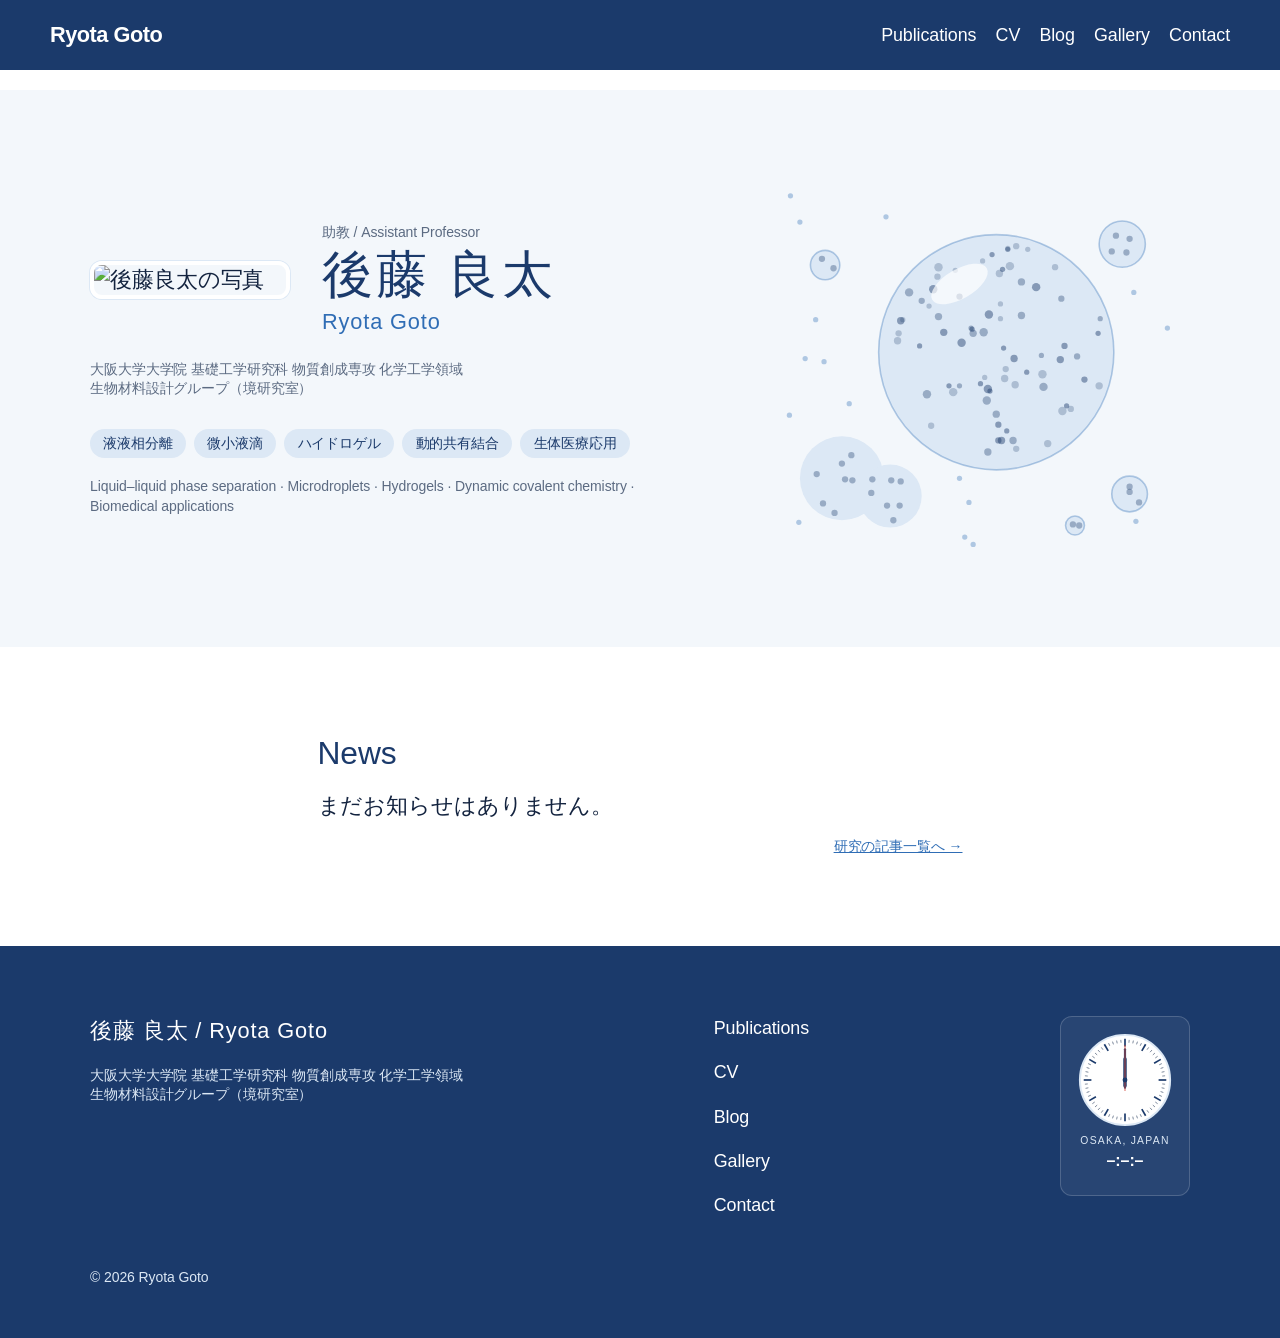
==== commit 9870271f: "Photo, footer clock, gallery and visitor counter (export 2026-09-26) Co-Authored-By: Claude Opus 5.5" ====
--- a/site/index.html
+++ b/site/index.html
@@ -26,6 +26,10 @@
 <style id="wp-block-group-inline-css">
 .wp-block-group{box-sizing:border-box}:where(.wp-block-group.wp-block-group-is-layout-constrained){position:relative}
 /*# sourceURL=https://ryotakashiwagigoto.github.io/wp-includes/blocks/group/style.min.css */
+</style>
+<style id="wp-block-image-inline-css">
+.wp-block-image>a,.wp-block-image>figure>a{display:inline-block}.wp-block-image img{box-sizing:border-box;height:auto;max-width:100%;vertical-align:bottom}@media not (prefers-reduced-motion){.wp-block-image img.hide{visibility:hidden}.wp-block-image img.show{animation:show-content-image .4s}}.wp-block-image[style*=border-radius] img,.wp-block-image[style*=border-radius]>a{border-radius:inherit}.wp-block-image.has-custom-border img{box-sizing:border-box}.wp-block-image.aligncenter{text-align:center}.wp-block-image.alignfull>a,.wp-block-image.alignwide>a{width:100%}.wp-block-image.alignfull img,.wp-block-image.alignwide img{height:auto;width:100%}.wp-block-image .aligncenter,.wp-block-image .alignleft,.wp-block-image .alignright,.wp-block-image.aligncenter,.wp-block-image.alignleft,.wp-block-image.alignright{display:table}.wp-block-image .aligncenter>figcaption,.wp-block-image .alignleft>figcaption,.wp-block-image .alignright>figcaption,.wp-block-image.aligncenter>figcaption,.wp-block-image.alignleft>figcaption,.wp-block-image.alignright>figcaption{caption-side:bottom;display:table-caption}.wp-block-image .alignleft{float:left;margin:.5em 1em .5em 0}.wp-block-image .alignright{float:right;margin:.5em 0 .5em 1em}.wp-block-image .aligncenter{margin-left:auto;margin-right:auto}.wp-block-image :where(figcaption){margin-bottom:1em;margin-top:.5em}.wp-block-image.is-style-circle-mask img{border-radius:9999px}@supports ((-webkit-mask-image:none) or (mask-image:none)) or (-webkit-mask-image:none){.wp-block-image.is-style-circle-mask img{border-radius:0;-webkit-mask-image:url('data:image/svg+xml;utf8,<svg viewBox="0 0 100 100" xmlns="http://www.w3.org/2000/svg"><circle cx="50" cy="50" r="50"/></svg>');mask-image:url('data:image/svg+xml;utf8,<svg viewBox="0 0 100 100" xmlns="http://www.w3.org/2000/svg"><circle cx="50" cy="50" r="50"/></svg>');mask-mode:alpha;-webkit-mask-position:center;mask-position:center;-webkit-mask-repeat:no-repeat;mask-repeat:no-repeat;-webkit-mask-size:contain;mask-size:contain}}:root :where(.wp-block-image.is-style-rounded img,.wp-block-image .is-style-rounded img){border-radius:9999px}.wp-block-image figure{margin:0}.wp-lightbox-container{display:flex;flex-direction:column;position:relative}.wp-lightbox-container img{cursor:zoom-in}.wp-lightbox-container img:hover+button{opacity:1}.wp-lightbox-container button{align-items:center;backdrop-filter:blur(16px) saturate(180%);background-color:rgba(90,90,90,.25);border:none;border-radius:4px;cursor:zoom-in;display:flex;height:20px;justify-content:center;opacity:0;padding:0;position:absolute;right:16px;text-align:center;top:16px;width:20px;z-index:100}@media not (prefers-reduced-motion){.wp-lightbox-container button{transition:opacity .2s ease}}.wp-lightbox-container button:focus-visible{outline:3px auto rgba(90,90,90,.25);outline:3px auto -webkit-focus-ring-color;outline-offset:3px}.wp-lightbox-container button:hover{cursor:pointer;opacity:1}.wp-lightbox-container button:focus{opacity:1}.wp-lightbox-container button:focus,.wp-lightbox-container button:hover,.wp-lightbox-container button:not(:hover):not(:active):not(.has-background){background-color:rgba(90,90,90,.25);border:none}.wp-lightbox-overlay{box-sizing:border-box;cursor:zoom-out;height:100vh;left:0;overflow:hidden;position:fixed;top:0;visibility:hidden;width:100%;z-index:100000}.wp-lightbox-overlay .wp-lightbox-close-button{align-items:center;cursor:pointer;display:flex;font-family:inherit;gap:8px;justify-content:center;line-height:1;min-height:40px;min-width:40px;padding:0 4px;position:absolute;right:calc(env(safe-area-inset-right) + 16px);top:calc(env(safe-area-inset-top) + 16px);z-index:5000000}.wp-lightbox-overlay .wp-lightbox-close-button:focus,.wp-lightbox-overlay .wp-lightbox-close-button:hover,.wp-lightbox-overlay .wp-lightbox-close-button:not(:hover):not(:active):not(.has-background){background:none;border:none}.wp-lightbox-overlay .wp-lightbox-close-button:has(.wp-lightbox-close-text:not([hidden])) .wp-lightbox-close-icon svg{height:1em;width:1em}.wp-lightbox-overlay .wp-lightbox-close-icon svg{display:block}.wp-lightbox-overlay .wp-lightbox-navigation-button-next,.wp-lightbox-overlay .wp-lightbox-navigation-button-prev{align-items:center;bottom:16px;cursor:pointer;display:flex;font-family:inherit;gap:4px;justify-content:center;line-height:1;min-height:40px;min-width:40px;padding:0 8px;position:absolute;z-index:2000002}.wp-lightbox-overlay .wp-lightbox-navigation-button-next[hidden],.wp-lightbox-overlay .wp-lightbox-navigation-button-prev[hidden]{display:none}@media (min-width:960px){.wp-lightbox-overlay .wp-lightbox-navigation-button-next,.wp-lightbox-overlay .wp-lightbox-navigation-button-prev{bottom:50%;transform:translateY(-50%)}}.wp-lightbox-overlay .wp-lightbox-navigation-button-next:focus,.wp-lightbox-overlay .wp-lightbox-navigation-button-next:hover,.wp-lightbox-overlay .wp-lightbox-navigation-button-next:not(:hover):not(:active):not(.has-background),.wp-lightbox-overlay .wp-lightbox-navigation-button-prev:focus,.wp-lightbox-overlay .wp-lightbox-navigation-button-prev:hover,.wp-lightbox-overlay .wp-lightbox-navigation-button-prev:not(:hover):not(:active):not(.has-background){background:none;border:none;padding:0 8px}.wp-lightbox-overlay .wp-lightbox-navigation-button-next:has(.wp-lightbox-navigation-text:not([hidden])) .wp-lightbox-navigation-icon svg,.wp-lightbox-overlay .wp-lightbox-navigation-button-prev:has(.wp-lightbox-navigation-text:not([hidden])) .wp-lightbox-navigation-icon svg{display:block;height:1.5em;width:1.5em}.wp-lightbox-overlay .wp-lightbox-navigation-button-prev{left:calc(env(safe-area-inset-left) + 16px)}.wp-lightbox-overlay .wp-lightbox-navigation-button-next{right:calc(env(safe-area-inset-right) + 16px)}.wp-lightbox-overlay .wp-lightbox-navigation-icon svg{vertical-align:middle}.wp-lightbox-overlay .lightbox-image-container{height:var(--wp--lightbox-container-height);left:50%;overflow:hidden;position:absolute;top:50%;transform:translate(-50%,-50%);transform-origin:top left;width:var(--wp--lightbox-container-width);z-index:2000001}.wp-lightbox-overlay .wp-block-image{align-items:center;box-sizing:border-box;display:flex;height:100%;justify-content:center;margin:0;position:relative;transform-origin:0 0;width:100%;z-index:3000000}.wp-lightbox-overlay .wp-block-image img{height:var(--wp--lightbox-image-height);min-height:var(--wp--lightbox-image-height);min-width:var(--wp--lightbox-image-width);width:var(--wp--lightbox-image-width)}.wp-lightbox-overlay .wp-block-image figcaption{display:none}.wp-lightbox-overlay button{background:none;border:none}.wp-lightbox-overlay .scrim{background-color:#fff;height:100%;opacity:.9;position:absolute;width:100%;z-index:2000000}.wp-lightbox-overlay.active{visibility:visible}@media not (prefers-reduced-motion){.wp-lightbox-overlay.active{animation:turn-on-visibility .25s both}.wp-lightbox-overlay.active img{animation:turn-on-visibility .35s both}.wp-lightbox-overlay.show-closing-animation:not(.active){animation:turn-off-visibility .35s both}.wp-lightbox-overlay.show-closing-animation:not(.active) img{animation:turn-off-visibility .25s both}.wp-lightbox-overlay.zoom.active{animation:none;opacity:1;visibility:visible}.wp-lightbox-overlay.zoom.active .lightbox-image-container{animation:lightbox-zoom-in .4s}.wp-lightbox-overlay.zoom.active .lightbox-image-container img{animation:none}.wp-lightbox-overlay.zoom.active .scrim{animation:turn-on-visibility .4s forwards}.wp-lightbox-overlay.zoom.show-closing-animation:not(.active){animation:none}.wp-lightbox-overlay.zoom.show-closing-animation:not(.active) .lightbox-image-container{animation:lightbox-zoom-out .4s}.wp-lightbox-overlay.zoom.show-closing-animation:not(.active) .lightbox-image-container img{animation:none}.wp-lightbox-overlay.zoom.show-closing-animation:not(.active) .scrim{animation:turn-off-visibility .4s forwards}}@keyframes show-content-image{0%{visibility:hidden}99%{visibility:hidden}to{visibility:visible}}@keyframes turn-on-visibility{0%{opacity:0}to{opacity:1}}@keyframes turn-off-visibility{0%{opacity:1;visibility:visible}99%{opacity:0;visibility:visible}to{opacity:0;visibility:hidden}}@keyframes lightbox-zoom-in{0%{transform:translate(calc((-100vw + var(--wp--lightbox-scrollbar-width))/2 + var(--wp--lightbox-initial-left-position)),calc(-50vh + var(--wp--lightbox-initial-top-position))) scale(var(--wp--lightbox-scale))}to{transform:translate(-50%,-50%) scale(1)}}@keyframes lightbox-zoom-out{0%{transform:translate(-50%,-50%) scale(1);visibility:visible}99%{visibility:visible}to{transform:translate(calc((-100vw + var(--wp--lightbox-scrollbar-width))/2 + var(--wp--lightbox-initial-left-position)),calc(-50vh + var(--wp--lightbox-initial-top-position))) scale(var(--wp--lightbox-scale));visibility:hidden}}
+/*# sourceURL=https://ryotakashiwagigoto.github.io/wp-includes/blocks/image/style.min.css */
 </style>
 <style id="wp-block-paragraph-inline-css">
 .is-small-text{font-size:.875em}.is-regular-text{font-size:1em}.is-large-text{font-size:2.25em}.is-larger-text{font-size:3em}.has-drop-cap:not(:focus):first-letter{float:left;font-size:8.4em;font-style:normal;font-weight:100;line-height:.68;margin:.05em .1em 0 0;text-transform:uppercase}body.rtl .has-drop-cap:not(:focus):first-letter{float:none;margin-left:.1em}p.has-drop-cap.has-background{overflow:hidden}:root :where(p.has-background){padding:1.25em 2.375em}:where(p.has-text-color:not(.has-link-color)) a{color:inherit}p.has-text-align-left[style*="writing-mode:vertical-lr"],p.has-text-align-right[style*="writing-mode:vertical-rl"]{rotate:180deg}
@@ -59,7 +63,7 @@
 /*# sourceURL=/wp-includes/css/dist/block-library/common.min.css */
 </style>
 <style id="global-styles-inline-css">
-:root{--wp--preset--aspect-ratio--square: 1;--wp--preset--aspect-ratio--4-3: 4/3;--wp--preset--aspect-ratio--3-4: 3/4;--wp--preset--aspect-ratio--3-2: 3/2;--wp--preset--aspect-ratio--2-3: 2/3;--wp--preset--aspect-ratio--16-9: 16/9;--wp--preset--aspect-ratio--9-16: 9/16;--wp--preset--color--black: #000000;--wp--preset--color--cyan-bluish-gray: #abb8c3;--wp--preset--color--white: #ffffff;--wp--preset--color--pale-pink: #f78da7;--wp--preset--color--vivid-red: #cf2e2e;--wp--preset--color--luminous-vivid-orange: #ff6900;--wp--preset--color--luminous-vivid-amber: #fcb900;--wp--preset--color--light-green-cyan: #7bdcb5;--wp--preset--color--vivid-green-cyan: #00d084;--wp--preset--color--pale-cyan-blue: #8ed1fc;--wp--preset--color--vivid-cyan-blue: #0693e3;--wp--preset--color--vivid-purple: #9b51e0;--wp--preset--color--base: #FFFFFF;--wp--preset--color--contrast: #13233F;--wp--preset--color--accent-1: #1B3A6B;--wp--preset--color--accent-2: #DCE8F5;--wp--preset--color--accent-3: #2F6DB5;--wp--preset--color--accent-4: #5C6B82;--wp--preset--color--accent-5: #F3F7FB;--wp--preset--color--accent-6: color-mix(in srgb, currentColor 20%, transparent);--wp--preset--gradient--vivid-cyan-blue-to-vivid-purple: linear-gradient(135deg,rgb(6,147,227) 0%,rgb(155,81,224) 100%);--wp--preset--gradient--light-green-cyan-to-vivid-green-cyan: linear-gradient(135deg,rgb(122,220,180) 0%,rgb(0,208,130) 100%);--wp--preset--gradient--luminous-vivid-amber-to-luminous-vivid-orange: linear-gradient(135deg,rgb(252,185,0) 0%,rgb(255,105,0) 100%);--wp--preset--gradient--luminous-vivid-orange-to-vivid-red: linear-gradient(135deg,rgb(255,105,0) 0%,rgb(207,46,46) 100%);--wp--preset--gradient--very-light-gray-to-cyan-bluish-gray: linear-gradient(135deg,rgb(238,238,238) 0%,rgb(169,184,195) 100%);--wp--preset--gradient--cool-to-warm-spectrum: linear-gradient(135deg,rgb(74,234,220) 0%,rgb(151,120,209) 20%,rgb(207,42,186) 40%,rgb(238,44,130) 60%,rgb(251,105,98) 80%,rgb(254,248,76) 100%);--wp--preset--gradient--blush-light-purple: linear-gradient(135deg,rgb(255,206,236) 0%,rgb(152,150,240) 100%);--wp--preset--gradient--blush-bordeaux: linear-gradient(135deg,rgb(254,205,165) 0%,rgb(254,45,45) 50%,rgb(107,0,62) 100%);--wp--preset--gradient--luminous-dusk: linear-gradient(135deg,rgb(255,203,112) 0%,rgb(199,81,192) 50%,rgb(65,88,208) 100%);--wp--preset--gradient--pale-ocean: linear-gradient(135deg,rgb(255,245,203) 0%,rgb(182,227,212) 50%,rgb(51,167,181) 100%);--wp--preset--gradient--electric-grass: linear-gradient(135deg,rgb(202,248,128) 0%,rgb(113,206,126) 100%);--wp--preset--gradient--midnight: linear-gradient(135deg,rgb(2,3,129) 0%,rgb(40,116,252) 100%);--wp--preset--font-size--small: 0.875rem;--wp--preset--font-size--medium: clamp(1rem, 1rem + ((1vw - 0.2rem) * 0.196), 1.125rem);--wp--preset--font-size--large: clamp(1.125rem, 1.125rem + ((1vw - 0.2rem) * 0.392), 1.375rem);--wp--preset--font-size--x-large: clamp(1.75rem, 1.75rem + ((1vw - 0.2rem) * 0.392), 2rem);--wp--preset--font-size--xx-large: clamp(2.15rem, 2.15rem + ((1vw - 0.2rem) * 1.333), 3rem);--wp--preset--font-family--manrope: Manrope, "Hiragino Sans", "Hiragino Kaku Gothic ProN", "Noto Sans JP", Meiryo, sans-serif;--wp--preset--font-family--fira-code: "Fira Code", monospace;--wp--preset--spacing--20: 10px;--wp--preset--spacing--30: 20px;--wp--preset--spacing--40: 30px;--wp--preset--spacing--50: clamp(30px, 5vw, 50px);--wp--preset--spacing--60: clamp(30px, 7vw, 70px);--wp--preset--spacing--70: clamp(50px, 7vw, 90px);--wp--preset--spacing--80: clamp(70px, 10vw, 140px);--wp--preset--shadow--natural: 6px 6px 9px rgba(0, 0, 0, 0.2);--wp--preset--shadow--deep: 12px 12px 50px rgba(0, 0, 0, 0.4);--wp--preset--shadow--sharp: 6px 6px 0px rgba(0, 0, 0, 0.2);--wp--preset--shadow--outlined: 6px 6px 0px -3px rgb(255, 255, 255), 6px 6px rgb(0, 0, 0);--wp--preset--shadow--crisp: 6px 6px 0px rgb(0, 0, 0);}.wp-block-button{--wp--preset--dimension--25: 25%;--wp--preset--dimension--50: 50%;--wp--preset--dimension--75: 75%;--wp--preset--dimension--100: 100%;}:root { --wp--style--global--content-size: 645px;--wp--style--global--wide-size: 1340px; }:where(body) { margin: 0; }.wp-site-blocks { padding-top: var(--wp--style--root--padding-top); padding-bottom: var(--wp--style--root--padding-bottom); }.has-global-padding { padding-right: var(--wp--style--root--padding-right); padding-left: var(--wp--style--root--padding-left); }.has-global-padding > .alignfull { margin-right: calc(var(--wp--style--root--padding-right) * -1); margin-left: calc(var(--wp--style--root--padding-left) * -1); }.has-global-padding :where(:not(.alignfull.is-layout-flow) > .has-global-padding:not(.wp-block-block, .alignfull)) { padding-right: 0; padding-left: 0; }.has-global-padding :where(:not(.alignfull.is-layout-flow) > .has-global-padding:not(.wp-block-block, .alignfull)) > .alignfull { margin-left: 0; margin-right: 0; }.wp-site-blocks > .alignleft { float: left; margin-right: 2em; }.wp-site-blocks > .alignright { float: right; margin-left: 2em; }.wp-site-blocks > .aligncenter { justify-content: center; margin-left: auto; margin-right: auto; }:where(.wp-site-blocks) > * { margin-block-start: 1.2rem; margin-block-end: 0; }:where(.wp-site-blocks) > :first-child { margin-block-start: 0; }:where(.wp-site-blocks) > :last-child { margin-block-end: 0; }:root { --wp--style--block-gap: 1.2rem; }:root :where(.is-layout-flow) > :first-child{margin-block-start: 0;}:root :where(.is-layout-flow) > :last-child{margin-block-end: 0;}:root :where(.is-layout-flow) > *{margin-block-start: 1.2rem;margin-block-end: 0;}:root :where(.is-layout-constrained) > :first-child{margin-block-start: 0;}:root :where(.is-layout-constrained) > :last-child{margin-block-end: 0;}:root :where(.is-layout-constrained) > *{margin-block-start: 1.2rem;margin-block-end: 0;}:root :where(.is-layout-flex){gap: 1.2rem;}:root :where(.is-layout-grid){gap: 1.2rem;}.is-layout-flow > .alignleft{float: left;margin-inline-start: 0;margin-inline-end: 2em;}.is-layout-flow > .alignright{float: right;margin-inline-start: 2em;margin-inline-end: 0;}.is-layout-flow > .aligncenter{margin-left: auto !important;margin-right: auto !important;}.is-layout-constrained > .alignleft{float: left;margin-inline-start: 0;margin-inline-end: 2em;}.is-layout-constrained > .alignright{float: right;margin-inline-start: 2em;margin-inline-end: 0;}.is-layout-constrained > .aligncenter{margin-left: auto !important;margin-right: auto !important;}.is-layout-constrained > :where(:not(.alignleft):not(.alignright):not(.alignfull)){max-width: var(--wp--style--global--content-size);margin-left: auto !important;margin-right: auto !important;}.is-layout-constrained > .alignwide{max-width: var(--wp--style--global--wide-size);}body .is-layout-flex{display: flex;}.is-layout-flex{flex-wrap: wrap;align-items: center;}.is-layout-flex > :is(*, div){margin: 0;}body .is-layout-grid{display: grid;}.is-layout-grid > :is(*, div){margin: 0;}body{background-color: var(--wp--preset--color--base);color: var(--wp--preset--color--contrast);font-family: var(--wp--preset--font-family--manrope);font-size: var(--wp--preset--font-size--large);font-weight: 300;letter-spacing: -0.1px;line-height: 1.4;--wp--style--root--padding-top: 0px;--wp--style--root--padding-right: var(--wp--preset--spacing--50);--wp--style--root--padding-bottom: 0px;--wp--style--root--padding-left: var(--wp--preset--spacing--50);}a:where(:not(.wp-element-button)){color: var(--wp--preset--color--accent-3);}:root :where(a:where(:not(.wp-element-button)):hover){text-decoration: none;}h1, h2, h3, h4, h5, h6{color: var(--wp--preset--color--accent-1);font-weight: 400;letter-spacing: -0.1px;line-height: 1.125;}h1{font-size: var(--wp--preset--font-size--xx-large);}h2{font-size: var(--wp--preset--font-size--x-large);}h3{font-size: var(--wp--preset--font-size--large);}h4{font-size: var(--wp--preset--font-size--medium);}h5{font-size: var(--wp--preset--font-size--small);letter-spacing: 0.5px;}h6{font-size: var(--wp--preset--font-size--small);font-weight: 700;letter-spacing: 1.4px;text-transform: uppercase;}:root :where(.wp-element-button, .wp-block-button__link){background-color: var(--wp--preset--color--accent-1);border-width: 0;color: var(--wp--preset--color--base);font-family: inherit;font-size: var(--wp--preset--font-size--medium);font-style: inherit;font-weight: inherit;letter-spacing: inherit;line-height: inherit;padding-top: 1rem;padding-right: 2.25rem;padding-bottom: 1rem;padding-left: 2.25rem;text-decoration: none;text-transform: inherit;}:root :where(.wp-element-button:hover, .wp-block-button__link:hover){background-color: var(--wp--preset--color--accent-3);border-color: transparent;color: var(--wp--preset--color--base);}:root :where(.wp-element-button:focus, .wp-block-button__link:focus){outline-color: var(--wp--preset--color--accent-4);outline-offset: 2px;}:root :where(.wp-element-caption, .wp-block-audio figcaption, .wp-block-embed figcaption, .wp-block-gallery figcaption, .wp-block-image figcaption, .wp-block-table figcaption, .wp-block-video figcaption){font-size: var(--wp--preset--font-size--small);line-height: 1.4;}.has-black-color{color: var(--wp--preset--color--black) !important;}.has-cyan-bluish-gray-color{color: var(--wp--preset--color--cyan-bluish-gray) !important;}.has-white-color{color: var(--wp--preset--color--white) !important;}.has-pale-pink-color{color: var(--wp--preset--color--pale-pink) !important;}.has-vivid-red-color{color: var(--wp--preset--color--vivid-red) !important;}.has-luminous-vivid-orange-color{color: var(--wp--preset--color--luminous-vivid-orange) !important;}.has-luminous-vivid-amber-color{color: var(--wp--preset--color--luminous-vivid-amber) !important;}.has-light-green-cyan-color{color: var(--wp--preset--color--light-green-cyan) !important;}.has-vivid-green-cyan-color{color: var(--wp--preset--color--vivid-green-cyan) !important;}.has-pale-cyan-blue-color{color: var(--wp--preset--color--pale-cyan-blue) !important;}.has-vivid-cyan-blue-color{color: var(--wp--preset--color--vivid-cyan-blue) !important;}.has-vivid-purple-color{color: var(--wp--preset--color--vivid-purple) !important;}.has-base-color{color: var(--wp--preset--color--base) !important;}.has-contrast-color{color: var(--wp--preset--color--contrast) !important;}.has-accent-1-color{color: var(--wp--preset--color--accent-1) !important;}.has-accent-2-color{color: var(--wp--preset--color--accent-2) !important;}.has-accent-3-color{color: var(--wp--preset--color--accent-3) !important;}.has-accent-4-color{color: var(--wp--preset--color--accent-4) !important;}.has-accent-5-color{color: var(--wp--preset--color--accent-5) !important;}.has-accent-6-color{color: var(--wp--preset--color--accent-6) !important;}.has-black-background-color{background-color: var(--wp--preset--color--black) !important;}.has-cyan-bluish-gray-background-color{background-color: var(--wp--preset--color--cyan-bluish-gray) !important;}.has-white-background-color{background-color: var(--wp--preset--color--white) !important;}.has-pale-pink-background-color{background-color: var(--wp--preset--color--pale-pink) !important;}.has-vivid-red-background-color{background-color: var(--wp--preset--color--vivid-red) !important;}.has-luminous-vivid-orange-background-color{background-color: var(--wp--preset--color--luminous-vivid-orange) !important;}.has-luminous-vivid-amber-background-color{background-color: var(--wp--preset--color--luminous-vivid-amber) !important;}.has-light-green-cyan-background-color{background-color: var(--wp--preset--color--light-green-cyan) !important;}.has-vivid-green-cyan-background-color{background-color: var(--wp--preset--color--vivid-green-cyan) !important;}.has-pale-cyan-blue-background-color{background-color: var(--wp--preset--color--pale-cyan-blue) !important;}.has-vivid-cyan-blue-background-color{background-color: var(--wp--preset--color--vivid-cyan-blue) !important;}.has-vivid-purple-background-color{background-color: var(--wp--preset--color--vivid-purple) !important;}.has-base-background-color{background-color: var(--wp--preset--color--base) !important;}.has-contrast-background-color{background-color: var(--wp--preset--color--contrast) !important;}.has-accent-1-background-color{background-color: var(--wp--preset--color--accent-1) !important;}.has-accent-2-background-color{background-color: var(--wp--preset--color--accent-2) !important;}.has-accent-3-background-color{background-color: var(--wp--preset--color--accent-3) !important;}.has-accent-4-background-color{background-color: var(--wp--preset--color--accent-4) !important;}.has-accent-5-background-color{background-color: var(--wp--preset--color--accent-5) !important;}.has-accent-6-background-color{background-color: var(--wp--preset--color--accent-6) !important;}.has-black-border-color{border-color: var(--wp--preset--color--black) !important;}.has-cyan-bluish-gray-border-color{border-color: var(--wp--preset--color--cyan-bluish-gray) !important;}.has-white-border-color{border-color: var(--wp--preset--color--white) !important;}.has-pale-pink-border-color{border-color: var(--wp--preset--color--pale-pink) !important;}.has-vivid-red-border-color{border-color: var(--wp--preset--color--vivid-red) !important;}.has-luminous-vivid-orange-border-color{border-color: var(--wp--preset--color--luminous-vivid-orange) !important;}.has-luminous-vivid-amber-border-color{border-color: var(--wp--preset--color--luminous-vivid-amber) !important;}.has-light-green-cyan-border-color{border-color: var(--wp--preset--color--light-green-cyan) !important;}.has-vivid-green-cyan-border-color{border-color: var(--wp--preset--color--vivid-green-cyan) !important;}.has-pale-cyan-blue-border-color{border-color: var(--wp--preset--color--pale-cyan-blue) !important;}.has-vivid-cyan-blue-border-color{border-color: var(--wp--preset--color--vivid-cyan-blue) !important;}.has-vivid-purple-border-color{border-color: var(--wp--preset--color--vivid-purple) !important;}.has-base-border-color{border-color: var(--wp--preset--color--base) !important;}.has-contrast-border-color{border-color: var(--wp--preset--color--contrast) !important;}.has-accent-1-border-color{border-color: var(--wp--preset--color--accent-1) !important;}.has-accent-2-border-color{border-color: var(--wp--preset--color--accent-2) !important;}.has-accent-3-border-color{border-color: var(--wp--preset--color--accent-3) !important;}.has-accent-4-border-color{border-color: var(--wp--preset--color--accent-4) !important;}.has-accent-5-border-color{border-color: var(--wp--preset--color--accent-5) !important;}.has-accent-6-border-color{border-color: var(--wp--preset--color--accent-6) !important;}.has-vivid-cyan-blue-to-vivid-purple-gradient-background{background: var(--wp--preset--gradient--vivid-cyan-blue-to-vivid-purple) !important;}.has-light-green-cyan-to-vivid-green-cyan-gradient-background{background: var(--wp--preset--gradient--light-green-cyan-to-vivid-green-cyan) !important;}.has-luminous-vivid-amber-to-luminous-vivid-orange-gradient-background{background: var(--wp--preset--gradient--luminous-vivid-amber-to-luminous-vivid-orange) !important;}.has-luminous-vivid-orange-to-vivid-red-gradient-background{background: var(--wp--preset--gradient--luminous-vivid-orange-to-vivid-red) !important;}.has-very-light-gray-to-cyan-bluish-gray-gradient-background{background: var(--wp--preset--gradient--very-light-gray-to-cyan-bluish-gray) !important;}.has-cool-to-warm-spectrum-gradient-background{background: var(--wp--preset--gradient--cool-to-warm-spectrum) !important;}.has-blush-light-purple-gradient-background{background: var(--wp--preset--gradient--blush-light-purple) !important;}.has-blush-bordeaux-gradient-background{background: var(--wp--preset--gradient--blush-bordeaux) !important;}.has-luminous-dusk-gradient-background{background: var(--wp--preset--gradient--luminous-dusk) !important;}.has-pale-ocean-gradient-background{background: var(--wp--preset--gradient--pale-ocean) !important;}.has-electric-grass-gradient-background{background: var(--wp--preset--gradient--electric-grass) !important;}.has-midnight-gradient-background{background: var(--wp--preset--gradient--midnight) !important;}.has-small-font-size{font-size: var(--wp--preset--font-size--small) !important;}.has-medium-font-size{font-size: var(--wp--preset--font-size--medium) !important;}.has-large-font-size{font-size: var(--wp--preset--font-size--large) !important;}.has-x-large-font-size{font-size: var(--wp--preset--font-size--x-large) !important;}.has-xx-large-font-size{font-size: var(--wp--preset--font-size--xx-large) !important;}.has-manrope-font-family{font-family: var(--wp--preset--font-family--manrope) !important;}.has-fira-code-font-family{font-family: var(--wp--preset--font-family--fira-code) !important;}.front-hero .hero-name{font-size:clamp(2rem,1.4rem + 2.4vw,3.2rem);font-weight:500;letter-spacing:0.06em;margin-bottom:0}.front-hero .hero-name-en{margin-top:0.3em;letter-spacing:0.04em}.keyword-tags{gap:0.5rem;margin-top:var(--wp--preset--spacing--40)}.keyword-tags .keyword-tag{margin:0;padding:0.35em 0.95em;border-radius:999px;background:var(--wp--preset--color--accent-2);color:var(--wp--preset--color--accent-1);font-size:var(--wp--preset--font-size--small)}.hero-droplets{display:block;width:100%;max-width:420px;height:auto;margin-inline:auto}.front-news{padding-left:0;list-style:none}.front-news li{display:flex;gap:1.5rem;align-items:baseline;flex-wrap:wrap;padding:0.9rem 0;border-bottom:1px solid var(--wp--preset--color--accent-2)}.front-news .wp-block-latest-posts__post-date{order:-1;color:var(--wp--preset--color--accent-4);font-size:var(--wp--preset--font-size--small);min-width:7.5em}.rm-achievements .rm-heading{display:flex;align-items:baseline;gap:0.6rem;margin-top:var(--wp--preset--spacing--60);padding-bottom:0.4rem;border-bottom:2px solid var(--wp--preset--color--accent-1)}.rm-count{font-size:var(--wp--preset--font-size--small);color:var(--wp--preset--color--accent-4)}.rm-year{font-size:var(--wp--preset--font-size--medium);color:var(--wp--preset--color--accent-3);margin:1.6rem 0 0.4rem}.rm-list{margin:0;padding-left:1.8em}.rm-list--dated{list-style:none;padding-left:0}.rm-item{padding:0.7rem 0;border-bottom:1px solid var(--wp--preset--color--accent-2);line-height:1.7}.rm-list--dated .rm-item{display:grid;grid-template-columns:10.5em 1fr;gap:1rem}.rm-date{color:var(--wp--preset--color--accent-4);font-size:var(--wp--preset--font-size--small);padding-top:0.15em}.rm-title{font-weight:500;color:var(--wp--preset--color--accent-1)}.rm-sub{font-size:var(--wp--preset--font-size--small);color:var(--wp--preset--color--accent-4)}.rm-doi{font-size:var(--wp--preset--font-size--small);white-space:nowrap}.rm-badges{display:flex;flex-wrap:wrap;gap:0.4rem;margin-top:0.35rem}.rm-badge{font-size:0.75rem;padding:0.1em 0.7em;border-radius:999px;border:1px solid var(--wp--preset--color--accent-2);color:var(--wp--preset--color--accent-4)}.rm-badge--accent{background:var(--wp--preset--color--accent-2);border-color:var(--wp--preset--color--accent-2);color:var(--wp--preset--color--accent-1)}.rm-source{margin-top:var(--wp--preset--spacing--60);font-size:var(--wp--preset--font-size--small);color:var(--wp--preset--color--accent-4)}@media (max-width:600px){.rm-list--dated .rm-item{grid-template-columns:1fr;gap:0.2rem}}.contact-list{margin-top:var(--wp--preset--spacing--50);border-top:2px solid var(--wp--preset--color--accent-1)}.contact-list .contact-row{display:grid;grid-template-columns:8em 1fr;gap:0.3rem 1.5rem;padding:1.1rem 0;border-bottom:1px solid var(--wp--preset--color--accent-2)}.contact-list .contact-row>*{margin:0;grid-column:2}.contact-list .contact-row>.contact-label{grid-column:1;grid-row:1 / span 3;font-size:var(--wp--preset--font-size--small);font-weight:600;letter-spacing:0.08em;color:var(--wp--preset--color--accent-1);padding-top:0.2em}.contact-en{font-size:var(--wp--preset--font-size--small);color:var(--wp--preset--color--accent-4)}.contact-email a{font-size:var(--wp--preset--font-size--large);text-decoration:none}.contact-map{position:relative;width:100%;aspect-ratio:16 / 10;border-radius:8px;overflow:hidden;background:var(--wp--preset--color--accent-5)}.contact-map iframe{position:absolute;inset:0;width:100%;height:100%;border:0}.contact-map-link{margin-top:0.5rem;font-size:var(--wp--preset--font-size--small)}@media (max-width:600px){.contact-list .contact-row{grid-template-columns:1fr}.contact-list .contact-row>*,.contact-list .contact-row>.contact-label{grid-column:1;grid-row:auto}}.rm-body .rm-self{font-weight:700;color:var(--wp--preset--color--accent-1);text-decoration:underline;text-decoration-thickness:2px;text-decoration-color:var(--wp--preset--color--accent-3);text-underline-offset:3px}.blog-list .blog-item{padding:1.4rem 0;border-bottom:1px solid var(--wp--preset--color--accent-2)}.blog-list .blog-item>*{margin-block:0.3rem}.blog-list .wp-block-post-title a{text-decoration:none;color:var(--wp--preset--color--accent-1)}.blog-list .wp-block-post-title a:hover{text-decoration:underline}.blog-list .wp-block-post-excerpt__excerpt{color:var(--wp--preset--color--accent-4)}.news-more{text-align:right;margin-top:1rem}.blog-filter{display:flex;flex-wrap:wrap;gap:0.5rem;margin:var(--wp--preset--spacing--40) 0}.blog-filter a{padding:0.3em 1em;border:1px solid var(--wp--preset--color--accent-2);border-radius:999px;text-decoration:none;color:var(--wp--preset--color--accent-1)}.blog-filter a:hover{background:var(--wp--preset--color--accent-2)}.blog-meta{gap:0.8rem;align-items:center}.blog-cat a{display:inline-block;padding:0.05em 0.8em;border-radius:999px;background:var(--wp--preset--color--accent-2);color:var(--wp--preset--color--accent-1);text-decoration:none;font-size:0.8rem}
+:root{--wp--preset--aspect-ratio--square: 1;--wp--preset--aspect-ratio--4-3: 4/3;--wp--preset--aspect-ratio--3-4: 3/4;--wp--preset--aspect-ratio--3-2: 3/2;--wp--preset--aspect-ratio--2-3: 2/3;--wp--preset--aspect-ratio--16-9: 16/9;--wp--preset--aspect-ratio--9-16: 9/16;--wp--preset--color--black: #000000;--wp--preset--color--cyan-bluish-gray: #abb8c3;--wp--preset--color--white: #ffffff;--wp--preset--color--pale-pink: #f78da7;--wp--preset--color--vivid-red: #cf2e2e;--wp--preset--color--luminous-vivid-orange: #ff6900;--wp--preset--color--luminous-vivid-amber: #fcb900;--wp--preset--color--light-green-cyan: #7bdcb5;--wp--preset--color--vivid-green-cyan: #00d084;--wp--preset--color--pale-cyan-blue: #8ed1fc;--wp--preset--color--vivid-cyan-blue: #0693e3;--wp--preset--color--vivid-purple: #9b51e0;--wp--preset--color--base: #FFFFFF;--wp--preset--color--contrast: #13233F;--wp--preset--color--accent-1: #1B3A6B;--wp--preset--color--accent-2: #DCE8F5;--wp--preset--color--accent-3: #2F6DB5;--wp--preset--color--accent-4: #5C6B82;--wp--preset--color--accent-5: #F3F7FB;--wp--preset--color--accent-6: color-mix(in srgb, currentColor 20%, transparent);--wp--preset--gradient--vivid-cyan-blue-to-vivid-purple: linear-gradient(135deg,rgb(6,147,227) 0%,rgb(155,81,224) 100%);--wp--preset--gradient--light-green-cyan-to-vivid-green-cyan: linear-gradient(135deg,rgb(122,220,180) 0%,rgb(0,208,130) 100%);--wp--preset--gradient--luminous-vivid-amber-to-luminous-vivid-orange: linear-gradient(135deg,rgb(252,185,0) 0%,rgb(255,105,0) 100%);--wp--preset--gradient--luminous-vivid-orange-to-vivid-red: linear-gradient(135deg,rgb(255,105,0) 0%,rgb(207,46,46) 100%);--wp--preset--gradient--very-light-gray-to-cyan-bluish-gray: linear-gradient(135deg,rgb(238,238,238) 0%,rgb(169,184,195) 100%);--wp--preset--gradient--cool-to-warm-spectrum: linear-gradient(135deg,rgb(74,234,220) 0%,rgb(151,120,209) 20%,rgb(207,42,186) 40%,rgb(238,44,130) 60%,rgb(251,105,98) 80%,rgb(254,248,76) 100%);--wp--preset--gradient--blush-light-purple: linear-gradient(135deg,rgb(255,206,236) 0%,rgb(152,150,240) 100%);--wp--preset--gradient--blush-bordeaux: linear-gradient(135deg,rgb(254,205,165) 0%,rgb(254,45,45) 50%,rgb(107,0,62) 100%);--wp--preset--gradient--luminous-dusk: linear-gradient(135deg,rgb(255,203,112) 0%,rgb(199,81,192) 50%,rgb(65,88,208) 100%);--wp--preset--gradient--pale-ocean: linear-gradient(135deg,rgb(255,245,203) 0%,rgb(182,227,212) 50%,rgb(51,167,181) 100%);--wp--preset--gradient--electric-grass: linear-gradient(135deg,rgb(202,248,128) 0%,rgb(113,206,126) 100%);--wp--preset--gradient--midnight: linear-gradient(135deg,rgb(2,3,129) 0%,rgb(40,116,252) 100%);--wp--preset--font-size--small: 0.875rem;--wp--preset--font-size--medium: clamp(1rem, 1rem + ((1vw - 0.2rem) * 0.196), 1.125rem);--wp--preset--font-size--large: clamp(1.125rem, 1.125rem + ((1vw - 0.2rem) * 0.392), 1.375rem);--wp--preset--font-size--x-large: clamp(1.75rem, 1.75rem + ((1vw - 0.2rem) * 0.392), 2rem);--wp--preset--font-size--xx-large: clamp(2.15rem, 2.15rem + ((1vw - 0.2rem) * 1.333), 3rem);--wp--preset--font-family--manrope: Manrope, "Hiragino Sans", "Hiragino Kaku Gothic ProN", "Noto Sans JP", Meiryo, sans-serif;--wp--preset--font-family--fira-code: "Fira Code", monospace;--wp--preset--spacing--20: 10px;--wp--preset--spacing--30: 20px;--wp--preset--spacing--40: 30px;--wp--preset--spacing--50: clamp(30px, 5vw, 50px);--wp--preset--spacing--60: clamp(30px, 7vw, 70px);--wp--preset--spacing--70: clamp(50px, 7vw, 90px);--wp--preset--spacing--80: clamp(70px, 10vw, 140px);--wp--preset--shadow--natural: 6px 6px 9px rgba(0, 0, 0, 0.2);--wp--preset--shadow--deep: 12px 12px 50px rgba(0, 0, 0, 0.4);--wp--preset--shadow--sharp: 6px 6px 0px rgba(0, 0, 0, 0.2);--wp--preset--shadow--outlined: 6px 6px 0px -3px rgb(255, 255, 255), 6px 6px rgb(0, 0, 0);--wp--preset--shadow--crisp: 6px 6px 0px rgb(0, 0, 0);}.wp-block-button{--wp--preset--dimension--25: 25%;--wp--preset--dimension--50: 50%;--wp--preset--dimension--75: 75%;--wp--preset--dimension--100: 100%;}:root { --wp--style--global--content-size: 645px;--wp--style--global--wide-size: 1340px; }:where(body) { margin: 0; }.wp-site-blocks { padding-top: var(--wp--style--root--padding-top); padding-bottom: var(--wp--style--root--padding-bottom); }.has-global-padding { padding-right: var(--wp--style--root--padding-right); padding-left: var(--wp--style--root--padding-left); }.has-global-padding > .alignfull { margin-right: calc(var(--wp--style--root--padding-right) * -1); margin-left: calc(var(--wp--style--root--padding-left) * -1); }.has-global-padding :where(:not(.alignfull.is-layout-flow) > .has-global-padding:not(.wp-block-block, .alignfull)) { padding-right: 0; padding-left: 0; }.has-global-padding :where(:not(.alignfull.is-layout-flow) > .has-global-padding:not(.wp-block-block, .alignfull)) > .alignfull { margin-left: 0; margin-right: 0; }.wp-site-blocks > .alignleft { float: left; margin-right: 2em; }.wp-site-blocks > .alignright { float: right; margin-left: 2em; }.wp-site-blocks > .aligncenter { justify-content: center; margin-left: auto; margin-right: auto; }:where(.wp-site-blocks) > * { margin-block-start: 1.2rem; margin-block-end: 0; }:where(.wp-site-blocks) > :first-child { margin-block-start: 0; }:where(.wp-site-blocks) > :last-child { margin-block-end: 0; }:root { --wp--style--block-gap: 1.2rem; }:root :where(.is-layout-flow) > :first-child{margin-block-start: 0;}:root :where(.is-layout-flow) > :last-child{margin-block-end: 0;}:root :where(.is-layout-flow) > *{margin-block-start: 1.2rem;margin-block-end: 0;}:root :where(.is-layout-constrained) > :first-child{margin-block-start: 0;}:root :where(.is-layout-constrained) > :last-child{margin-block-end: 0;}:root :where(.is-layout-constrained) > *{margin-block-start: 1.2rem;margin-block-end: 0;}:root :where(.is-layout-flex){gap: 1.2rem;}:root :where(.is-layout-grid){gap: 1.2rem;}.is-layout-flow > .alignleft{float: left;margin-inline-start: 0;margin-inline-end: 2em;}.is-layout-flow > .alignright{float: right;margin-inline-start: 2em;margin-inline-end: 0;}.is-layout-flow > .aligncenter{margin-left: auto !important;margin-right: auto !important;}.is-layout-constrained > .alignleft{float: left;margin-inline-start: 0;margin-inline-end: 2em;}.is-layout-constrained > .alignright{float: right;margin-inline-start: 2em;margin-inline-end: 0;}.is-layout-constrained > .aligncenter{margin-left: auto !important;margin-right: auto !important;}.is-layout-constrained > :where(:not(.alignleft):not(.alignright):not(.alignfull)){max-width: var(--wp--style--global--content-size);margin-left: auto !important;margin-right: auto !important;}.is-layout-constrained > .alignwide{max-width: var(--wp--style--global--wide-size);}body .is-layout-flex{display: flex;}.is-layout-flex{flex-wrap: wrap;align-items: center;}.is-layout-flex > :is(*, div){margin: 0;}body .is-layout-grid{display: grid;}.is-layout-grid > :is(*, div){margin: 0;}body{background-color: var(--wp--preset--color--base);color: var(--wp--preset--color--contrast);font-family: var(--wp--preset--font-family--manrope);font-size: var(--wp--preset--font-size--large);font-weight: 300;letter-spacing: -0.1px;line-height: 1.4;--wp--style--root--padding-top: 0px;--wp--style--root--padding-right: var(--wp--preset--spacing--50);--wp--style--root--padding-bottom: 0px;--wp--style--root--padding-left: var(--wp--preset--spacing--50);}a:where(:not(.wp-element-button)){color: var(--wp--preset--color--accent-3);}:root :where(a:where(:not(.wp-element-button)):hover){text-decoration: none;}h1, h2, h3, h4, h5, h6{color: var(--wp--preset--color--accent-1);font-weight: 400;letter-spacing: -0.1px;line-height: 1.125;}h1{font-size: var(--wp--preset--font-size--xx-large);}h2{font-size: var(--wp--preset--font-size--x-large);}h3{font-size: var(--wp--preset--font-size--large);}h4{font-size: var(--wp--preset--font-size--medium);}h5{font-size: var(--wp--preset--font-size--small);letter-spacing: 0.5px;}h6{font-size: var(--wp--preset--font-size--small);font-weight: 700;letter-spacing: 1.4px;text-transform: uppercase;}:root :where(.wp-element-button, .wp-block-button__link){background-color: var(--wp--preset--color--accent-1);border-width: 0;color: var(--wp--preset--color--base);font-family: inherit;font-size: var(--wp--preset--font-size--medium);font-style: inherit;font-weight: inherit;letter-spacing: inherit;line-height: inherit;padding-top: 1rem;padding-right: 2.25rem;padding-bottom: 1rem;padding-left: 2.25rem;text-decoration: none;text-transform: inherit;}:root :where(.wp-element-button:hover, .wp-block-button__link:hover){background-color: var(--wp--preset--color--accent-3);border-color: transparent;color: var(--wp--preset--color--base);}:root :where(.wp-element-button:focus, .wp-block-button__link:focus){outline-color: var(--wp--preset--color--accent-4);outline-offset: 2px;}:root :where(.wp-element-caption, .wp-block-audio figcaption, .wp-block-embed figcaption, .wp-block-gallery figcaption, .wp-block-image figcaption, .wp-block-table figcaption, .wp-block-video figcaption){font-size: var(--wp--preset--font-size--small);line-height: 1.4;}.has-black-color{color: var(--wp--preset--color--black) !important;}.has-cyan-bluish-gray-color{color: var(--wp--preset--color--cyan-bluish-gray) !important;}.has-white-color{color: var(--wp--preset--color--white) !important;}.has-pale-pink-color{color: var(--wp--preset--color--pale-pink) !important;}.has-vivid-red-color{color: var(--wp--preset--color--vivid-red) !important;}.has-luminous-vivid-orange-color{color: var(--wp--preset--color--luminous-vivid-orange) !important;}.has-luminous-vivid-amber-color{color: var(--wp--preset--color--luminous-vivid-amber) !important;}.has-light-green-cyan-color{color: var(--wp--preset--color--light-green-cyan) !important;}.has-vivid-green-cyan-color{color: var(--wp--preset--color--vivid-green-cyan) !important;}.has-pale-cyan-blue-color{color: var(--wp--preset--color--pale-cyan-blue) !important;}.has-vivid-cyan-blue-color{color: var(--wp--preset--color--vivid-cyan-blue) !important;}.has-vivid-purple-color{color: var(--wp--preset--color--vivid-purple) !important;}.has-base-color{color: var(--wp--preset--color--base) !important;}.has-contrast-color{color: var(--wp--preset--color--contrast) !important;}.has-accent-1-color{color: var(--wp--preset--color--accent-1) !important;}.has-accent-2-color{color: var(--wp--preset--color--accent-2) !important;}.has-accent-3-color{color: var(--wp--preset--color--accent-3) !important;}.has-accent-4-color{color: var(--wp--preset--color--accent-4) !important;}.has-accent-5-color{color: var(--wp--preset--color--accent-5) !important;}.has-accent-6-color{color: var(--wp--preset--color--accent-6) !important;}.has-black-background-color{background-color: var(--wp--preset--color--black) !important;}.has-cyan-bluish-gray-background-color{background-color: var(--wp--preset--color--cyan-bluish-gray) !important;}.has-white-background-color{background-color: var(--wp--preset--color--white) !important;}.has-pale-pink-background-color{background-color: var(--wp--preset--color--pale-pink) !important;}.has-vivid-red-background-color{background-color: var(--wp--preset--color--vivid-red) !important;}.has-luminous-vivid-orange-background-color{background-color: var(--wp--preset--color--luminous-vivid-orange) !important;}.has-luminous-vivid-amber-background-color{background-color: var(--wp--preset--color--luminous-vivid-amber) !important;}.has-light-green-cyan-background-color{background-color: var(--wp--preset--color--light-green-cyan) !important;}.has-vivid-green-cyan-background-color{background-color: var(--wp--preset--color--vivid-green-cyan) !important;}.has-pale-cyan-blue-background-color{background-color: var(--wp--preset--color--pale-cyan-blue) !important;}.has-vivid-cyan-blue-background-color{background-color: var(--wp--preset--color--vivid-cyan-blue) !important;}.has-vivid-purple-background-color{background-color: var(--wp--preset--color--vivid-purple) !important;}.has-base-background-color{background-color: var(--wp--preset--color--base) !important;}.has-contrast-background-color{background-color: var(--wp--preset--color--contrast) !important;}.has-accent-1-background-color{background-color: var(--wp--preset--color--accent-1) !important;}.has-accent-2-background-color{background-color: var(--wp--preset--color--accent-2) !important;}.has-accent-3-background-color{background-color: var(--wp--preset--color--accent-3) !important;}.has-accent-4-background-color{background-color: var(--wp--preset--color--accent-4) !important;}.has-accent-5-background-color{background-color: var(--wp--preset--color--accent-5) !important;}.has-accent-6-background-color{background-color: var(--wp--preset--color--accent-6) !important;}.has-black-border-color{border-color: var(--wp--preset--color--black) !important;}.has-cyan-bluish-gray-border-color{border-color: var(--wp--preset--color--cyan-bluish-gray) !important;}.has-white-border-color{border-color: var(--wp--preset--color--white) !important;}.has-pale-pink-border-color{border-color: var(--wp--preset--color--pale-pink) !important;}.has-vivid-red-border-color{border-color: var(--wp--preset--color--vivid-red) !important;}.has-luminous-vivid-orange-border-color{border-color: var(--wp--preset--color--luminous-vivid-orange) !important;}.has-luminous-vivid-amber-border-color{border-color: var(--wp--preset--color--luminous-vivid-amber) !important;}.has-light-green-cyan-border-color{border-color: var(--wp--preset--color--light-green-cyan) !important;}.has-vivid-green-cyan-border-color{border-color: var(--wp--preset--color--vivid-green-cyan) !important;}.has-pale-cyan-blue-border-color{border-color: var(--wp--preset--color--pale-cyan-blue) !important;}.has-vivid-cyan-blue-border-color{border-color: var(--wp--preset--color--vivid-cyan-blue) !important;}.has-vivid-purple-border-color{border-color: var(--wp--preset--color--vivid-purple) !important;}.has-base-border-color{border-color: var(--wp--preset--color--base) !important;}.has-contrast-border-color{border-color: var(--wp--preset--color--contrast) !important;}.has-accent-1-border-color{border-color: var(--wp--preset--color--accent-1) !important;}.has-accent-2-border-color{border-color: var(--wp--preset--color--accent-2) !important;}.has-accent-3-border-color{border-color: var(--wp--preset--color--accent-3) !important;}.has-accent-4-border-color{border-color: var(--wp--preset--color--accent-4) !important;}.has-accent-5-border-color{border-color: var(--wp--preset--color--accent-5) !important;}.has-accent-6-border-color{border-color: var(--wp--preset--color--accent-6) !important;}.has-vivid-cyan-blue-to-vivid-purple-gradient-background{background: var(--wp--preset--gradient--vivid-cyan-blue-to-vivid-purple) !important;}.has-light-green-cyan-to-vivid-green-cyan-gradient-background{background: var(--wp--preset--gradient--light-green-cyan-to-vivid-green-cyan) !important;}.has-luminous-vivid-amber-to-luminous-vivid-orange-gradient-background{background: var(--wp--preset--gradient--luminous-vivid-amber-to-luminous-vivid-orange) !important;}.has-luminous-vivid-orange-to-vivid-red-gradient-background{background: var(--wp--preset--gradient--luminous-vivid-orange-to-vivid-red) !important;}.has-very-light-gray-to-cyan-bluish-gray-gradient-background{background: var(--wp--preset--gradient--very-light-gray-to-cyan-bluish-gray) !important;}.has-cool-to-warm-spectrum-gradient-background{background: var(--wp--preset--gradient--cool-to-warm-spectrum) !important;}.has-blush-light-purple-gradient-background{background: var(--wp--preset--gradient--blush-light-purple) !important;}.has-blush-bordeaux-gradient-background{background: var(--wp--preset--gradient--blush-bordeaux) !important;}.has-luminous-dusk-gradient-background{background: var(--wp--preset--gradient--luminous-dusk) !important;}.has-pale-ocean-gradient-background{background: var(--wp--preset--gradient--pale-ocean) !important;}.has-electric-grass-gradient-background{background: var(--wp--preset--gradient--electric-grass) !important;}.has-midnight-gradient-background{background: var(--wp--preset--gradient--midnight) !important;}.has-small-font-size{font-size: var(--wp--preset--font-size--small) !important;}.has-medium-font-size{font-size: var(--wp--preset--font-size--medium) !important;}.has-large-font-size{font-size: var(--wp--preset--font-size--large) !important;}.has-x-large-font-size{font-size: var(--wp--preset--font-size--x-large) !important;}.has-xx-large-font-size{font-size: var(--wp--preset--font-size--xx-large) !important;}.has-manrope-font-family{font-family: var(--wp--preset--font-family--manrope) !important;}.has-fira-code-font-family{font-family: var(--wp--preset--font-family--fira-code) !important;}.front-hero .hero-name{font-size:clamp(2rem,1.4rem + 2.4vw,3.2rem);font-weight:500;letter-spacing:0.06em;margin-bottom:0}.front-hero .hero-name-en{margin-top:0.3em;letter-spacing:0.04em}.keyword-tags{gap:0.5rem;margin-top:var(--wp--preset--spacing--40)}.keyword-tags .keyword-tag{margin:0;padding:0.35em 0.95em;border-radius:999px;background:var(--wp--preset--color--accent-2);color:var(--wp--preset--color--accent-1);font-size:var(--wp--preset--font-size--small)}.hero-droplets{display:block;width:100%;max-width:420px;height:auto;margin-inline:auto}.front-news{padding-left:0;list-style:none}.front-news li{display:flex;gap:1.5rem;align-items:baseline;flex-wrap:wrap;padding:0.9rem 0;border-bottom:1px solid var(--wp--preset--color--accent-2)}.front-news .wp-block-latest-posts__post-date{order:-1;color:var(--wp--preset--color--accent-4);font-size:var(--wp--preset--font-size--small);min-width:7.5em}.rm-achievements .rm-heading{display:flex;align-items:baseline;gap:0.6rem;margin-top:var(--wp--preset--spacing--60);padding-bottom:0.4rem;border-bottom:2px solid var(--wp--preset--color--accent-1)}.rm-count{font-size:var(--wp--preset--font-size--small);color:var(--wp--preset--color--accent-4)}.rm-year{font-size:var(--wp--preset--font-size--medium);color:var(--wp--preset--color--accent-3);margin:1.6rem 0 0.4rem}.rm-list{margin:0;padding-left:1.8em}.rm-list--dated{list-style:none;padding-left:0}.rm-item{padding:0.7rem 0;border-bottom:1px solid var(--wp--preset--color--accent-2);line-height:1.7}.rm-list--dated .rm-item{display:grid;grid-template-columns:10.5em 1fr;gap:1rem}.rm-date{color:var(--wp--preset--color--accent-4);font-size:var(--wp--preset--font-size--small);padding-top:0.15em}.rm-title{font-weight:500;color:var(--wp--preset--color--accent-1)}.rm-sub{font-size:var(--wp--preset--font-size--small);color:var(--wp--preset--color--accent-4)}.rm-doi{font-size:var(--wp--preset--font-size--small);white-space:nowrap}.rm-badges{display:flex;flex-wrap:wrap;gap:0.4rem;margin-top:0.35rem}.rm-badge{font-size:0.75rem;padding:0.1em 0.7em;border-radius:999px;border:1px solid var(--wp--preset--color--accent-2);color:var(--wp--preset--color--accent-4)}.rm-badge--accent{background:var(--wp--preset--color--accent-2);border-color:var(--wp--preset--color--accent-2);color:var(--wp--preset--color--accent-1)}.rm-source{margin-top:var(--wp--preset--spacing--60);font-size:var(--wp--preset--font-size--small);color:var(--wp--preset--color--accent-4)}@media (max-width:600px){.rm-list--dated .rm-item{grid-template-columns:1fr;gap:0.2rem}}.contact-list{margin-top:var(--wp--preset--spacing--50);border-top:2px solid var(--wp--preset--color--accent-1)}.contact-list .contact-row{display:grid;grid-template-columns:8em 1fr;gap:0.3rem 1.5rem;padding:1.1rem 0;border-bottom:1px solid var(--wp--preset--color--accent-2)}.contact-list .contact-row>*{margin:0;grid-column:2}.contact-list .contact-row>.contact-label{grid-column:1;grid-row:1 / span 3;font-size:var(--wp--preset--font-size--small);font-weight:600;letter-spacing:0.08em;color:var(--wp--preset--color--accent-1);padding-top:0.2em}.contact-en{font-size:var(--wp--preset--font-size--small);color:var(--wp--preset--color--accent-4)}.contact-email a{font-size:var(--wp--preset--font-size--large);text-decoration:none}.contact-map{position:relative;width:100%;aspect-ratio:16 / 10;border-radius:8px;overflow:hidden;background:var(--wp--preset--color--accent-5)}.contact-map iframe{position:absolute;inset:0;width:100%;height:100%;border:0}.contact-map-link{margin-top:0.5rem;font-size:var(--wp--preset--font-size--small)}@media (max-width:600px){.contact-list .contact-row{grid-template-columns:1fr}.contact-list .contact-row>*,.contact-list .contact-row>.contact-label{grid-column:1;grid-row:auto}}.rm-body .rm-self{font-weight:700;color:var(--wp--preset--color--accent-1);text-decoration:underline;text-decoration-thickness:2px;text-decoration-color:var(--wp--preset--color--accent-3);text-underline-offset:3px}.blog-list .blog-item{padding:1.4rem 0;border-bottom:1px solid var(--wp--preset--color--accent-2)}.blog-list .blog-item>*{margin-block:0.3rem}.blog-list .wp-block-post-title a{text-decoration:none;color:var(--wp--preset--color--accent-1)}.blog-list .wp-block-post-title a:hover{text-decoration:underline}.blog-list .wp-block-post-excerpt__excerpt{color:var(--wp--preset--color--accent-4)}.news-more{text-align:right;margin-top:1rem}.blog-filter{display:flex;flex-wrap:wrap;gap:0.5rem;margin:var(--wp--preset--spacing--40) 0}.blog-filter a{padding:0.3em 1em;border:1px solid var(--wp--preset--color--accent-2);border-radius:999px;text-decoration:none;color:var(--wp--preset--color--accent-1)}.blog-filter a:hover{background:var(--wp--preset--color--accent-2)}.blog-meta{gap:0.8rem;align-items:center}.blog-cat a{display:inline-block;padding:0.05em 0.8em;border-radius:999px;background:var(--wp--preset--color--accent-2);color:var(--wp--preset--color--accent-1);text-decoration:none;font-size:0.8rem}.front-hero .hero-id{gap:1.5rem 2rem}.front-hero .hero-photo{margin:0;flex:0 0 auto}.front-hero .hero-photo img{width:200px;height:auto;border-radius:12px;border:4px solid #fff;box-shadow:0 0 0 1px var(--wp--preset--color--accent-2)}.front-hero .hero-id-text>*{margin-block:0.2rem}.goto-clock{background:var(--wp--preset--color--accent-5);border:1px solid var(--wp--preset--color--accent-2);border-radius:12px;padding:1.5rem 1.25rem;text-align:center;max-width:340px;margin-inline:auto}.goto-clock__face{width:170px;height:170px;display:block;margin:0 auto}.goto-clock .rim{fill:#fff;stroke:var(--wp--preset--color--accent-1);stroke-width:5}.goto-clock .tick{stroke:var(--wp--preset--color--accent-4);stroke-width:1.5}.goto-clock .tick--major{stroke:var(--wp--preset--color--accent-1);stroke-width:3.5}.goto-clock .hand{stroke-linecap:round}.goto-clock .hand--h{stroke:var(--wp--preset--color--accent-1);stroke-width:7}.goto-clock .hand--m{stroke:var(--wp--preset--color--accent-1);stroke-width:4.5}.goto-clock .hand--s{stroke:#D2463C;stroke-width:1.8}.goto-clock .pin{fill:var(--wp--preset--color--accent-1)}.goto-clock__place{margin:0.8rem 0 0;font-size:0.75rem;letter-spacing:0.12em;text-transform:uppercase;color:var(--wp--preset--color--accent-4)}.goto-clock__time{margin:0.1rem 0 0.8rem;font-size:1.35rem;font-weight:600;font-variant-numeric:tabular-nums;color:var(--wp--preset--color--accent-1)}.goto-cal__title{margin:0 0 0.4rem;font-weight:600;letter-spacing:0.06em;color:var(--wp--preset--color--accent-1)}.goto-cal__grid{width:100%;table-layout:fixed;border-collapse:collapse;font-variant-numeric:tabular-nums;font-size:0.9rem}.goto-cal__grid th{font-size:0.75rem;font-weight:600;color:var(--wp--preset--color--accent-4);padding:0.3rem 0}.goto-cal__grid td{padding:0.3rem 0;color:var(--wp--preset--color--contrast)}.goto-cal__grid .sun{color:#C0392B}.goto-cal__grid .sat{color:var(--wp--preset--color--accent-3)}.goto-cal__grid td.today{background:var(--wp--preset--color--accent-1);color:#fff;border-radius:6px;font-weight:700}.goto-clock--footer{background:rgba(255,255,255,0.06);border-color:rgba(255,255,255,0.18);padding:0.9rem 1rem;max-width:230px;margin:0}.goto-clock--footer .goto-clock__face{width:96px;height:96px}.goto-clock--footer .rim{stroke:var(--wp--preset--color--accent-2);stroke-width:4}.goto-clock--footer .goto-clock__place{margin-top:0.4rem;font-size:0.65rem;color:var(--wp--preset--color--accent-2)}.goto-clock--footer .goto-clock__time{font-size:1rem;margin-bottom:0.5rem;color:#fff}.goto-clock--footer .goto-cal__title{font-size:0.75rem;color:#fff}.goto-clock--footer .goto-cal__grid{font-size:0.7rem}.goto-clock--footer .goto-cal__grid th{font-size:0.6rem;color:var(--wp--preset--color--accent-2);padding:0.15rem 0}.goto-clock--footer .goto-cal__grid td{padding:0.15rem 0;color:#fff}.goto-clock--footer .goto-cal__grid .sun{color:#F2A7A0}.goto-clock--footer .goto-cal__grid .sat{color:#A9C8F0}.goto-clock--footer .goto-cal__grid td.today{background:#fff;color:var(--wp--preset--color--accent-1);border-radius:4px}.gallery-page .wp-block-gallery{gap:0.75rem}.gallery-page .wp-block-gallery .wp-block-image img{border-radius:8px}.gallery-page .wp-block-gallery figcaption{font-size:0.8rem}.gallery-page h2{margin-top:var(--wp--preset--spacing--60)}.visitor-count{margin-top:var(--wp--preset--spacing--50);text-align:right;font-size:0.75rem;letter-spacing:0.08em;color:var(--wp--preset--color--accent-4)}.visitor-count__num{font-variant-numeric:tabular-nums;font-weight:600;color:var(--wp--preset--color--accent-1)}
 :root :where(.wp-block-columns-is-layout-flow) > :first-child{margin-block-start: 0;}:root :where(.wp-block-columns-is-layout-flow) > :last-child{margin-block-end: 0;}:root :where(.wp-block-columns-is-layout-flow) > *{margin-block-start: var(--wp--preset--spacing--50);margin-block-end: 0;}:root :where(.wp-block-columns-is-layout-constrained) > :first-child{margin-block-start: 0;}:root :where(.wp-block-columns-is-layout-constrained) > :last-child{margin-block-end: 0;}:root :where(.wp-block-columns-is-layout-constrained) > *{margin-block-start: var(--wp--preset--spacing--50);margin-block-end: 0;}:root :where(.wp-block-columns-is-layout-flex){gap: var(--wp--preset--spacing--50);}:root :where(.wp-block-columns-is-layout-grid){gap: var(--wp--preset--spacing--50);}
 :root :where(.wp-block-navigation){font-size: var(--wp--preset--font-size--medium);}
 :root :where(.wp-block-navigation a:where(:not(.wp-element-button))){text-decoration: none;}
@@ -70,7 +74,7 @@
 /*# sourceURL=global-styles-inline-css */
 </style>
 <style id="core-block-supports-inline-css">
-.wp-elements-1 a:where(:not(.wp-element-button)){color:var(--wp--preset--color--base);}.wp-container-core-navigation-is-layout-6e943505{justify-content:flex-end;}.wp-container-core-group-is-layout-fbffc046{flex-wrap:nowrap;gap:var(--wp--preset--spacing--10);justify-content:flex-end;}.wp-container-core-group-is-layout-ec1e7a1e{flex-wrap:nowrap;justify-content:space-between;}.wp-container-core-columns-is-layout-794e3cfa{flex-wrap:nowrap;}.wp-container-core-group-is-layout-fd264837 > :where(:not(.alignleft):not(.alignright):not(.alignfull)){max-width:1100px;margin-left:auto !important;margin-right:auto !important;}.wp-container-core-group-is-layout-fd264837 > .alignwide{max-width:1100px;}.wp-container-core-group-is-layout-fd264837 .alignfull{max-width:none;}.wp-container-core-group-is-layout-fd264837 > .alignfull{margin-right:calc(var(--wp--preset--spacing--50) * -1);margin-left:calc(var(--wp--preset--spacing--50) * -1);}.wp-container-core-group-is-layout-aed72060 > .alignfull{margin-right:calc(var(--wp--preset--spacing--50) * -1);margin-left:calc(var(--wp--preset--spacing--50) * -1);}.wp-elements-2 a:where(:not(.wp-element-button)){color:var(--wp--preset--color--base);}.wp-container-core-navigation-is-layout-831b2db5{flex-direction:column;align-items:flex-start;}.wp-container-core-group-is-layout-e00cab3b{gap:var(--wp--preset--spacing--50);justify-content:space-between;align-items:flex-start;}.wp-container-core-group-is-layout-07b66a12 > :where(:not(.alignleft):not(.alignright):not(.alignfull)){max-width:1100px;margin-left:auto !important;margin-right:auto !important;}.wp-container-core-group-is-layout-07b66a12 > .alignwide{max-width:1100px;}.wp-container-core-group-is-layout-07b66a12 .alignfull{max-width:none;}.wp-container-core-group-is-layout-07b66a12 > .alignfull{margin-right:calc(var(--wp--preset--spacing--50) * -1);margin-left:calc(var(--wp--preset--spacing--50) * -1);}
+.wp-elements-1 a:where(:not(.wp-element-button)){color:var(--wp--preset--color--base);}.wp-container-core-navigation-is-layout-6e943505{justify-content:flex-end;}.wp-container-core-group-is-layout-fbffc046{flex-wrap:nowrap;gap:var(--wp--preset--spacing--10);justify-content:flex-end;}.wp-container-core-group-is-layout-ec1e7a1e{flex-wrap:nowrap;justify-content:space-between;}.wp-container-core-group-is-layout-7719a696{align-items:center;}.wp-container-core-columns-is-layout-794e3cfa{flex-wrap:nowrap;}.wp-container-core-group-is-layout-fd264837 > :where(:not(.alignleft):not(.alignright):not(.alignfull)){max-width:1100px;margin-left:auto !important;margin-right:auto !important;}.wp-container-core-group-is-layout-fd264837 > .alignwide{max-width:1100px;}.wp-container-core-group-is-layout-fd264837 .alignfull{max-width:none;}.wp-container-core-group-is-layout-fd264837 > .alignfull{margin-right:calc(var(--wp--preset--spacing--50) * -1);margin-left:calc(var(--wp--preset--spacing--50) * -1);}.wp-container-core-group-is-layout-aed72060 > .alignfull{margin-right:calc(var(--wp--preset--spacing--50) * -1);margin-left:calc(var(--wp--preset--spacing--50) * -1);}.wp-elements-2 a:where(:not(.wp-element-button)){color:var(--wp--preset--color--base);}.wp-container-core-navigation-is-layout-831b2db5{flex-direction:column;align-items:flex-start;}.wp-container-core-group-is-layout-e00cab3b{gap:var(--wp--preset--spacing--50);justify-content:space-between;align-items:flex-start;}.wp-container-core-group-is-layout-07b66a12 > :where(:not(.alignleft):not(.alignright):not(.alignfull)){max-width:1100px;margin-left:auto !important;margin-right:auto !important;}.wp-container-core-group-is-layout-07b66a12 > .alignwide{max-width:1100px;}.wp-container-core-group-is-layout-07b66a12 .alignfull{max-width:none;}.wp-container-core-group-is-layout-07b66a12 > .alignfull{margin-right:calc(var(--wp--preset--spacing--50) * -1);margin-left:calc(var(--wp--preset--spacing--50) * -1);}
 /*# sourceURL=core-block-supports-inline-css */
 </style>
 <style id="wp-block-template-skip-link-inline-css">
@@ -111,7 +115,7 @@
 						<div class="wp-block-navigation__responsive-dialog" data-wp-bind--aria-modal="state.ariaModal" data-wp-bind--aria-label="state.ariaLabel" data-wp-bind--role="state.roleAttribute">
 							<button aria-label="メニューを閉じる" class="wp-block-navigation__responsive-container-close" data-wp-on--click="actions.closeMenuOnClick"><svg xmlns="http://www.w3.org/2000/svg" viewbox="0 0 24 24" width="24" height="24" aria-hidden="true" focusable="false"><path d="m13.06 12 6.47-6.47-1.06-1.06L12 10.94 5.53 4.47 4.47 5.53 10.94 12l-6.47 6.47 1.06 1.06L12 13.06l6.47 6.47 1.06-1.06L13.06 12Z"></path></svg></button>
 							<div class="wp-block-navigation__responsive-container-content" data-wp-watch="callbacks.focusFirstElement" id="modal-1-content">
-								<ul class="wp-block-navigation__container is-responsive items-justified-right wp-block-navigation"><li class="wp-block-navigation-item wp-block-navigation-link"><a class="wp-block-navigation-item__content" href="https://ryotakashiwagigoto.github.io/publications/"><span class="wp-block-navigation-item__label">Publications</span></a></li><li class="wp-block-navigation-item wp-block-navigation-link"><a class="wp-block-navigation-item__content" href="https://ryotakashiwagigoto.github.io/cv/"><span class="wp-block-navigation-item__label">CV</span></a></li><li class="wp-block-navigation-item wp-block-navigation-link"><a class="wp-block-navigation-item__content" href="https://ryotakashiwagigoto.github.io/blog/"><span class="wp-block-navigation-item__label">Blog</span></a></li><li class="wp-block-navigation-item wp-block-navigation-link"><a class="wp-block-navigation-item__content" href="https://ryotakashiwagigoto.github.io/contact/"><span class="wp-block-navigation-item__label">Contact</span></a></li></ul>
+								<ul class="wp-block-navigation__container is-responsive items-justified-right wp-block-navigation"><li class="wp-block-navigation-item wp-block-navigation-link"><a class="wp-block-navigation-item__content" href="https://ryotakashiwagigoto.github.io/publications/"><span class="wp-block-navigation-item__label">Publications</span></a></li><li class="wp-block-navigation-item wp-block-navigation-link"><a class="wp-block-navigation-item__content" href="https://ryotakashiwagigoto.github.io/cv/"><span class="wp-block-navigation-item__label">CV</span></a></li><li class="wp-block-navigation-item wp-block-navigation-link"><a class="wp-block-navigation-item__content" href="https://ryotakashiwagigoto.github.io/blog/"><span class="wp-block-navigation-item__label">Blog</span></a></li><li class="wp-block-navigation-item wp-block-navigation-link"><a class="wp-block-navigation-item__content" href="https://ryotakashiwagigoto.github.io/gallery/"><span class="wp-block-navigation-item__label">Gallery</span></a></li><li class="wp-block-navigation-item wp-block-navigation-link"><a class="wp-block-navigation-item__content" href="https://ryotakashiwagigoto.github.io/contact/"><span class="wp-block-navigation-item__label">Contact</span></a></li></ul>
 								
 							</div>
 						</div>
@@ -141,6 +145,18 @@
 <div class="wp-block-column is-vertically-aligned-center is-layout-flow wp-block-column-is-layout-flow" style="flex-basis:58%">
 
 
+<div class="wp-block-group hero-id is-layout-flex wp-container-core-group-is-layout-7719a696 wp-block-group-is-layout-flex">
+
+<figure data-wp-context="{&quot;imageId&quot;:&quot;6ab7dac92c781&quot;}" data-wp-interactive="core/image" data-wp-key="6ab7dac92c781" class="wp-block-image size-full is-resized hero-photo wp-lightbox-container"><img data-wp-class--hide="state.isContentHidden" data-wp-class--show="state.isContentVisible" data-wp-init="callbacks.setButtonStyles" data-wp-on--click="actions.showLightbox" data-wp-on--load="callbacks.setButtonStyles" data-wp-on--pointerdown="actions.preloadImage" data-wp-on--pointerenter="actions.preloadImageWithDelay" data-wp-on--pointerleave="actions.cancelPreload" data-wp-on-window--resize="callbacks.setButtonStyles" src="https://ryotakashiwagigoto.github.io/wp-content/themes/goto-research/assets/images/ryota-goto.jpg" alt="後藤良太の写真" style="width:200px"><button class="lightbox-trigger" type="button" aria-haspopup="dialog" data-wp-bind--aria-label="state.thisImage.triggerButtonAriaLabel" data-wp-init="callbacks.initTriggerButton" data-wp-on--click="actions.showLightbox" data-wp-style--right="state.thisImage.buttonRight" data-wp-style--top="state.thisImage.buttonTop">
+			<svg xmlns="http://www.w3.org/2000/svg" width="12" height="12" fill="none" viewbox="0 0 12 12">
+				<path fill="#fff" d="M2 0a2 2 0 0 0-2 2v2h1.5V2a.5.5 0 0 1 .5-.5h2V0H2Zm2 10.5H2a.5.5 0 0 1-.5-.5V8H0v2a2 2 0 0 0 2 2h2v-1.5ZM8 12v-1.5h2a.5.5 0 0 0 .5-.5V8H12v2a2 2 0 0 1-2 2H8Zm2-12a2 2 0 0 1 2 2v2h-1.5V2a.5.5 0 0 0-.5-.5H8V0h2Z"></path>
+			</svg>
+		</button></figure>
+
+
+
+<div class="wp-block-group hero-id-text is-layout-flow wp-block-group-is-layout-flow">
+
 <p class="has-accent-4-color has-text-color has-small-font-size wp-block-paragraph">助教 / Assistant Professor</p>
 
 
@@ -151,6 +167,10 @@
 
 <p class="hero-name-en has-accent-3-color has-text-color has-large-font-size wp-block-paragraph">Ryota Goto</p>
 
+</div>
+
+</div>
+
 
 
 <p class="has-accent-4-color has-text-color has-small-font-size wp-block-paragraph">大阪大学大学院 基礎工学研究科 物質創成専攻 化学工学領域<br>生物材料設計グループ（境研究室）</p>
@@ -209,6 +229,10 @@
 
 
 <p class="news-more has-small-font-size wp-block-paragraph"><a href="https://ryotakashiwagigoto.github.io/category/research/">研究の記事一覧へ →</a></p>
+
+
+<p class="visitor-count" hidden>Visitors: <span class="visitor-count__num"></span></p>
+
 
 
 </section>
@@ -232,7 +256,9 @@
 			
 		</div>
 		
-		<nav class="is-vertical wp-block-navigation is-layout-flex wp-container-core-navigation-is-layout-831b2db5 wp-block-navigation-is-layout-flex" aria-label=" 2"><ul class="wp-block-navigation__container is-vertical wp-block-navigation"><li class="wp-block-navigation-item wp-block-navigation-link"><a class="wp-block-navigation-item__content" href="https://ryotakashiwagigoto.github.io/publications/"><span class="wp-block-navigation-item__label">Publications</span></a></li><li class="wp-block-navigation-item wp-block-navigation-link"><a class="wp-block-navigation-item__content" href="https://ryotakashiwagigoto.github.io/cv/"><span class="wp-block-navigation-item__label">CV</span></a></li><li class="wp-block-navigation-item wp-block-navigation-link"><a class="wp-block-navigation-item__content" href="https://ryotakashiwagigoto.github.io/blog/"><span class="wp-block-navigation-item__label">Blog</span></a></li><li class="wp-block-navigation-item wp-block-navigation-link"><a class="wp-block-navigation-item__content" href="https://ryotakashiwagigoto.github.io/contact/"><span class="wp-block-navigation-item__label">Contact</span></a></li></ul></nav>
+		<nav class="is-vertical wp-block-navigation is-layout-flex wp-container-core-navigation-is-layout-831b2db5 wp-block-navigation-is-layout-flex" aria-label=" 2"><ul class="wp-block-navigation__container is-vertical wp-block-navigation"><li class="wp-block-navigation-item wp-block-navigation-link"><a class="wp-block-navigation-item__content" href="https://ryotakashiwagigoto.github.io/publications/"><span class="wp-block-navigation-item__label">Publications</span></a></li><li class="wp-block-navigation-item wp-block-navigation-link"><a class="wp-block-navigation-item__content" href="https://ryotakashiwagigoto.github.io/cv/"><span class="wp-block-navigation-item__label">CV</span></a></li><li class="wp-block-navigation-item wp-block-navigation-link"><a class="wp-block-navigation-item__content" href="https://ryotakashiwagigoto.github.io/blog/"><span class="wp-block-navigation-item__label">Blog</span></a></li><li class="wp-block-navigation-item wp-block-navigation-link"><a class="wp-block-navigation-item__content" href="https://ryotakashiwagigoto.github.io/gallery/"><span class="wp-block-navigation-item__label">Gallery</span></a></li><li class="wp-block-navigation-item wp-block-navigation-link"><a class="wp-block-navigation-item__content" href="https://ryotakashiwagigoto.github.io/contact/"><span class="wp-block-navigation-item__label">Contact</span></a></li></ul></nav>
+		<div class="goto-clock goto-clock--footer" data-tz="Asia/Tokyo" data-offset="UTC+9:00"><svg class="goto-clock__face" viewbox="0 0 200 200" role="img" aria-label="大阪の現在時刻"><circle cx="100" cy="100" r="94" class="rim"></circle><line x1="100" y1="14" x2="100" y2="30" transform="rotate(0 100 100)" class="tick tick--major"></line><line x1="100" y1="16" x2="100" y2="22" transform="rotate(6 100 100)" class="tick"></line><line x1="100" y1="16" x2="100" y2="22" transform="rotate(12 100 100)" class="tick"></line><line x1="100" y1="16" x2="100" y2="22" transform="rotate(18 100 100)" class="tick"></line><line x1="100" y1="16" x2="100" y2="22" transform="rotate(24 100 100)" class="tick"></line><line x1="100" y1="14" x2="100" y2="30" transform="rotate(30 100 100)" class="tick tick--major"></line><line x1="100" y1="16" x2="100" y2="22" transform="rotate(36 100 100)" class="tick"></line><line x1="100" y1="16" x2="100" y2="22" transform="rotate(42 100 100)" class="tick"></line><line x1="100" y1="16" x2="100" y2="22" transform="rotate(48 100 100)" class="tick"></line><line x1="100" y1="16" x2="100" y2="22" transform="rotate(54 100 100)" class="tick"></line><line x1="100" y1="14" x2="100" y2="30" transform="rotate(60 100 100)" class="tick tick--major"></line><line x1="100" y1="16" x2="100" y2="22" transform="rotate(66 100 100)" class="tick"></line><line x1="100" y1="16" x2="100" y2="22" transform="rotate(72 100 100)" class="tick"></line><line x1="100" y1="16" x2="100" y2="22" transform="rotate(78 100 100)" class="tick"></line><line x1="100" y1="16" x2="100" y2="22" transform="rotate(84 100 100)" class="tick"></line><line x1="100" y1="14" x2="100" y2="30" transform="rotate(90 100 100)" class="tick tick--major"></line><line x1="100" y1="16" x2="100" y2="22" transform="rotate(96 100 100)" class="tick"></line><line x1="100" y1="16" x2="100" y2="22" transform="rotate(102 100 100)" class="tick"></line><line x1="100" y1="16" x2="100" y2="22" transform="rotate(108 100 100)" class="tick"></line><line x1="100" y1="16" x2="100" y2="22" transform="rotate(114 100 100)" class="tick"></line><line x1="100" y1="14" x2="100" y2="30" transform="rotate(120 100 100)" class="tick tick--major"></line><line x1="100" y1="16" x2="100" y2="22" transform="rotate(126 100 100)" class="tick"></line><line x1="100" y1="16" x2="100" y2="22" transform="rotate(132 100 100)" class="tick"></line><line x1="100" y1="16" x2="100" y2="22" transform="rotate(138 100 100)" class="tick"></line><line x1="100" y1="16" x2="100" y2="22" transform="rotate(144 100 100)" class="tick"></line><line x1="100" y1="14" x2="100" y2="30" transform="rotate(150 100 100)" class="tick tick--major"></line><line x1="100" y1="16" x2="100" y2="22" transform="rotate(156 100 100)" class="tick"></line><line x1="100" y1="16" x2="100" y2="22" transform="rotate(162 100 100)" class="tick"></line><line x1="100" y1="16" x2="100" y2="22" transform="rotate(168 100 100)" class="tick"></line><line x1="100" y1="16" x2="100" y2="22" transform="rotate(174 100 100)" class="tick"></line><line x1="100" y1="14" x2="100" y2="30" transform="rotate(180 100 100)" class="tick tick--major"></line><line x1="100" y1="16" x2="100" y2="22" transform="rotate(186 100 100)" class="tick"></line><line x1="100" y1="16" x2="100" y2="22" transform="rotate(192 100 100)" class="tick"></line><line x1="100" y1="16" x2="100" y2="22" transform="rotate(198 100 100)" class="tick"></line><line x1="100" y1="16" x2="100" y2="22" transform="rotate(204 100 100)" class="tick"></line><line x1="100" y1="14" x2="100" y2="30" transform="rotate(210 100 100)" class="tick tick--major"></line><line x1="100" y1="16" x2="100" y2="22" transform="rotate(216 100 100)" class="tick"></line><line x1="100" y1="16" x2="100" y2="22" transform="rotate(222 100 100)" class="tick"></line><line x1="100" y1="16" x2="100" y2="22" transform="rotate(228 100 100)" class="tick"></line><line x1="100" y1="16" x2="100" y2="22" transform="rotate(234 100 100)" class="tick"></line><line x1="100" y1="14" x2="100" y2="30" transform="rotate(240 100 100)" class="tick tick--major"></line><line x1="100" y1="16" x2="100" y2="22" transform="rotate(246 100 100)" class="tick"></line><line x1="100" y1="16" x2="100" y2="22" transform="rotate(252 100 100)" class="tick"></line><line x1="100" y1="16" x2="100" y2="22" transform="rotate(258 100 100)" class="tick"></line><line x1="100" y1="16" x2="100" y2="22" transform="rotate(264 100 100)" class="tick"></line><line x1="100" y1="14" x2="100" y2="30" transform="rotate(270 100 100)" class="tick tick--major"></line><line x1="100" y1="16" x2="100" y2="22" transform="rotate(276 100 100)" class="tick"></line><line x1="100" y1="16" x2="100" y2="22" transform="rotate(282 100 100)" class="tick"></line><line x1="100" y1="16" x2="100" y2="22" transform="rotate(288 100 100)" class="tick"></line><line x1="100" y1="16" x2="100" y2="22" transform="rotate(294 100 100)" class="tick"></line><line x1="100" y1="14" x2="100" y2="30" transform="rotate(300 100 100)" class="tick tick--major"></line><line x1="100" y1="16" x2="100" y2="22" transform="rotate(306 100 100)" class="tick"></line><line x1="100" y1="16" x2="100" y2="22" transform="rotate(312 100 100)" class="tick"></line><line x1="100" y1="16" x2="100" y2="22" transform="rotate(318 100 100)" class="tick"></line><line x1="100" y1="16" x2="100" y2="22" transform="rotate(324 100 100)" class="tick"></line><line x1="100" y1="14" x2="100" y2="30" transform="rotate(330 100 100)" class="tick tick--major"></line><line x1="100" y1="16" x2="100" y2="22" transform="rotate(336 100 100)" class="tick"></line><line x1="100" y1="16" x2="100" y2="22" transform="rotate(342 100 100)" class="tick"></line><line x1="100" y1="16" x2="100" y2="22" transform="rotate(348 100 100)" class="tick"></line><line x1="100" y1="16" x2="100" y2="22" transform="rotate(354 100 100)" class="tick"></line><line x1="100" y1="112" x2="100" y2="56" class="hand hand--h"></line><line x1="100" y1="116" x2="100" y2="36" class="hand hand--m"></line><line x1="100" y1="122" x2="100" y2="28" class="hand hand--s"></line><circle cx="100" cy="100" r="5" class="pin"></circle></svg><p class="goto-clock__place">Osaka, Japan</p><p class="goto-clock__time" aria-live="off">–:–:–</p><div class="goto-cal" aria-label="カレンダー"></div></div>
+
 	</div>
 	
 	
@@ -247,6 +273,41 @@
 {"prefetch":[{"source":"document","where":{"and":[{"href_matches":"/*"},{"not":{"href_matches":["/wp-*.php","/wp-admin/*","/wp-content/uploads/*","/wp-content/*","/wp-content/plugins/*","/wp-content/themes/goto-research/*","/*\\?(.+)"]}},{"not":{"selector_matches":"a[rel~=\"nofollow\"]"}},{"not":{"selector_matches":".no-prefetch, .no-prefetch a"}}]},"eagerness":"conservative"}]}
 </script>
 <script data-wp-router-options="{&quot;loadOnClientNavigation&quot;:true}" fetchpriority="low" id="@wordpress/block-library/navigation/view-js-module" src="https://ryotakashiwagigoto.github.io/wp-includes/js/dist/script-modules/block-library/navigation/view.min.js?ver=1bf28ded04f9f188bdcb" type="module"></script>
+<script data-wp-router-options="{&quot;loadOnClientNavigation&quot;:true}" fetchpriority="low" id="@wordpress/block-library/image/view-js-module" src="https://ryotakashiwagigoto.github.io/wp-includes/js/dist/script-modules/block-library/image/view.min.js?ver=25ee935fd6c67371d0f3" type="module"></script>
+<script id="wp-script-module-data-@wordpress/interactivity" type="application/json">
+{"config":{"core/image":{"defaultAriaLabel":"拡大された画像","closeButtonText":"閉じる","prevButtonText":"前へ","nextButtonText":"次へ"}},"state":{"core/image":{"metadata":{"6ab7dac92c781":{"uploadedSrc":"https://ryotakashiwagigoto.github.io/wp-content/themes/goto-research/assets/images/ryota-goto.jpg","lightboxSrcset":false,"figureClassNames":"wp-block-image size-full is-resized hero-photo","figureStyles":null,"imgClassNames":null,"imgStyles":"width:200px","targetWidth":"none","targetHeight":"none","scaleAttr":false,"alt":"後藤良太の写真","galleryId":null,"customAriaLabel":"画像を拡大: 後藤良太の写真","navigationButtonType":"icon","triggerButtonAriaLabel":"拡大する"}}}}}
+</script>
+		<div class="wp-lightbox-overlay zoom" aria-label="画像を拡大" data-wp-interactive="core/image" data-wp-router-region='{ "id": "core/image-overlay", "attachTo": "body" }' data-wp-key="wp-lightbox-overlay" data-wp-context="{}" data-wp-bind--role="state.roleAttribute" data-wp-bind--aria-label="state.ariaLabel" data-wp-bind--aria-modal="state.ariaModal" data-wp-class--active="state.overlayEnabled" data-wp-class--show-closing-animation="state.overlayOpened" data-wp-watch---focus="callbacks.setOverlayFocus" data-wp-watch---inert="callbacks.setInertElements" data-wp-on--keydown="actions.handleKeydown" data-wp-on--touchstart="actions.handleTouchStart" data-wp-on--touchmove="actions.handleTouchMove" data-wp-on--touchend="actions.handleTouchEnd" data-wp-on--click="actions.hideLightbox" data-wp-on-window--resize="callbacks.setOverlayStyles" data-wp-on-window--scroll="actions.handleScroll" data-wp-bind--style="state.overlayStyles" tabindex="-1">
+				<button type="button" style="fill:var(--wp--preset--color--contrast)" class="wp-lightbox-close-button" data-wp-bind--aria-label="state.closeButtonAriaLabel">
+					<span class="wp-lightbox-close-icon" data-wp-bind--hidden="!state.hasNavigationIcon"><svg xmlns="http://www.w3.org/2000/svg" viewbox="0 0 24 24" width="20" height="20" aria-hidden="true" focusable="false"><path d="m13.06 12 6.47-6.47-1.06-1.06L12 10.94 5.53 4.47 4.47 5.53 10.94 12l-6.47 6.47 1.06 1.06L12 13.06l6.47 6.47 1.06-1.06L13.06 12Z"></path></svg></span>
+					<span class="wp-lightbox-close-text" data-wp-bind--hidden="!state.hasNavigationText">閉じる</span>
+				</button>
+				<button type="button" style="fill:var(--wp--preset--color--contrast)" class="wp-lightbox-navigation-button wp-lightbox-navigation-button-prev" data-wp-bind--hidden="!state.hasNavigation" data-wp-on--click="actions.showPreviousImage" data-wp-bind--aria-label="state.prevButtonAriaLabel">
+					<span class="wp-lightbox-navigation-icon" data-wp-bind--hidden="!state.hasNavigationIcon"><svg xmlns="http://www.w3.org/2000/svg" viewbox="0 0 24 24" width="28" height="28" aria-hidden="true" focusable="false"><path d="M14.6 7l-1.2-1L8 12l5.4 6 1.2-1-4.6-5z"></path></svg></span>
+					<span class="wp-lightbox-navigation-text" data-wp-bind--hidden="!state.hasNavigationText">前へ</span>
+				</button>
+				<div class="lightbox-image-container">
+					<figure data-wp-bind--class="state.selectedImage.figureClassNames" data-wp-bind--style="state.figureStyles">
+						<img data-wp-bind--alt="state.selectedImage.alt" data-wp-bind--class="state.selectedImage.imgClassNames" data-wp-bind--style="state.imgStyles" data-wp-bind--src="state.selectedImage.currentSrc">
+					</figure>
+				</div>
+				<div class="lightbox-image-container">
+					<figure data-wp-bind--class="state.selectedImage.figureClassNames" data-wp-bind--style="state.figureStyles">
+						<img data-wp-bind--alt="state.selectedImage.alt" data-wp-bind--class="state.selectedImage.imgClassNames" data-wp-bind--style="state.imgStyles" data-wp-bind--src="state.enlargedSrc" data-wp-bind--srcset="state.enlargedSrcset" sizes="100vw">
+					</figure>
+				</div>
+				<button type="button" style="fill:var(--wp--preset--color--contrast)" class="wp-lightbox-navigation-button wp-lightbox-navigation-button-next" data-wp-bind--hidden="!state.hasNavigation" data-wp-on--click="actions.showNextImage" data-wp-bind--aria-label="state.nextButtonAriaLabel">
+					<span class="wp-lightbox-navigation-text" data-wp-bind--hidden="!state.hasNavigationText">次へ</span>
+					<span class="wp-lightbox-navigation-icon" data-wp-bind--hidden="!state.hasNavigationIcon"><svg xmlns="http://www.w3.org/2000/svg" viewbox="0 0 24 24" width="28" height="28" aria-hidden="true" focusable="false"><path d="M10.6 6L9.4 7l4.6 5-4.6 5 1.2 1 5.4-6z"></path></svg></span>
+				</button>
+				<div data-wp-text="state.ariaLabel" aria-live="polite" aria-atomic="true" class="screen-reader-text"></div>
+				<div class="scrim" style="background-color: var(--wp--preset--color--base)" aria-hidden="true"></div>
+		</div><script data-wp-strategy="defer" defer id="goto-clock-js" src="https://ryotakashiwagigoto.github.io/wp-content/themes/goto-research/assets/js/clock.js?ver=1790430611"></script>
+<script id="goto-visitors-js-extra">
+var gotoVisitors = {"code":"ryotagoto","publicHost":"ryotakashiwagigoto.github.io"};
+//# sourceURL=goto-visitors-js-extra
+</script>
+<script data-wp-strategy="defer" defer id="goto-visitors-js" src="https://ryotakashiwagigoto.github.io/wp-content/themes/goto-research/assets/js/visitors.js?ver=1790432939"></script>
 <script id="wp-emoji-settings" type="application/json">
 {"baseUrl":"https://s.w.org/images/core/emoji/17.0.2/72x72/","ext":".png","svgUrl":"https://s.w.org/images/core/emoji/17.0.2/svg/","svgExt":".svg","source":{"concatemoji":"https://ryotakashiwagigoto.github.io/wp-includes/js/wp-emoji-release.min.js?ver=7.1.2"}}
 </script>
